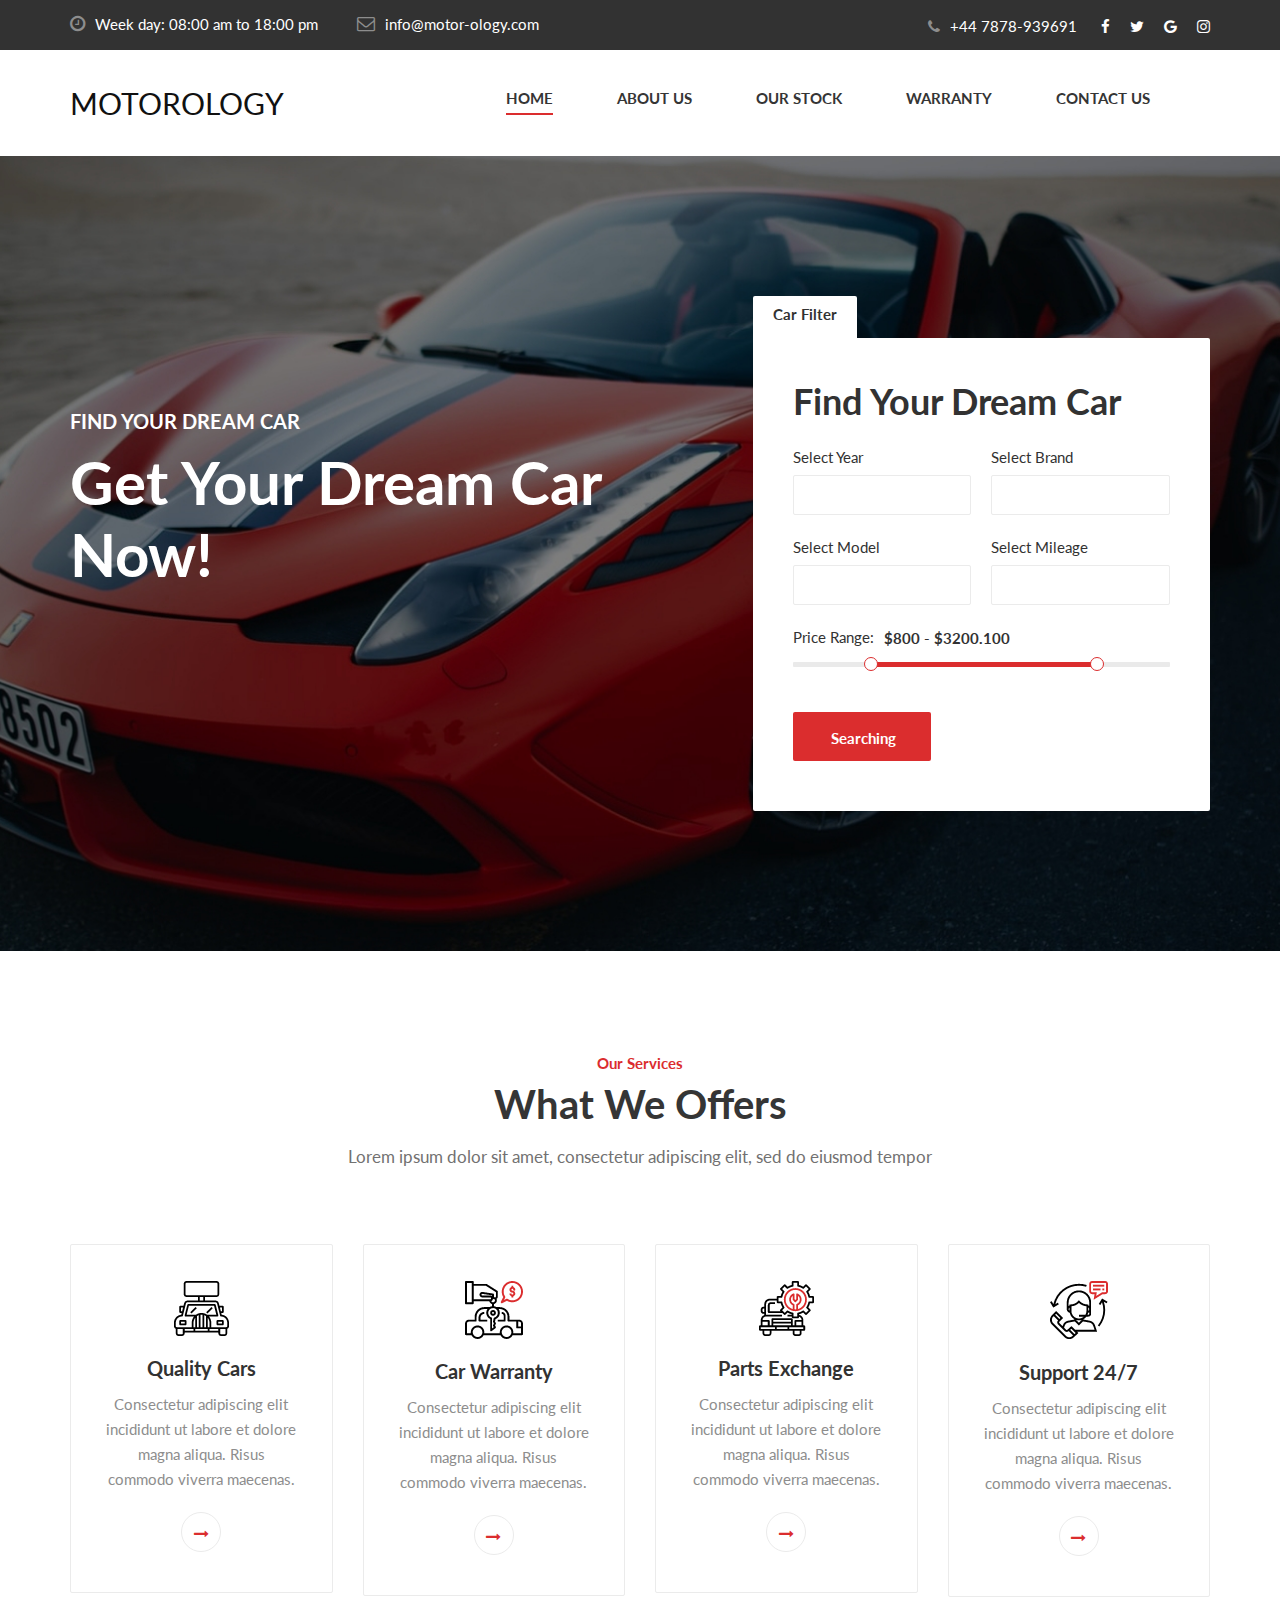
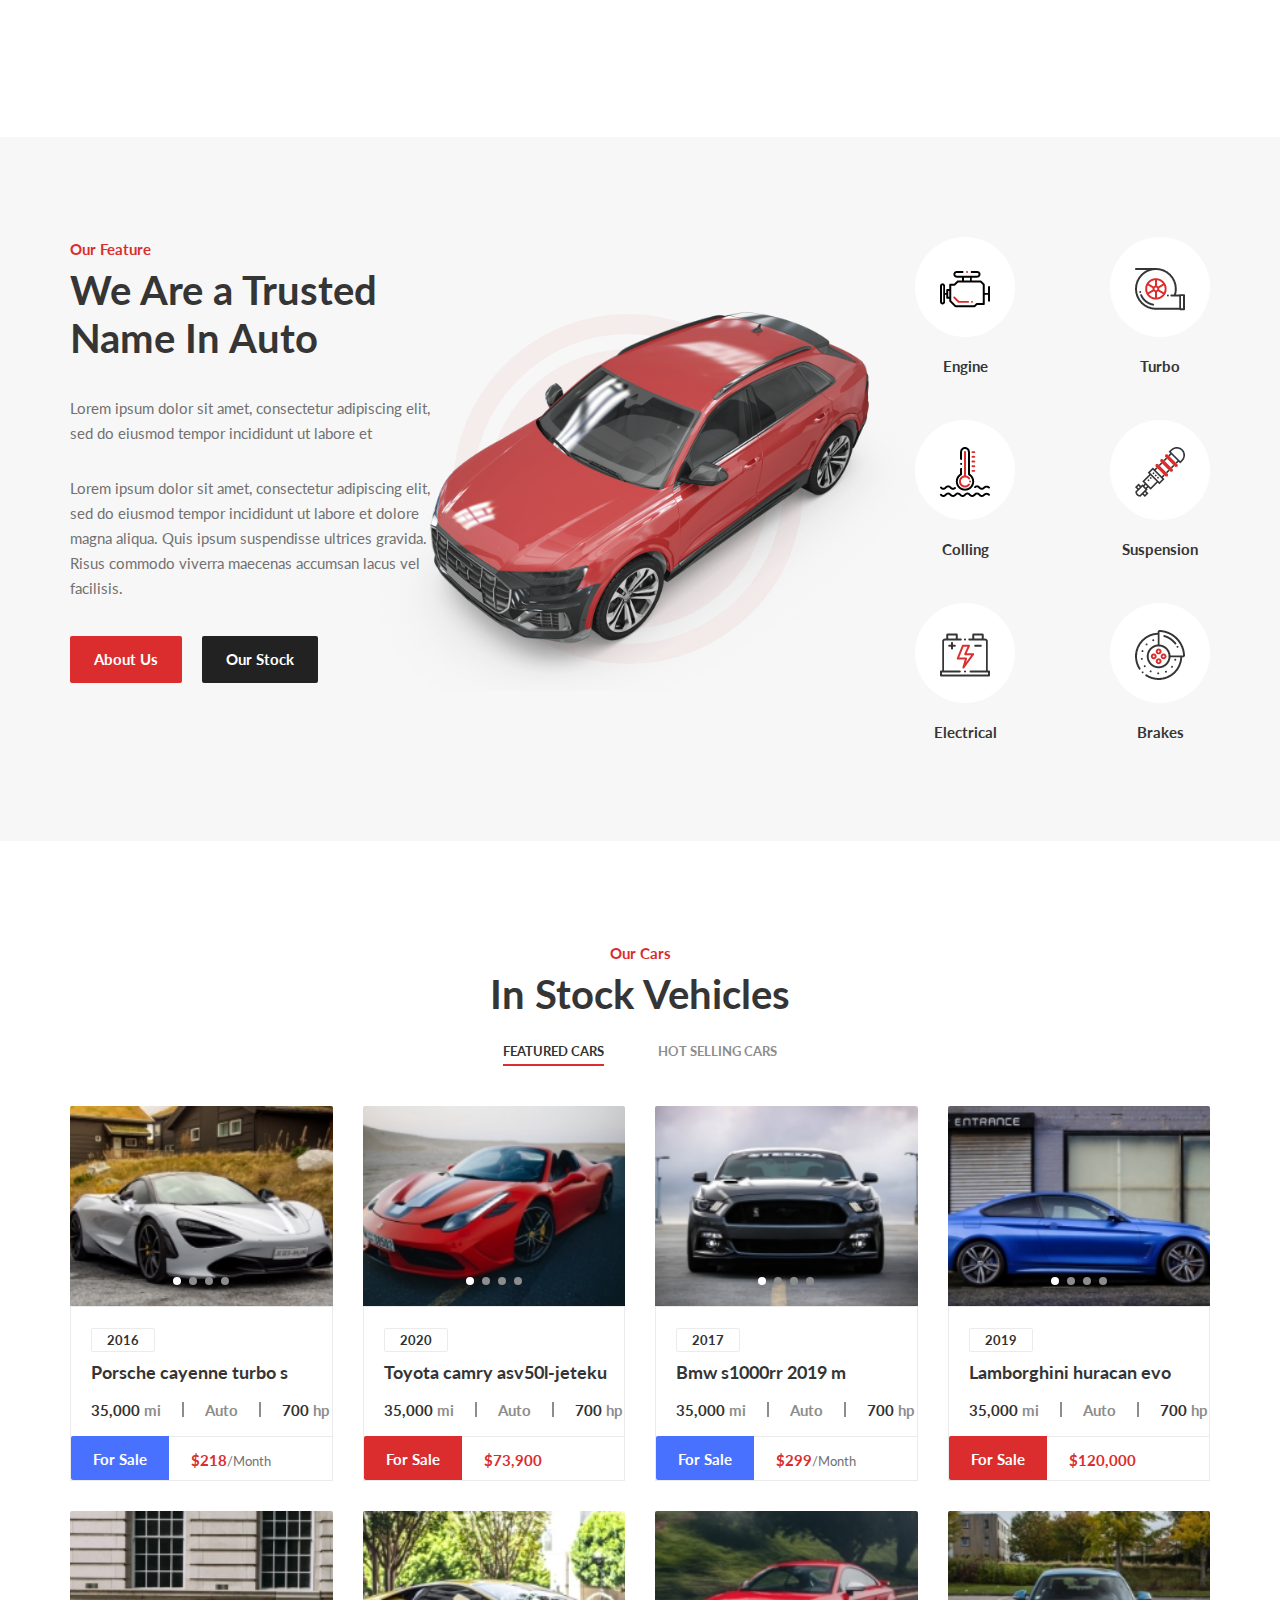
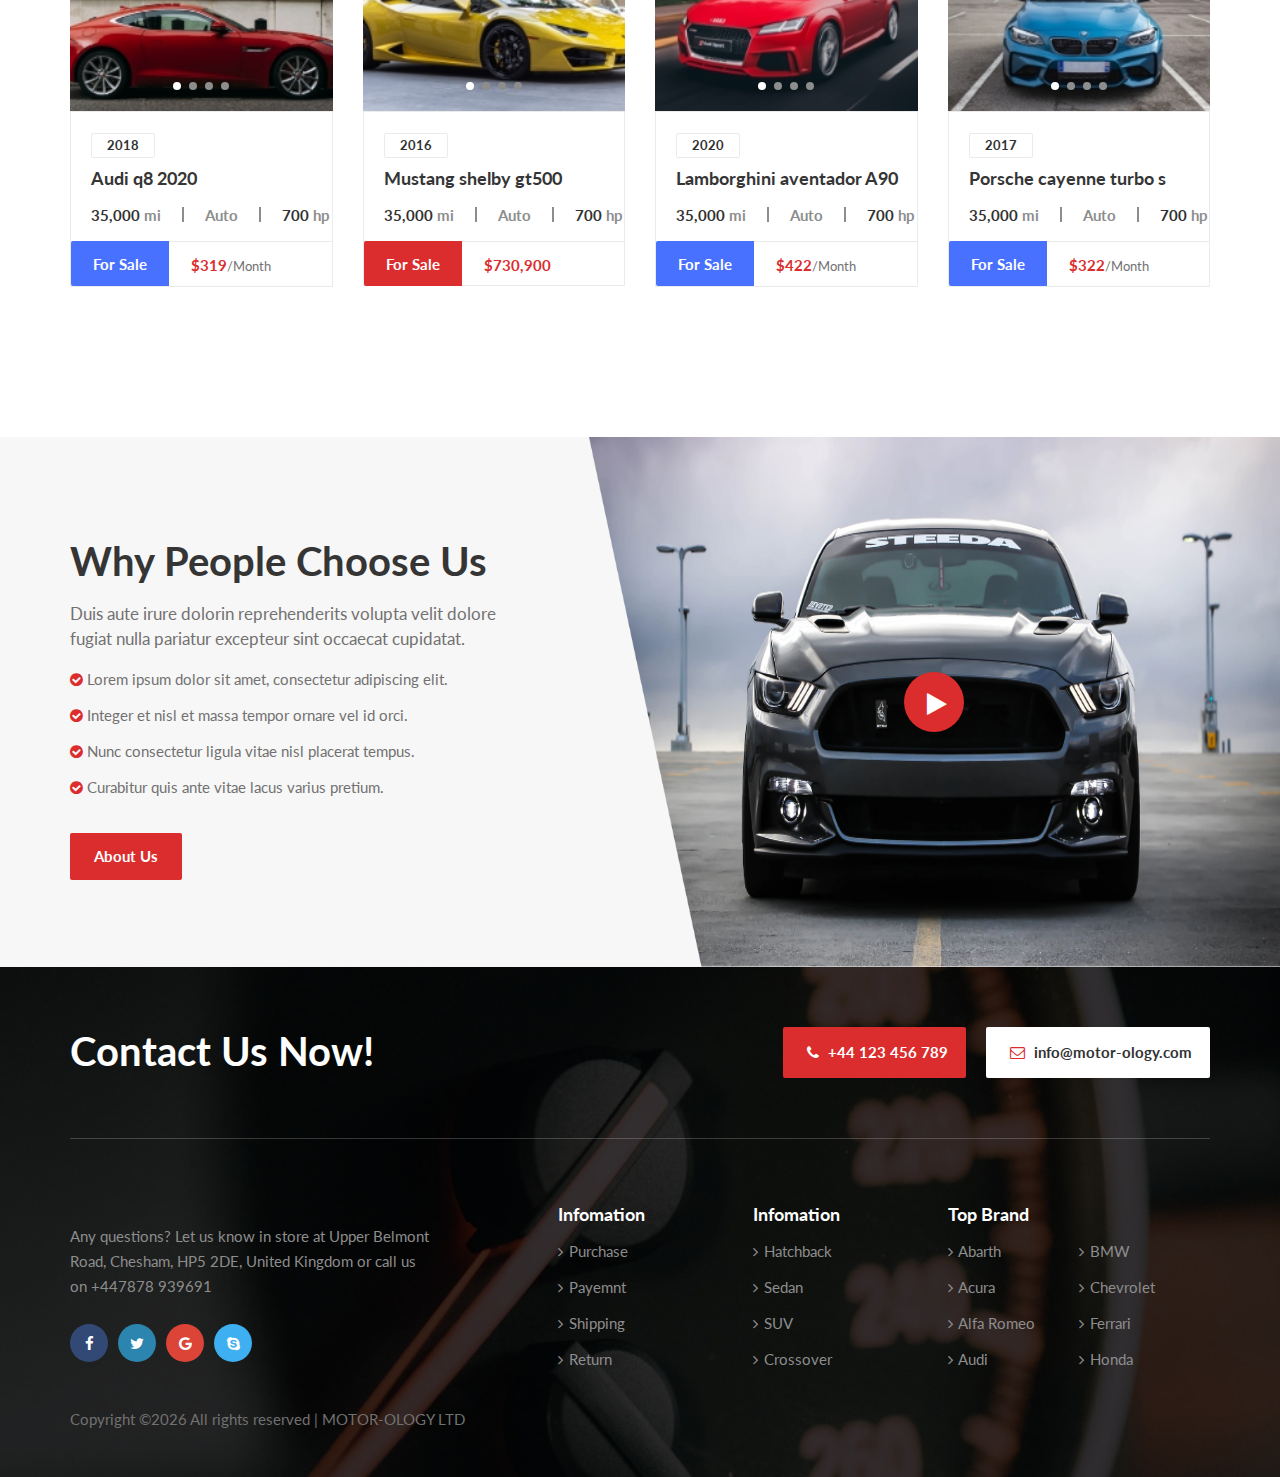
==== index.html @ ab7a5a12 "first commit" ====
<!DOCTYPE html>
<html lang="zxx">

<head>
    <meta charset="UTF-8">
    <meta name="description" content="HVAC Template">
    <meta name="keywords" content="HVAC, unica, creative, html">
    <meta name="viewport" content="width=device-width, initial-scale=1.0">
    <meta http-equiv="X-UA-Compatible" content="ie=edge">
    <title>MOTOROLOGY</title>

    <!-- Google Font -->
    <link href="https://fonts.googleapis.com/css2?family=Lato:wght@300;400;700;900&display=swap" rel="stylesheet">

    <!-- Css Styles -->
    <link rel="stylesheet" href="css/bootstrap.min.css" type="text/css">
    <link rel="stylesheet" href="css/font-awesome.min.css" type="text/css">
    <link rel="stylesheet" href="css/elegant-icons.css" type="text/css">
    <link rel="stylesheet" href="css/nice-select.css" type="text/css">
    <link rel="stylesheet" href="css/magnific-popup.css" type="text/css">
    <link rel="stylesheet" href="css/jquery-ui.min.css" type="text/css">
    <link rel="stylesheet" href="css/owl.carousel.min.css" type="text/css">
    <link rel="stylesheet" href="css/slicknav.min.css" type="text/css">
    <link rel="stylesheet" href="css/style.css" type="text/css">
</head>

<body>
    <!-- Page Preloder -->
    <div id="preloder">
        <div class="loader"></div>
    </div>

    <!-- Offcanvas Menu Begin -->
    <div class="offcanvas-menu-overlay"></div>
    <div class="offcanvas-menu-wrapper">
        <div class="offcanvas__widget">
            <a href="#"><i class="fa fa-cart-plus"></i></a>
            <a href="#" class="search-switch"><i class="fa fa-search"></i></a>
            <a href="#" class="primary-btn">Add Car</a>
        </div>
        <div class="offcanvas__logo">
            <a href="./index.html"><img src="img/logo.png" alt=""></a>
        </div>
        <div id="mobile-menu-wrap"></div>
        <ul class="offcanvas__widget__add">
            <li><i class="fa fa-clock-o"></i> Week day: 08:00 am to 18:00 pm</li>
            <li><i class="fa fa-envelope-o"></i> info@motor-ology.com</li>
        </ul>
        <div class="offcanvas__phone__num">
            <i class="fa fa-phone"></i>
            <span>+44 7878-939691</span>
        </div>
        <div class="offcanvas__social">
            <a href="#"><i class="fa fa-facebook"></i></a>
            <a href="#"><i class="fa fa-twitter"></i></a>
            <a href="#"><i class="fa fa-google"></i></a>
            <a href="#"><i class="fa fa-instagram"></i></a>
        </div>
    </div>
    <!-- Offcanvas Menu End -->

    <!-- Header Section Begin -->
    <header class="header">
        <div class="header__top">
            <div class="container">
                <div class="row">
                    <div class="col-lg-7">
                        <ul class="header__top__widget">
                            <li><i class="fa fa-clock-o"></i> Week day: 08:00 am to 18:00 pm</li>
                            <li><i class="fa fa-envelope-o"></i> info@motor-ology.com</li>
                        </ul>
                    </div>
                    <div class="col-lg-5">
                        <div class="header__top__right">
                            <div class="header__top__phone">
                                <i class="fa fa-phone"></i>
                                <span>+44 7878-939691</span>
                            </div>
                            <div class="header__top__social">
                                <a href="#"><i class="fa fa-facebook"></i></a>
                                <a href="#"><i class="fa fa-twitter"></i></a>
                                <a href="#"><i class="fa fa-google"></i></a>
                                <a href="#"><i class="fa fa-instagram"></i></a>
                            </div>
                        </div>
                    </div>
                </div>
            </div>
        </div>
        <div class="container">
            <div class="row">
                <div class="col-lg-2">
                    <div class="header__logo">
                        <a href="./index.html"><h3>MOTOROLOGY</h3></a>
                    </div>
                </div>
                <div class="col-lg-10">
                    <div class="header__nav">
                        <nav class="header__menu">
                            <ul>
                                <li class="active"><a href="./index.html">Home</a></li>
                                <li><a href="">About Us</a></li>
                                <li><a href="">Our Stock</a></li>
                                <li><a href="">Warranty</a></li>
                                <li><a href="">Contact Us</a></li>
                            </ul>
                        </nav>
                        
                    </div>
                </div>
            </div>
            <div class="canvas__open">
                <span class="fa fa-bars"></span>
            </div>
        </div>
    </header>
    <!-- Header Section End -->

    <!-- Hero Section Begin -->
    <section class="hero spad set-bg" data-setbg="img/hero-bg.jpg">
        <div class="container">
            <div class="row">
                <div class="col-lg-7">
                    <div class="hero__text">
                        <div class="hero__text__title">
                            <span>FIND YOUR DREAM CAR</span>
                            <h2>Get Your Dream Car Now!</h2>
                        </div>
                        
                    </div>
                </div>
                <div class="col-lg-5">
                    <div class="hero__tab">
                        <ul class="nav nav-tabs" role="tablist">
                            <li class="nav-item">
                                <a class="nav-link active" data-toggle="tab" href="#tabs-1" role="tab">Car Filter</a>
                            </li>
                            
                        </ul>
                        <div class="tab-content">
                            <div class="tab-pane active" id="tabs-1" role="tabpanel">
                                <div class="hero__tab__form">
                                    <h2>Find Your Dream Car</h2>
                                    <form>
                                        <div class="select-list">
                                            <div class="select-list-item">
                                                <p>Select Year</p>
                                                <select>
                                                    <option data-display=" ">Select Year</option>
                                                    <option value="">2020</option>
                                                    <option value="">2019</option>
                                                    <option value="">2018</option>
                                                    <option value="">2017</option>
                                                    <option value="">2016</option>
                                                    <option value="">2015</option>
                                                </select>
                                            </div>
                                            <div class="select-list-item">
                                                <p>Select Brand</p>
                                                <select>
                                                    <option data-display=" ">Select Brand</option>
                                                    <option value="">Toyota</option>
                                                    <option value="">Bentley</option>
                                                    <option value="">Fiat</option>
                                                    <option value="">Honda</option>
                                                    <option value="">Nissan</option>
                                                </select>
                                            </div>
                                            <div class="select-list-item">
                                                <p>Select Model</p>
                                                <select>
                                                    <option data-display=" ">Select Model</option>
                                                    <option value="">Q3</option>
                                                    <option value="">A4 </option>
                                                    <option value="">AVENTADOR</option>
                                                </select>
                                            </div>
                                            <div class="select-list-item">
                                                <p>Select Mileage</p>
                                                <select>
                                                    <option data-display=" ">Select Mileage</option>
                                                    <option value="">27</option>
                                                    <option value="">25</option>
                                                    <option value="">15</option>
                                                    <option value="">10</option>
                                                </select>
                                            </div>
                                        </div>
                                        <div class="car-price">
                                            <p>Price Range:</p>
                                            <div class="price-range-wrap">
                                                <div class="price-range"></div>
                                                <div class="range-slider">
                                                    <div class="price-input">
                                                        <input type="text" id="amount">
                                                    </div>
                                                </div>
                                            </div>
                                        </div>
                                        <button type="submit" class="site-btn">Searching</button>
                                    </form>
                                </div>
                            </div>
                            <div class="tab-pane" id="tabs-2" role="tabpanel">
                                <div class="hero__tab__form">
                                    <h2>Buy Your Dream Car</h2>
                                    <form>
                                        <div class="select-list">
                                            <div class="select-list-item">
                                                <p>Select Year</p>
                                                <select>
                                                    <option data-display=" ">Select Year</option>
                                                    <option value="">2020</option>
                                                    <option value="">2019</option>
                                                    <option value="">2018</option>
                                                    <option value="">2017</option>
                                                    <option value="">2016</option>
                                                    <option value="">2015</option>
                                                </select>
                                            </div>
                                            <div class="select-list-item">
                                                <p>Select Brand</p>
                                                <select>
                                                    <option data-display=" ">Select Brand</option>
                                                    <option value="">Acura</option>
                                                    <option value="">Audi</option>
                                                    <option value="">Bentley</option>
                                                    <<option value="">BMW</option>
                                                    <option value="">Bugatti</option>
                                                </select>
                                            </div>
                                            <div class="select-list-item">
                                                <p>Select Model</p>
                                                <select>
                                                    <option data-display=" ">Select Model</option>
                                                    <option value="">Q3</option>
                                                    <option value="">A4 </option>
                                                    <option value="">AVENTADOR</option>
                                                </select>
                                            </div>
                                            <div class="select-list-item">
                                                <p>Select Mileage</p>
                                                <select>
                                                    <option data-display=" ">Select Mileage</option>
                                                    <option value="">27</option>
                                                    <option value="">25</option>
                                                    <option value="">15</option>
                                                    <option value="">10</option>
                                                </select>
                                            </div>
                                        </div>
                                        <div class="car-price">
                                            <p>Price Range:</p>
                                            <div class="price-range-wrap">
                                                <div class="price-range"></div>
                                                <div class="range-slider">
                                                    <div class="price-input">
                                                        <input type="text" id="amount">
                                                    </div>
                                                </div>
                                            </div>
                                        </div>
                                        <button type="submit" class="site-btn">Searching</button>
                                    </form>
                                </div>
                            </div>
                        </div>
                    </div>
                </div>
            </div>
        </div>
    </section>
    <!-- Hero Section End -->

    <!-- Services Section Begin -->
    <section class="services spad">
        <div class="container">
            <div class="row">
                <div class="col-lg-12">
                    <div class="section-title">
                        <span>Our Services</span>
                        <h2>What We Offers</h2>
                        <p>Lorem ipsum dolor sit amet, consectetur adipiscing elit, sed do eiusmod tempor</p>
                    </div>
                </div>
            </div>
            <div class="row">
                <div class="col-lg-3 col-md-6 col-sm-6">
                    <div class="services__item">
                        <img src="img/services/services-1 copy.png" alt="">
                        <h5>Quality Cars</h5>
                        <p>Consectetur adipiscing elit incididunt ut labore et dolore magna aliqua. Risus commodo
                            viverra maecenas.</p>
                        <a href="#"><i class="fa fa-long-arrow-right"></i></a>
                    </div>
                </div>
                <div class="col-lg-3 col-md-6 col-sm-6">
                    <div class="services__item">
                        <img src="img/services/services-2.png" alt="">
                        <h5>Car Warranty</h5>
                        <p>Consectetur adipiscing elit incididunt ut labore et dolore magna aliqua. Risus commodo
                            viverra maecenas.</p>
                        <a href="#"><i class="fa fa-long-arrow-right"></i></a>
                    </div>
                </div>
                <div class="col-lg-3 col-md-6 col-sm-6">
                    <div class="services__item">
                        <img src="img/services/services-3.png" alt="">
                        <h5>Parts Exchange</h5>
                        <p>Consectetur adipiscing elit incididunt ut labore et dolore magna aliqua. Risus commodo
                            viverra maecenas.</p>
                        <a href="#"><i class="fa fa-long-arrow-right"></i></a>
                    </div>
                </div>
                <div class="col-lg-3 col-md-6 col-sm-6">
                    <div class="services__item">
                        <img src="img/services/services-4.png" alt="">
                        <h5>Support 24/7</h5>
                        <p>Consectetur adipiscing elit incididunt ut labore et dolore magna aliqua. Risus commodo
                            viverra maecenas.</p>
                        <a href="#"><i class="fa fa-long-arrow-right"></i></a>
                    </div>
                </div>
            </div>
        </div>
    </section>
    <!-- Services Section End -->

    <!-- Feature Section Begin -->
    <section class="feature spad">
        <div class="container">
            <div class="row">
                <div class="col-lg-4">
                    <div class="feature__text">
                        <div class="section-title">
                            <span>Our Feature</span>
                            <h2>We Are a Trusted Name In Auto</h2>
                        </div>
                        <div class="feature__text__desc">
                            <p>Lorem ipsum dolor sit amet, consectetur adipiscing elit, sed do eiusmod tempor incididunt
                                ut labore et</p>
                            <p>Lorem ipsum dolor sit amet, consectetur adipiscing elit, sed do eiusmod tempor incididunt
                                ut labore et dolore magna aliqua. Quis ipsum suspendisse ultrices gravida. Risus commodo
                                viverra maecenas accumsan lacus vel facilisis.</p>
                        </div>
                        <div class="feature__text__btn">
                            <a href="#" class="primary-btn">About Us</a>
                            <a href="#" class="primary-btn partner-btn">Our Stock</a>
                        </div>
                    </div>
                </div>
                <div class="col-lg-4 offset-lg-4">
                    <div class="row">
                        <div class="col-lg-6 col-md-4 col-6">
                            <div class="feature__item">
                                <div class="feature__item__icon">
                                    <img src="img/feature/feature-1.png" alt="">
                                </div>
                                <h6>Engine</h6>
                            </div>
                        </div>
                        <div class="col-lg-6 col-md-4 col-6">
                            <div class="feature__item">
                                <div class="feature__item__icon">
                                    <img src="img/feature/feature-2.png" alt="">
                                </div>
                                <h6>Turbo</h6>
                            </div>
                        </div>
                        <div class="col-lg-6 col-md-4 col-6">
                            <div class="feature__item">
                                <div class="feature__item__icon">
                                    <img src="img/feature/feature-3.png" alt="">
                                </div>
                                <h6>Colling</h6>
                            </div>
                        </div>
                        <div class="col-lg-6 col-md-4 col-6">
                            <div class="feature__item">
                                <div class="feature__item__icon">
                                    <img src="img/feature/feature-4.png" alt="">
                                </div>
                                <h6>Suspension</h6>
                            </div>
                        </div>
                        <div class="col-lg-6 col-md-4 col-6">
                            <div class="feature__item">
                                <div class="feature__item__icon">
                                    <img src="img/feature/feature-5.png" alt="">
                                </div>
                                <h6>Electrical</h6>
                            </div>
                        </div>
                        <div class="col-lg-6 col-md-4 col-6">
                            <div class="feature__item">
                                <div class="feature__item__icon">
                                    <img src="img/feature/feature-6.png" alt="">
                                </div>
                                <h6>Brakes</h6>
                            </div>
                        </div>
                    </div>
                </div>
            </div>
        </div>
    </section>
    <!-- Feature Section End -->

    <!-- Car Section Begin -->
    <section class="car spad">
        <div class="container">
            <div class="row">
                <div class="col-lg-12">
                    <div class="section-title">
                        <span>Our Cars</span>
                        <h2>In Stock Vehicles</h2>
                    </div>
                    <ul class="filter__controls">
                        <li class="active" data-filter="*">Featured Cars</li>
                        <li data-filter=".sale">Hot Selling Cars</li>
                    </ul>
                </div>
            </div>
            <div class="row car-filter">
                <div class="col-lg-3 col-md-4 col-sm-6 mix">
                    <div class="car__item">
                        <div class="car__item__pic__slider owl-carousel">
                            <img src="img/cars/car-1.jpg" alt="">
                            <img src="img/cars/car-8.jpg" alt="">
                            <img src="img/cars/car-6.jpg" alt="">
                            <img src="img/cars/car-3.jpg" alt="">
                        </div>
                        <div class="car__item__text">
                            <div class="car__item__text__inner">
                                <div class="label-date">2016</div>
                                <h5><a href="#">Porsche cayenne turbo s</a></h5>
                                <ul>
                                    <li><span>35,000</span> mi</li>
                                    <li>Auto</li>
                                    <li><span>700</span> hp</li>
                                </ul>
                            </div>
                            <div class="car__item__price">
                                <span class="car-option">For Sale</span>
                                <h6>$218<span>/Month</span></h6>
                            </div>
                        </div>
                    </div>
                </div>
                <div class="col-lg-3 col-md-4 col-sm-6 mix sale">
                    <div class="car__item">
                        <div class="car__item__pic__slider owl-carousel">
                            <img src="img/cars/car-2.jpg" alt="">
                            <img src="img/cars/car-8.jpg" alt="">
                            <img src="img/cars/car-6.jpg" alt="">
                            <img src="img/cars/car-4.jpg" alt="">
                        </div>
                        <div class="car__item__text">
                            <div class="car__item__text__inner">
                                <div class="label-date">2020</div>
                                <h5><a href="#">Toyota camry asv50l-jeteku</a></h5>
                                <ul>
                                    <li><span>35,000</span> mi</li>
                                    <li>Auto</li>
                                    <li><span>700</span> hp</li>
                                </ul>
                            </div>
                            <div class="car__item__price">
                                <span class="car-option sale">For Sale</span>
                                <h6>$73,900</h6>
                            </div>
                        </div>
                    </div>
                </div>
                <div class="col-lg-3 col-md-4 col-sm-6 mix">
                    <div class="car__item">
                        <div class="car__item__pic__slider owl-carousel">
                            <img src="img/cars/car-3.jpg" alt="">
                            <img src="img/cars/car-8.jpg" alt="">
                            <img src="img/cars/car-6.jpg" alt="">
                            <img src="img/cars/car-5.jpg" alt="">
                        </div>
                        <div class="car__item__text">
                            <div class="car__item__text__inner">
                                <div class="label-date">2017</div>
                                <h5><a href="#">Bmw s1000rr 2019 m</a></h5>
                                <ul>
                                    <li><span>35,000</span> mi</li>
                                    <li>Auto</li>
                                    <li><span>700</span> hp</li>
                                </ul>
                            </div>
                            <div class="car__item__price">
                                <span class="car-option">For Sale</span>
                                <h6>$299<span>/Month</span></h6>
                            </div>
                        </div>
                    </div>
                </div>
                <div class="col-lg-3 col-md-4 col-sm-6 mix sale">
                    <div class="car__item">
                        <div class="car__item__pic__slider owl-carousel">
                            <img src="img/cars/car-4.jpg" alt="">
                            <img src="img/cars/car-8.jpg" alt="">
                            <img src="img/cars/car-2.jpg" alt="">
                            <img src="img/cars/car-1.jpg" alt="">
                        </div>
                        <div class="car__item__text">
                            <div class="car__item__text__inner">
                                <div class="label-date">2019</div>
                                <h5><a href="#">Lamborghini huracan evo</a></h5>
                                <ul>
                                    <li><span>35,000</span> mi</li>
                                    <li>Auto</li>
                                    <li><span>700</span> hp</li>
                                </ul>
                            </div>
                            <div class="car__item__price">
                                <span class="car-option sale">For Sale</span>
                                <h6>$120,000</h6>
                            </div>
                        </div>
                    </div>
                </div>
                <div class="col-lg-3 col-md-4 col-sm-6 mix">
                    <div class="car__item">
                        <div class="car__item__pic__slider owl-carousel">
                            <img src="img/cars/car-5.jpg" alt="">
                            <img src="img/cars/car-8.jpg" alt="">
                            <img src="img/cars/car-7.jpg" alt="">
                            <img src="img/cars/car-2.jpg" alt="">
                        </div>
                        <div class="car__item__text">
                            <div class="car__item__text__inner">
                                <div class="label-date">2018</div>
                                <h5><a href="#">Audi q8 2020</a></h5>
                                <ul>
                                    <li><span>35,000</span> mi</li>
                                    <li>Auto</li>
                                    <li><span>700</span> hp</li>
                                </ul>
                            </div>
                            <div class="car__item__price">
                                <span class="car-option">For Sale</span>
                                <h6>$319<span>/Month</span></h6>
                            </div>
                        </div>
                    </div>
                </div>
                <div class="col-lg-3 col-md-4 col-sm-6 mix sale">
                    <div class="car__item">
                        <div class="car__item__pic__slider owl-carousel">
                            <img src="img/cars/car-6.jpg" alt="">
                            <img src="img/cars/car-8.jpg" alt="">
                            <img src="img/cars/car-3.jpg" alt="">
                            <img src="img/cars/car-1.jpg" alt="">
                        </div>
                        <div class="car__item__text">
                            <div class="car__item__text__inner">
                                <div class="label-date">2016</div>
                                <h5><a href="#">Mustang shelby gt500</a></h5>
                                <ul>
                                    <li><span>35,000</span> mi</li>
                                    <li>Auto</li>
                                    <li><span>700</span> hp</li>
                                </ul>
                            </div>
                            <div class="car__item__price">
                                <span class="car-option sale">For Sale</span>
                                <h6>$730,900</h6>
                            </div>
                        </div>
                    </div>
                </div>
                <div class="col-lg-3 col-md-4 col-sm-6 mix">
                    <div class="car__item">
                        <div class="car__item__pic__slider owl-carousel">
                            <img src="img/cars/car-7.jpg" alt="">
                            <img src="img/cars/car-2.jpg" alt="">
                            <img src="img/cars/car-4.jpg" alt="">
                            <img src="img/cars/car-1.jpg" alt="">
                        </div>
                        <div class="car__item__text">
                            <div class="car__item__text__inner">
                                <div class="label-date">2020</div>
                                <h5><a href="#">Lamborghini aventador A90</a></h5>
                                <ul>
                                    <li><span>35,000</span> mi</li>
                                    <li>Auto</li>
                                    <li><span>700</span> hp</li>
                                </ul>
                            </div>
                            <div class="car__item__price">
                                <span class="car-option">For Sale</span>
                                <h6>$422<span>/Month</span></h6>
                            </div>
                        </div>
                    </div>
                </div>
                <div class="col-lg-3 col-md-4 col-sm-6 mix">
                    <div class="car__item">
                        <div class="car__item__pic__slider owl-carousel">
                            <img src="img/cars/car-8.jpg" alt="">
                            <img src="img/cars/car-3.jpg" alt="">
                            <img src="img/cars/car-5.jpg" alt="">
                            <img src="img/cars/car-2.jpg" alt="">
                        </div>
                        <div class="car__item__text">
                            <div class="car__item__text__inner">
                                <div class="label-date">2017</div>
                                <h5><a href="#">Porsche cayenne turbo s</a></h5>
                                <ul>
                                    <li><span>35,000</span> mi</li>
                                    <li>Auto</li>
                                    <li><span>700</span> hp</li>
                                </ul>
                            </div>
                            <div class="car__item__price">
                                <span class="car-option">For Sale</span>
                                <h6>$322<span>/Month</span></h6>
                            </div>
                        </div>
                    </div>
                </div>
            </div>
        </div>
    </section>
    <!-- Car Section End -->

    <!-- Chooseus Section Begin -->
    <section class="chooseus spad">
        <div class="container">
            <div class="row">
                <div class="col-lg-5">
                    <div class="chooseus__text">
                        <div class="section-title">
                            <h2>Why People Choose Us</h2>
                            <p>Duis aute irure dolorin reprehenderits volupta velit dolore fugiat nulla pariatur
                                excepteur sint occaecat cupidatat.</p>
                        </div>
                        <ul>
                            <li><i class="fa fa-check-circle"></i> Lorem ipsum dolor sit amet, consectetur adipiscing
                                elit.</li>
                            <li><i class="fa fa-check-circle"></i> Integer et nisl et massa tempor ornare vel id orci.
                            </li>
                            <li><i class="fa fa-check-circle"></i> Nunc consectetur ligula vitae nisl placerat tempus.
                            </li>
                            <li><i class="fa fa-check-circle"></i> Curabitur quis ante vitae lacus varius pretium.</li>
                        </ul>
                        <a href="#" class="primary-btn">About Us</a>
                    </div>
                </div>
            </div>
        </div>
        <div class="chooseus__video set-bg">
            <img src="img/chooseus-video.png" alt="">
            <a href="https://www.youtube.com/watch?v=Xd0Ok-MkqoE"
                class="play-btn video-popup"><i class="fa fa-play"></i></a>
        </div>
    </section>
    <!-- Chooseus Section End -->

    <!-- Latest Blog Section Begin -->
    <!--<section class="latest spad">
        <div class="container">
            <div class="row">
                <div class="col-lg-12">
                    <div class="section-title">
                        <span>Our Blog</span>
                        <h2>Latest News Updates</h2>
                        <p>Sign up for the latest Automobile Industry information and more. Duis aute<br /> irure
                            dolorin reprehenderits volupta velit dolore fugiat.</p>
                    </div>
                </div>
            </div>
            <div class="row">
                <div class="col-lg-4 col-md-6">
                    <div class="latest__blog__item">
                        <div class="latest__blog__item__pic set-bg" data-setbg="img/latest-blog/lb-1.jpg">
                            <ul>
                                <li>By Polly Williams</li>
                                <li>Dec 19, 2018</li>
                                <li>Comment</li>
                            </ul>
                        </div>
                        <div class="latest__blog__item__text">
                            <h5>Benjamin Franklin S Method Of Habit Formation</h5>
                            <p>Lorem ipsum dolor sit amet, consectetur adipiscing elit, sed do eiusmod tempor incididunt
                                ut labore et dolore magna aliqua. Risus commodo viverra maecenas accumsan lacus vel
                                facilisis.</p>
                            <a href="#">View More <i class="fa fa-long-arrow-right"></i></a>
                        </div>
                    </div>
                </div>
                <div class="col-lg-4 col-md-6">
                    <div class="latest__blog__item">
                        <div class="latest__blog__item__pic set-bg" data-setbg="img/latest-blog/lb-2.jpg">
                            <ul>
                                <li>By Mattie Ramirez</li>
                                <li>Dec 19, 2018</li>
                                <li>Comment</li>
                            </ul>
                        </div>
                        <div class="latest__blog__item__text">
                            <h5>How To Set Intentions That Energize You</h5>
                            <p>Lorem ipsum dolor sit amet, consectetur adipiscing elit, sed do eiusmod tempor incididunt
                                ut labore et dolore magna aliqua. Risus commodo viverra maecenas accumsan lacus vel
                                facilisis.</p>
                            <a href="#">View More <i class="fa fa-long-arrow-right"></i></a>
                        </div>
                    </div>
                </div>
                <div class="col-lg-4 col-md-6">
                    <div class="latest__blog__item">
                        <div class="latest__blog__item__pic set-bg" data-setbg="img/latest-blog/lb-3.jpg">
                            <ul>
                                <li>By Nicholas Brewer</li>
                                <li>Dec 19, 2018</li>
                                <li>Comment</li>
                            </ul>
                        </div>
                        <div class="latest__blog__item__text">
                            <h5>Burning Desire Golden Key Or Red Herring</h5>
                            <p>Lorem ipsum dolor sit amet, consectetur adipiscing elit, sed do eiusmod tempor incididunt
                                ut labore et dolore magna aliqua. Risus commodo viverra maecenas accumsan lacus vel
                                facilisis.</p>
                            <a href="#">View More <i class="fa fa-long-arrow-right"></i></a>
                        </div>
                    </div>
                </div>
            </div>
        </div>
    </section>-->
    <!-- Latest Blog Section End -->

    <!-- Cta Begin -->
    <!--<div class="cta">
        <div class="container">
            <div class="row">
                <div class="col-lg-6 col-md-6">
                    <div class="cta__item set-bg" data-setbg="img/cta/cta-1.jpg">
                        <h4>Do You Want To Buy A Car</h4>
                        <p>Lorem ipsum dolor sit amet, consectetur adipiscing elit, sed do eiusmod</p>
                    </div>
                </div>
                <div class="col-lg-6 col-md-6">
                    <div class="cta__item set-bg" data-setbg="img/cta/cta-2.jpg">
                        <h4>Do You Want To Rent A Car</h4>
                        <p>Lorem ipsum dolor sit amet, consectetur adipiscing elit, sed do eiusmod</p>
                    </div>
                </div>
            </div>
        </div>
    </div>-->
    <!-- Cta End -->

    <!-- Footer Section Begin -->
    <footer class="footer set-bg" data-setbg="img/footer-bg.jpg">
        <div class="container">
            <div class="footer__contact">
                <div class="row">
                    <div class="col-lg-6 col-md-6">
                        <div class="footer__contact__title">
                            <h2>Contact Us Now!</h2>
                        </div>
                    </div>
                    <div class="col-lg-6 col-md-6">
                        <div class="footer__contact__option">
                            <div class="option__item"><i class="fa fa-phone"></i> +44 123 456 789</div>
                            <div class="option__item email"><i class="fa fa-envelope-o"></i> info@motor-ology.com</div>
                        </div>
                    </div>
                </div>
            </div>
            <div class="row">
                <div class="col-lg-4 col-md-4">
                    <div class="footer__about">
                        <div class="footer__logo">
                            
                        </div>
                        <p>Any questions? Let us know in store at Upper Belmont Road, Chesham, HP5 2DE, United Kingdom or call us
                            on +447878 939691</p>
                        <div class="footer__social">
                            <a href="#" class="facebook"><i class="fa fa-facebook"></i></a>
                            <a href="#" class="twitter"><i class="fa fa-twitter"></i></a>
                            <a href="#" class="google"><i class="fa fa-google"></i></a>
                            <a href="#" class="skype"><i class="fa fa-skype"></i></a>
                        </div>
                    </div>
                </div>
                <div class="col-lg-2 offset-lg-1 col-md-3">
                    <div class="footer__widget">
                        <h5>Infomation</h5>
                        <ul>
                            <li><a href="#"><i class="fa fa-angle-right"></i> Purchase</a></li>
                            <li><a href="#"><i class="fa fa-angle-right"></i> Payemnt</a></li>
                            <li><a href="#"><i class="fa fa-angle-right"></i> Shipping</a></li>
                            <li><a href="#"><i class="fa fa-angle-right"></i> Return</a></li>
                        </ul>
                    </div>
                </div>
                <div class="col-lg-2 col-md-3">
                    <div class="footer__widget">
                        <h5>Infomation</h5>
                        <ul>
                            <li><a href="#"><i class="fa fa-angle-right"></i> Hatchback</a></li>
                            <li><a href="#"><i class="fa fa-angle-right"></i> Sedan</a></li>
                            <li><a href="#"><i class="fa fa-angle-right"></i> SUV</a></li>
                            <li><a href="#"><i class="fa fa-angle-right"></i> Crossover</a></li>
                        </ul>
                    </div>
                </div>
                <div class="col-lg-3 col-md-6">
                    <div class="footer__brand">
                        <h5>Top Brand</h5>
                        <ul>
                            <li><a href="#"><i class="fa fa-angle-right"></i> Abarth</a></li>
                            <li><a href="#"><i class="fa fa-angle-right"></i> Acura</a></li>
                            <li><a href="#"><i class="fa fa-angle-right"></i> Alfa Romeo</a></li>
                            <li><a href="#"><i class="fa fa-angle-right"></i> Audi</a></li>
                        </ul>
                        <ul>
                            <li><a href="#"><i class="fa fa-angle-right"></i> BMW</a></li>
                            <li><a href="#"><i class="fa fa-angle-right"></i> Chevrolet</a></li>
                            <li><a href="#"><i class="fa fa-angle-right"></i> Ferrari</a></li>
                            <li><a href="#"><i class="fa fa-angle-right"></i> Honda</a></li>
                        </ul>
                    </div>
                </div>
            </div>
            <!-- Link back to Colorlib can't be removed. Template is licensed under CC BY 3.0. -->
            <div class="footer__copyright__text">
                <p>Copyright &copy;<script>document.write(new Date().getFullYear());</script> All rights reserved | MOTOR-OLOGY LTD</a></p>
            </div>
            <!-- Link back to Colorlib can't be removed. Template is licensed under CC BY 3.0. -->
        </div>
    </footer>
    <!-- Footer Section End -->

    <!-- Search Begin -->
    <div class="search-model">
        <div class="h-100 d-flex align-items-center justify-content-center">
            <div class="search-close-switch">+</div>
            <form class="search-model-form">
                <input type="text" id="search-input" placeholder="Search here.....">
            </form>
        </div>
    </div>
    <!-- Search End -->

    <!-- Js Plugins -->
    <script src="js/jquery-3.3.1.min.js"></script>
    <script src="js/bootstrap.min.js"></script>
    <script src="js/jquery.nice-select.min.js"></script>
    <script src="js/jquery-ui.min.js"></script>
    <script src="js/jquery.magnific-popup.min.js"></script>
    <script src="js/mixitup.min.js"></script>
    <script src="js/jquery.slicknav.js"></script>
    <script src="js/owl.carousel.min.js"></script>
    <script src="js/main.js"></script>
</body>

</html>
---- css/elegant-icons.css ----
@font-face {
	font-family: 'ElegantIcons';
	src:url('../fonts/ElegantIcons.eot');
	src:url('../fonts/ElegantIcons.eot?#iefix') format('embedded-opentype'),
		url('../fonts/ElegantIcons.woff') format('woff'),
		url('../fonts/ElegantIcons.ttf') format('truetype'),
		url('../fonts/ElegantIcons.svg#ElegantIcons') format('svg');
	font-weight: normal;
	font-style: normal;
}

/* Use the following CSS code if you want to use data attributes for inserting your icons */
[data-icon]:before {
	font-family: 'ElegantIcons';
	content: attr(data-icon);
	speak: none;
	font-weight: normal;
	font-variant: normal;
	text-transform: none;
	line-height: 1;
	-webkit-font-smoothing: antialiased;
	-moz-osx-font-smoothing: grayscale;
}

/* Use the following CSS code if you want to have a class per icon */
/*
Instead of a list of all class selectors,
you can use the generic selector below, but it's slower:
[class*="your-class-prefix"] {
*/
.arrow_up, .arrow_down, .arrow_left, .arrow_right, .arrow_left-up, .arrow_right-up, .arrow_right-down, .arrow_left-down, .arrow-up-down, .arrow_up-down_alt, .arrow_left-right_alt, .arrow_left-right, .arrow_expand_alt2, .arrow_expand_alt, .arrow_condense, .arrow_expand, .arrow_move, .arrow_carrot-up, .arrow_carrot-down, .arrow_carrot-left, .arrow_carrot-right, .arrow_carrot-2up, .arrow_carrot-2down, .arrow_carrot-2left, .arrow_carrot-2right, .arrow_carrot-up_alt2, .arrow_carrot-down_alt2, .arrow_carrot-left_alt2, .arrow_carrot-right_alt2, .arrow_carrot-2up_alt2, .arrow_carrot-2down_alt2, .arrow_carrot-2left_alt2, .arrow_carrot-2right_alt2, .arrow_triangle-up, .arrow_triangle-down, .arrow_triangle-left, .arrow_triangle-right, .arrow_triangle-up_alt2, .arrow_triangle-down_alt2, .arrow_triangle-left_alt2, .arrow_triangle-right_alt2, .arrow_back, .icon_minus-06, .icon_plus, .icon_close, .icon_check, .icon_minus_alt2, .icon_plus_alt2, .icon_close_alt2, .icon_check_alt2, .icon_zoom-out_alt, .icon_zoom-in_alt, .icon_search, .icon_box-empty, .icon_box-selected, .icon_minus-box, .icon_plus-box, .icon_box-checked, .icon_circle-empty, .icon_circle-slelected, .icon_stop_alt2, .icon_stop, .icon_pause_alt2, .icon_pause, .icon_menu, .icon_menu-square_alt2, .icon_menu-circle_alt2, .icon_ul, .icon_ol, .icon_adjust-horiz, .icon_adjust-vert, .icon_document_alt, .icon_documents_alt, .icon_pencil, .icon_pencil-edit_alt, .icon_pencil-edit, .icon_folder-alt, .icon_folder-open_alt, .icon_folder-add_alt, .icon_info_alt, .icon_error-oct_alt, .icon_error-circle_alt, .icon_error-triangle_alt, .icon_question_alt2, .icon_question, .icon_comment_alt, .icon_chat_alt, .icon_vol-mute_alt, .icon_volume-low_alt, .icon_volume-high_alt, .icon_quotations, .icon_quotations_alt2, .icon_clock_alt, .icon_lock_alt, .icon_lock-open_alt, .icon_key_alt, .icon_cloud_alt, .icon_cloud-upload_alt, .icon_cloud-download_alt, .icon_image, .icon_images, .icon_lightbulb_alt, .icon_gift_alt, .icon_house_alt, .icon_genius, .icon_mobile, .icon_tablet, .icon_laptop, .icon_desktop, .icon_camera_alt, .icon_mail_alt, .icon_cone_alt, .icon_ribbon_alt, .icon_bag_alt, .icon_creditcard, .icon_cart_alt, .icon_paperclip, .icon_tag_alt, .icon_tags_alt, .icon_trash_alt, .icon_cursor_alt, .icon_mic_alt, .icon_compass_alt, .icon_pin_alt, .icon_pushpin_alt, .icon_map_alt, .icon_drawer_alt, .icon_toolbox_alt, .icon_book_alt, .icon_calendar, .icon_film, .icon_table, .icon_contacts_alt, .icon_headphones, .icon_lifesaver, .icon_piechart, .icon_refresh, .icon_link_alt, .icon_link, .icon_loading, .icon_blocked, .icon_archive_alt, .icon_heart_alt, .icon_star_alt, .icon_star-half_alt, .icon_star, .icon_star-half, .icon_tools, .icon_tool, .icon_cog, .icon_cogs, .arrow_up_alt, .arrow_down_alt, .arrow_left_alt, .arrow_right_alt, .arrow_left-up_alt, .arrow_right-up_alt, .arrow_right-down_alt, .arrow_left-down_alt, .arrow_condense_alt, .arrow_expand_alt3, .arrow_carrot_up_alt, .arrow_carrot-down_alt, .arrow_carrot-left_alt, .arrow_carrot-right_alt, .arrow_carrot-2up_alt, .arrow_carrot-2dwnn_alt, .arrow_carrot-2left_alt, .arrow_carrot-2right_alt, .arrow_triangle-up_alt, .arrow_triangle-down_alt, .arrow_triangle-left_alt, .arrow_triangle-right_alt, .icon_minus_alt, .icon_plus_alt, .icon_close_alt, .icon_check_alt, .icon_zoom-out, .icon_zoom-in, .icon_stop_alt, .icon_menu-square_alt, .icon_menu-circle_alt, .icon_document, .icon_documents, .icon_pencil_alt, .icon_folder, .icon_folder-open, .icon_folder-add, .icon_folder_upload, .icon_folder_download, .icon_info, .icon_error-circle, .icon_error-oct, .icon_error-triangle, .icon_question_alt, .icon_comment, .icon_chat, .icon_vol-mute, .icon_volume-low, .icon_volume-high, .icon_quotations_alt, .icon_clock, .icon_lock, .icon_lock-open, .icon_key, .icon_cloud, .icon_cloud-upload, .icon_cloud-download, .icon_lightbulb, .icon_gift, .icon_house, .icon_camera, .icon_mail, .icon_cone, .icon_ribbon, .icon_bag, .icon_cart, .icon_tag, .icon_tags, .icon_trash, .icon_cursor, .icon_mic, .icon_compass, .icon_pin, .icon_pushpin, .icon_map, .icon_drawer, .icon_toolbox, .icon_book, .icon_contacts, .icon_archive, .icon_heart, .icon_profile, .icon_group, .icon_grid-2x2, .icon_grid-3x3, .icon_music, .icon_pause_alt, .icon_phone, .icon_upload, .icon_download, .social_facebook, .social_twitter, .social_pinterest, .social_googleplus, .social_tumblr, .social_tumbleupon, .social_wordpress, .social_instagram, .social_dribbble, .social_vimeo, .social_linkedin, .social_rss, .social_deviantart, .social_share, .social_myspace, .social_skype, .social_youtube, .social_picassa, .social_googledrive, .social_flickr, .social_blogger, .social_spotify, .social_delicious, .social_facebook_circle, .social_twitter_circle, .social_pinterest_circle, .social_googleplus_circle, .social_tumblr_circle, .social_stumbleupon_circle, .social_wordpress_circle, .social_instagram_circle, .social_dribbble_circle, .social_vimeo_circle, .social_linkedin_circle, .social_rss_circle, .social_deviantart_circle, .social_share_circle, .social_myspace_circle, .social_skype_circle, .social_youtube_circle, .social_picassa_circle, .social_googledrive_alt2, .social_flickr_circle, .social_blogger_circle, .social_spotify_circle, .social_delicious_circle, .social_facebook_square, .social_twitter_square, .social_pinterest_square, .social_googleplus_square, .social_tumblr_square, .social_stumbleupon_square, .social_wordpress_square, .social_instagram_square, .social_dribbble_square, .social_vimeo_square, .social_linkedin_square, .social_rss_square, .social_deviantart_square, .social_share_square, .social_myspace_square, .social_skype_square, .social_youtube_square, .social_picassa_square, .social_googledrive_square, .social_flickr_square, .social_blogger_square, .social_spotify_square, .social_delicious_square, .icon_printer, .icon_calulator, .icon_building, .icon_floppy, .icon_drive, .icon_search-2, .icon_id, .icon_id-2, .icon_puzzle, .icon_like, .icon_dislike, .icon_mug, .icon_currency, .icon_wallet, .icon_pens, .icon_easel, .icon_flowchart, .icon_datareport, .icon_briefcase, .icon_shield, .icon_percent, .icon_globe, .icon_globe-2, .icon_target, .icon_hourglass, .icon_balance, .icon_rook, .icon_printer-alt, .icon_calculator_alt, .icon_building_alt, .icon_floppy_alt, .icon_drive_alt, .icon_search_alt, .icon_id_alt, .icon_id-2_alt, .icon_puzzle_alt, .icon_like_alt, .icon_dislike_alt, .icon_mug_alt, .icon_currency_alt, .icon_wallet_alt, .icon_pens_alt, .icon_easel_alt, .icon_flowchart_alt, .icon_datareport_alt, .icon_briefcase_alt, .icon_shield_alt, .icon_percent_alt, .icon_globe_alt, .icon_clipboard {
	font-family: 'ElegantIcons';
	speak: none;
	font-style: normal;
	font-weight: normal;
	font-variant: normal;
	text-transform: none;
	line-height: 1;
	-webkit-font-smoothing: antialiased;
}
.arrow_up:before {
	content: "\21";
}
.arrow_down:before {
	content: "\22";
}
.arrow_left:before {
	content: "\23";
}
.arrow_right:before {
	content: "\24";
}
.arrow_left-up:before {
	content: "\25";
}
.arrow_right-up:before {
	content: "\26";
}
.arrow_right-down:before {
	content: "\27";
}
.arrow_left-down:before {
	content: "\28";
}
.arrow-up-down:before {
	content: "\29";
}
.arrow_up-down_alt:before {
	content: "\2a";
}
.arrow_left-right_alt:before {
	content: "\2b";
}
.arrow_left-right:before {
	content: "\2c";
}
.arrow_expand_alt2:before {
	content: "\2d";
}
.arrow_expand_alt:before {
	content: "\2e";
}
.arrow_condense:before {
	content: "\2f";
}
.arrow_expand:before {
	content: "\30";
}
.arrow_move:before {
	content: "\31";
}
.arrow_carrot-up:before {
	content: "\32";
}
.arrow_carrot-down:before {
	content: "\33";
}
.arrow_carrot-left:before {
	content: "\34";
}
.arrow_carrot-right:before {
	content: "\35";
}
.arrow_carrot-2up:before {
	content: "\36";
}
.arrow_carrot-2down:before {
	content: "\37";
}
.arrow_carrot-2left:before {
	content: "\38";
}
.arrow_carrot-2right:before {
	content: "\39";
}
.arrow_carrot-up_alt2:before {
	content: "\3a";
}
.arrow_carrot-down_alt2:before {
	content: "\3b";
}
.arrow_carrot-left_alt2:before {
	content: "\3c";
}
.arrow_carrot-right_alt2:before {
	content: "\3d";
}
.arrow_carrot-2up_alt2:before {
	content: "\3e";
}
.arrow_carrot-2down_alt2:before {
	content: "\3f";
}
.arrow_carrot-2left_alt2:before {
	content: "\40";
}
.arrow_carrot-2right_alt2:before {
	content: "\41";
}
.arrow_triangle-up:before {
	content: "\42";
}
.arrow_triangle-down:before {
	content: "\43";
}
.arrow_triangle-left:before {
	content: "\44";
}
.arrow_triangle-right:before {
	content: "\45";
}
.arrow_triangle-up_alt2:before {
	content: "\46";
}
.arrow_triangle-down_alt2:before {
	content: "\47";
}
.arrow_triangle-left_alt2:before {
	content: "\48";
}
.arrow_triangle-right_alt2:before {
	content: "\49";
}
.arrow_back:before {
	content: "\4a";
}
.icon_minus-06:before {
	content: "\4b";
}
.icon_plus:before {
	content: "\4c";
}
.icon_close:before {
	content: "\4d";
}
.icon_check:before {
	content: "\4e";
}
.icon_minus_alt2:before {
	content: "\4f";
}
.icon_plus_alt2:before {
	content: "\50";
}
.icon_close_alt2:before {
	content: "\51";
}
.icon_check_alt2:before {
	content: "\52";
}
.icon_zoom-out_alt:before {
	content: "\53";
}
.icon_zoom-in_alt:before {
	content: "\54";
}
.icon_search:before {
	content: "\55";
}
.icon_box-empty:before {
	content: "\56";
}
.icon_box-selected:before {
	content: "\57";
}
.icon_minus-box:before {
	content: "\58";
}
.icon_plus-box:before {
	content: "\59";
}
.icon_box-checked:before {
	content: "\5a";
}
.icon_circle-empty:before {
	content: "\5b";
}
.icon_circle-slelected:before {
	content: "\5c";
}
.icon_stop_alt2:before {
	content: "\5d";
}
.icon_stop:before {
	content: "\5e";
}
.icon_pause_alt2:before {
	content: "\5f";
}
.icon_pause:before {
	content: "\60";
}
.icon_menu:before {
	content: "\61";
}
.icon_menu-square_alt2:before {
	content: "\62";
}
.icon_menu-circle_alt2:before {
	content: "\63";
}
.icon_ul:before {
	content: "\64";
}
.icon_ol:before {
	content: "\65";
}
.icon_adjust-horiz:before {
	content: "\66";
}
.icon_adjust-vert:before {
	content: "\67";
}
.icon_document_alt:before {
	content: "\68";
}
.icon_documents_alt:before {
	content: "\69";
}
.icon_pencil:before {
	content: "\6a";
}
.icon_pencil-edit_alt:before {
	content: "\6b";
}
.icon_pencil-edit:before {
	content: "\6c";
}
.icon_folder-alt:before {
	content: "\6d";
}
.icon_folder-open_alt:before {
	content: "\6e";
}
.icon_folder-add_alt:before {
	content: "\6f";
}
.icon_info_alt:before {
	content: "\70";
}
.icon_error-oct_alt:before {
	content: "\71";
}
.icon_error-circle_alt:before {
	content: "\72";
}
.icon_error-triangle_alt:before {
	content: "\73";
}
.icon_question_alt2:before {
	content: "\74";
}
.icon_question:before {
	content: "\75";
}
.icon_comment_alt:before {
	content: "\76";
}
.icon_chat_alt:before {
	content: "\77";
}
.icon_vol-mute_alt:before {
	content: "\78";
}
.icon_volume-low_alt:before {
	content: "\79";
}
.icon_volume-high_alt:before {
	content: "\7a";
}
.icon_quotations:before {
	content: "\7b";
}
.icon_quotations_alt2:before {
	content: "\7c";
}
.icon_clock_alt:before {
	content: "\7d";
}
.icon_lock_alt:before {
	content: "\7e";
}
.icon_lock-open_alt:before {
	content: "\e000";
}
.icon_key_alt:before {
	content: "\e001";
}
.icon_cloud_alt:before {
	content: "\e002";
}
.icon_cloud-upload_alt:before {
	content: "\e003";
}
.icon_cloud-download_alt:before {
	content: "\e004";
}
.icon_image:before {
	content: "\e005";
}
.icon_images:before {
	content: "\e006";
}
.icon_lightbulb_alt:before {
	content: "\e007";
}
.icon_gift_alt:before {
	content: "\e008";
}
.icon_house_alt:before {
	content: "\e009";
}
.icon_genius:before {
	content: "\e00a";
}
.icon_mobile:before {
	content: "\e00b";
}
.icon_tablet:before {
	content: "\e00c";
}
.icon_laptop:before {
	content: "\e00d";
}
.icon_desktop:before {
	content: "\e00e";
}
.icon_camera_alt:before {
	content: "\e00f";
}
.icon_mail_alt:before {
	content: "\e010";
}
.icon_cone_alt:before {
	content: "\e011";
}
.icon_ribbon_alt:before {
	content: "\e012";
}
.icon_bag_alt:before {
	content: "\e013";
}
.icon_creditcard:before {
	content: "\e014";
}
.icon_cart_alt:before {
	content: "\e015";
}
.icon_paperclip:before {
	content: "\e016";
}
.icon_tag_alt:before {
	content: "\e017";
}
.icon_tags_alt:before {
	content: "\e018";
}
.icon_trash_alt:before {
	content: "\e019";
}
.icon_cursor_alt:before {
	content: "\e01a";
}
.icon_mic_alt:before {
	content: "\e01b";
}
.icon_compass_alt:before {
	content: "\e01c";
}
.icon_pin_alt:before {
	content: "\e01d";
}
.icon_pushpin_alt:before {
	content: "\e01e";
}
.icon_map_alt:before {
	content: "\e01f";
}
.icon_drawer_alt:before {
	content: "\e020";
}
.icon_toolbox_alt:before {
	content: "\e021";
}
.icon_book_alt:before {
	content: "\e022";
}
.icon_calendar:before {
	content: "\e023";
}
.icon_film:before {
	content: "\e024";
}
.icon_table:before {
	content: "\e025";
}
.icon_contacts_alt:before {
	content: "\e026";
}
.icon_headphones:before {
	content: "\e027";
}
.icon_lifesaver:before {
	content: "\e028";
}
.icon_piechart:before {
	content: "\e029";
}
.icon_refresh:before {
	content: "\e02a";
}
.icon_link_alt:before {
	content: "\e02b";
}
.icon_link:before {
	content: "\e02c";
}
.icon_loading:before {
	content: "\e02d";
}
.icon_blocked:before {
	content: "\e02e";
}
.icon_archive_alt:before {
	content: "\e02f";
}
.icon_heart_alt:before {
	content: "\e030";
}
.icon_star_alt:before {
	content: "\e031";
}
.icon_star-half_alt:before {
	content: "\e032";
}
.icon_star:before {
	content: "\e033";
}
.icon_star-half:before {
	content: "\e034";
}
.icon_tools:before {
	content: "\e035";
}
.icon_tool:before {
	content: "\e036";
}
.icon_cog:before {
	content: "\e037";
}
.icon_cogs:before {
	content: "\e038";
}
.arrow_up_alt:before {
	content: "\e039";
}
.arrow_down_alt:before {
	content: "\e03a";
}
.arrow_left_alt:before {
	content: "\e03b";
}
.arrow_right_alt:before {
	content: "\e03c";
}
.arrow_left-up_alt:before {
	content: "\e03d";
}
.arrow_right-up_alt:before {
	content: "\e03e";
}
.arrow_right-down_alt:before {
	content: "\e03f";
}
.arrow_left-down_alt:before {
	content: "\e040";
}
.arrow_condense_alt:before {
	content: "\e041";
}
.arrow_expand_alt3:before {
	content: "\e042";
}
.arrow_carrot_up_alt:before {
	content: "\e043";
}
.arrow_carrot-down_alt:before {
	content: "\e044";
}
.arrow_carrot-left_alt:before {
	content: "\e045";
}
.arrow_carrot-right_alt:before {
	content: "\e046";
}
.arrow_carrot-2up_alt:before {
	content: "\e047";
}
.arrow_carrot-2dwnn_alt:before {
	content: "\e048";
}
.arrow_carrot-2left_alt:before {
	content: "\e049";
}
.arrow_carrot-2right_alt:before {
	content: "\e04a";
}
.arrow_triangle-up_alt:before {
	content: "\e04b";
}
.arrow_triangle-down_alt:before {
	content: "\e04c";
}
.arrow_triangle-left_alt:before {
	content: "\e04d";
}
.arrow_triangle-right_alt:before {
	content: "\e04e";
}
.icon_minus_alt:before {
	content: "\e04f";
}
.icon_plus_alt:before {
	content: "\e050";
}
.icon_close_alt:before {
	content: "\e051";
}
.icon_check_alt:before {
	content: "\e052";
}
.icon_zoom-out:before {
	content: "\e053";
}
.icon_zoom-in:before {
	content: "\e054";
}
.icon_stop_alt:before {
	content: "\e055";
}
.icon_menu-square_alt:before {
	content: "\e056";
}
.icon_menu-circle_alt:before {
	content: "\e057";
}
.icon_document:before {
	content: "\e058";
}
.icon_documents:before {
	content: "\e059";
}
.icon_pencil_alt:before {
	content: "\e05a";
}
.icon_folder:before {
	content: "\e05b";
}
.icon_folder-open:before {
	content: "\e05c";
}
.icon_folder-add:before {
	content: "\e05d";
}
.icon_folder_upload:before {
	content: "\e05e";
}
.icon_folder_download:before {
	content: "\e05f";
}
.icon_info:before {
	content: "\e060";
}
.icon_error-circle:before {
	content: "\e061";
}
.icon_error-oct:before {
	content: "\e062";
}
.icon_error-triangle:before {
	content: "\e063";
}
.icon_question_alt:before {
	content: "\e064";
}
.icon_comment:before {
	content: "\e065";
}
.icon_chat:before {
	content: "\e066";
}
.icon_vol-mute:before {
	content: "\e067";
}
.icon_volume-low:before {
	content: "\e068";
}
.icon_volume-high:before {
	content: "\e069";
}
.icon_quotations_alt:before {
	content: "\e06a";
}
.icon_clock:before {
	content: "\e06b";
}
.icon_lock:before {
	content: "\e06c";
}
.icon_lock-open:before {
	content: "\e06d";
}
.icon_key:before {
	content: "\e06e";
}
.icon_cloud:before {
	content: "\e06f";
}
.icon_cloud-upload:before {
	content: "\e070";
}
.icon_cloud-download:before {
	content: "\e071";
}
.icon_lightbulb:before {
	content: "\e072";
}
.icon_gift:before {
	content: "\e073";
}
.icon_house:before {
	content: "\e074";
}
.icon_camera:before {
	content: "\e075";
}
.icon_mail:before {
	content: "\e076";
}
.icon_cone:before {
	content: "\e077";
}
.icon_ribbon:before {
	content: "\e078";
}
.icon_bag:before {
	content: "\e079";
}
.icon_cart:before {
	content: "\e07a";
}
.icon_tag:before {
	content: "\e07b";
}
.icon_tags:before {
	content: "\e07c";
}
.icon_trash:before {
	content: "\e07d";
}
.icon_cursor:before {
	content: "\e07e";
}
.icon_mic:before {
	content: "\e07f";
}
.icon_compass:before {
	content: "\e080";
}
.icon_pin:before {
	content: "\e081";
}
.icon_pushpin:before {
	content: "\e082";
}
.icon_map:before {
	content: "\e083";
}
.icon_drawer:before {
	content: "\e084";
}
.icon_toolbox:before {
	content: "\e085";
}
.icon_book:before {
	content: "\e086";
}
.icon_contacts:before {
	content: "\e087";
}
.icon_archive:before {
	content: "\e088";
}
.icon_heart:before {
	content: "\e089";
}
.icon_profile:before {
	content: "\e08a";
}
.icon_group:before {
	content: "\e08b";
}
.icon_grid-2x2:before {
	content: "\e08c";
}
.icon_grid-3x3:before {
	content: "\e08d";
}
.icon_music:before {
	content: "\e08e";
}
.icon_pause_alt:before {
	content: "\e08f";
}
.icon_phone:before {
	content: "\e090";
}
.icon_upload:before {
	content: "\e091";
}
.icon_download:before {
	content: "\e092";
}
.social_facebook:before {
	content: "\e093";
}
.social_twitter:before {
	content: "\e094";
}
.social_pinterest:before {
	content: "\e095";
}
.social_googleplus:before {
	content: "\e096";
}
.social_tumblr:before {
	content: "\e097";
}
.social_tumbleupon:before {
	content: "\e098";
}
.social_wordpress:before {
	content: "\e099";
}
.social_instagram:before {
	content: "\e09a";
}
.social_dribbble:before {
	content: "\e09b";
}
.social_vimeo:before {
	content: "\e09c";
}
.social_linkedin:before {
	content: "\e09d";
}
.social_rss:before {
	content: "\e09e";
}
.social_deviantart:before {
	content: "\e09f";
}
.social_share:before {
	content: "\e0a0";
}
.social_myspace:before {
	content: "\e0a1";
}
.social_skype:before {
	content: "\e0a2";
}
.social_youtube:before {
	content: "\e0a3";
}
.social_picassa:before {
	content: "\e0a4";
}
.social_googledrive:before {
	content: "\e0a5";
}
.social_flickr:before {
	content: "\e0a6";
}
.social_blogger:before {
	content: "\e0a7";
}
.social_spotify:before {
	content: "\e0a8";
}
.social_delicious:before {
	content: "\e0a9";
}
.social_facebook_circle:before {
	content: "\e0aa";
}
.social_twitter_circle:before {
	content: "\e0ab";
}
.social_pinterest_circle:before {
	content: "\e0ac";
}
.social_googleplus_circle:before {
	content: "\e0ad";
}
.social_tumblr_circle:before {
	content: "\e0ae";
}
.social_stumbleupon_circle:before {
	content: "\e0af";
}
.social_wordpress_circle:before {
	content: "\e0b0";
}
.social_instagram_circle:before {
	content: "\e0b1";
}
.social_dribbble_circle:before {
	content: "\e0b2";
}
.social_vimeo_circle:before {
	content: "\e0b3";
}
.social_linkedin_circle:before {
	content: "\e0b4";
}
.social_rss_circle:before {
	content: "\e0b5";
}
.social_deviantart_circle:before {
	content: "\e0b6";
}
.social_share_circle:before {
	content: "\e0b7";
}
.social_myspace_circle:before {
	content: "\e0b8";
}
.social_skype_circle:before {
	content: "\e0b9";
}
.social_youtube_circle:before {
	content: "\e0ba";
}
.social_picassa_circle:before {
	content: "\e0bb";
}
.social_googledrive_alt2:before {
	content: "\e0bc";
}
.social_flickr_circle:before {
	content: "\e0bd";
}
.social_blogger_circle:before {
	content: "\e0be";
}
.social_spotify_circle:before {
	content: "\e0bf";
}
.social_delicious_circle:before {
	content: "\e0c0";
}
.social_facebook_square:before {
	content: "\e0c1";
}
.social_twitter_square:before {
	content: "\e0c2";
}
.social_pinterest_square:before {
	content: "\e0c3";
}
.social_googleplus_square:before {
	content: "\e0c4";
}
.social_tumblr_square:before {
	content: "\e0c5";
}
.social_stumbleupon_square:before {
	content: "\e0c6";
}
.social_wordpress_square:before {
	content: "\e0c7";
}
.social_instagram_square:before {
	content: "\e0c8";
}
.social_dribbble_square:before {
	content: "\e0c9";
}
.social_vimeo_square:before {
	content: "\e0ca";
}
.social_linkedin_square:before {
	content: "\e0cb";
}
.social_rss_square:before {
	content: "\e0cc";
}
.social_deviantart_square:before {
	content: "\e0cd";
}
.social_share_square:before {
	content: "\e0ce";
}
.social_myspace_square:before {
	content: "\e0cf";
}
.social_skype_square:before {
	content: "\e0d0";
}
.social_youtube_square:before {
	content: "\e0d1";
}
.social_picassa_square:before {
	content: "\e0d2";
}
.social_googledrive_square:before {
	content: "\e0d3";
}
.social_flickr_square:before {
	content: "\e0d4";
}
.social_blogger_square:before {
	content: "\e0d5";
}
.social_spotify_square:before {
	content: "\e0d6";
}
.social_delicious_square:before {
	content: "\e0d7";
}
.icon_printer:before {
	content: "\e103";
}
.icon_calulator:before {
	content: "\e0ee";
}
.icon_building:before {
	content: "\e0ef";
}
.icon_floppy:before {
	content: "\e0e8";
}
.icon_drive:before {
	content: "\e0ea";
}
.icon_search-2:before {
	content: "\e101";
}
.icon_id:before {
	content: "\e107";
}
.icon_id-2:before {
	content: "\e108";
}
.icon_puzzle:before {
	content: "\e102";
}
.icon_like:before {
	content: "\e106";
}
.icon_dislike:before {
	content: "\e0eb";
}
.icon_mug:before {
	content: "\e105";
}
.icon_currency:before {
	content: "\e0ed";
}
.icon_wallet:before {
	content: "\e100";
}
.icon_pens:before {
	content: "\e104";
}
.icon_easel:before {
	content: "\e0e9";
}
.icon_flowchart:before {
	content: "\e109";
}
.icon_datareport:before {
	content: "\e0ec";
}
.icon_briefcase:before {
	content: "\e0fe";
}
.icon_shield:before {
	content: "\e0f6";
}
.icon_percent:before {
	content: "\e0fb";
}
.icon_globe:before {
	content: "\e0e2";
}
.icon_globe-2:before {
	content: "\e0e3";
}
.icon_target:before {
	content: "\e0f5";
}
.icon_hourglass:before {
	content: "\e0e1";
}
.icon_balance:before {
	content: "\e0ff";
}
.icon_rook:before {
	content: "\e0f8";
}
.icon_printer-alt:before {
	content: "\e0fa";
}
.icon_calculator_alt:before {
	content: "\e0e7";
}
.icon_building_alt:before {
	content: "\e0fd";
}
.icon_floppy_alt:before {
	content: "\e0e4";
}
.icon_drive_alt:before {
	content: "\e0e5";
}
.icon_search_alt:before {
	content: "\e0f7";
}
.icon_id_alt:before {
	content: "\e0e0";
}
.icon_id-2_alt:before {
	content: "\e0fc";
}
.icon_puzzle_alt:before {
	content: "\e0f9";
}
.icon_like_alt:before {
	content: "\e0dd";
}
.icon_dislike_alt:before {
	content: "\e0f1";
}
.icon_mug_alt:before {
	content: "\e0dc";
}
.icon_currency_alt:before {
	content: "\e0f3";
}
.icon_wallet_alt:before {
	content: "\e0d8";
}
.icon_pens_alt:before {
	content: "\e0db";
}
.icon_easel_alt:before {
	content: "\e0f0";
}
.icon_flowchart_alt:before {
	content: "\e0df";
}
.icon_datareport_alt:before {
	content: "\e0f2";
}
.icon_briefcase_alt:before {
	content: "\e0f4";
}
.icon_shield_alt:before {
	content: "\e0d9";
}
.icon_percent_alt:before {
	content: "\e0da";
}
.icon_globe_alt:before {
	content: "\e0de";
}
.icon_clipboard:before {
	content: "\e0e6";
}


	.glyph {
		float: left;
		text-align: center;
		padding: .75em;
		margin: .4em 1.5em .75em 0;
		width: 6em;
text-shadow: none;
	}
        .glyph_big {
        font-size: 128px;
        color: #59c5dc;
        float: left;
        margin-right: 20px;
        }

        .glyph div { padding-bottom: 10px;}

	.glyph input {
		font-family: consolas, monospace;
		font-size: 12px;
		width: 100%;
		text-align: center;
		border: 0;
		box-shadow: 0 0 0 1px #ccc;
		padding: .2em;
                -moz-border-radius: 5px;
                -webkit-border-radius: 5px;
	}
	.centered {
		margin-left: auto;
		margin-right: auto;
	}
	.glyph .fs1 {
		font-size: 2em;
	}
---- css/nice-select.css ----
.nice-select {
  -webkit-tap-highlight-color: transparent;
  background-color: #fff;
  border-radius: 5px;
  border: solid 1px #e8e8e8;
  box-sizing: border-box;
  clear: both;
  cursor: pointer;
  display: block;
  float: left;
  font-family: inherit;
  font-size: 14px;
  font-weight: normal;
  height: 42px;
  line-height: 40px;
  outline: none;
  padding-left: 18px;
  padding-right: 30px;
  position: relative;
  text-align: left !important;
  -webkit-transition: all 0.2s ease-in-out;
  transition: all 0.2s ease-in-out;
  -webkit-user-select: none;
     -moz-user-select: none;
      -ms-user-select: none;
          user-select: none;
  white-space: nowrap;
  width: auto; }
  .nice-select:hover {
    border-color: #dbdbdb; }
  .nice-select:active, .nice-select.open, .nice-select:focus {
    border-color: #999; }
  .nice-select:after {
    border-bottom: 2px solid #999;
    border-right: 2px solid #999;
    content: '';
    display: block;
    height: 5px;
    margin-top: -4px;
    pointer-events: none;
    position: absolute;
    right: 12px;
    top: 50%;
    -webkit-transform-origin: 66% 66%;
        -ms-transform-origin: 66% 66%;
            transform-origin: 66% 66%;
    -webkit-transform: rotate(45deg);
        -ms-transform: rotate(45deg);
            transform: rotate(45deg);
    -webkit-transition: all 0.15s ease-in-out;
    transition: all 0.15s ease-in-out;
    width: 5px; }
  .nice-select.open:after {
    -webkit-transform: rotate(-135deg);
        -ms-transform: rotate(-135deg);
            transform: rotate(-135deg); }
  .nice-select.open .list {
    opacity: 1;
    pointer-events: auto;
    -webkit-transform: scale(1) translateY(0);
        -ms-transform: scale(1) translateY(0);
            transform: scale(1) translateY(0); }
  .nice-select.disabled {
    border-color: #ededed;
    color: #999;
    pointer-events: none; }
    .nice-select.disabled:after {
      border-color: #cccccc; }
  .nice-select.wide {
    width: 100%; }
    .nice-select.wide .list {
      left: 0 !important;
      right: 0 !important; }
  .nice-select.right {
    float: right; }
    .nice-select.right .list {
      left: auto;
      right: 0; }
  .nice-select.small {
    font-size: 12px;
    height: 36px;
    line-height: 34px; }
    .nice-select.small:after {
      height: 4px;
      width: 4px; }
    .nice-select.small .option {
      line-height: 34px;
      min-height: 34px; }
  .nice-select .list {
    background-color: #fff;
    border-radius: 5px;
    box-shadow: 0 0 0 1px rgba(68, 68, 68, 0.11);
    box-sizing: border-box;
    margin-top: 4px;
    opacity: 0;
    overflow: hidden;
    padding: 0;
    pointer-events: none;
    position: absolute;
    top: 100%;
    left: 0;
    -webkit-transform-origin: 50% 0;
        -ms-transform-origin: 50% 0;
            transform-origin: 50% 0;
    -webkit-transform: scale(0.75) translateY(-21px);
        -ms-transform: scale(0.75) translateY(-21px);
            transform: scale(0.75) translateY(-21px);
    -webkit-transition: all 0.2s cubic-bezier(0.5, 0, 0, 1.25), opacity 0.15s ease-out;
    transition: all 0.2s cubic-bezier(0.5, 0, 0, 1.25), opacity 0.15s ease-out;
    z-index: 9; }
    .nice-select .list:hover .option:not(:hover) {
      background-color: transparent !important; }
  .nice-select .option {
    cursor: pointer;
    font-weight: 400;
    line-height: 40px;
    list-style: none;
    min-height: 40px;
    outline: none;
    padding-left: 18px;
    padding-right: 29px;
    text-align: left;
    -webkit-transition: all 0.2s;
    transition: all 0.2s; }
    .nice-select .option:hover, .nice-select .option.focus, .nice-select .option.selected.focus {
      background-color: #f6f6f6; }
    .nice-select .option.selected {
      font-weight: bold; }
    .nice-select .option.disabled {
      background-color: transparent;
      color: #999;
      cursor: default; }

.no-csspointerevents .nice-select .list {
  display: none; }

.no-csspointerevents .nice-select.open .list {
  display: block; }
---- css/style.css ----
/******************************************************************
  Template Name: HVAC
  Description: HVAC Car Dealer HTML Template
  Author: Colorlib
  Author URI: https://www.colorlib.com
  Version: 1.0
  Created: Colorlib
******************************************************************/

/*------------------------------------------------------------------
[Table of contents]

1.  Template default CSS
	1.1	Variables
	1.2	Mixins
	1.3	Flexbox
	1.4	Reset
2.  Helper Css
3.  Header Section
4.  Hero Section
5.  Service Section
6.  Car Section
7.  Feature Section
8.  Latest Blog Section
9.  Contact
10.  Footer Style
-------------------------------------------------------------------*/

/*----------------------------------------*/

/* Template default CSS
/*----------------------------------------*/

html,
body {
	height: 100%;
	font-family: "Lato", sans-serif;
	-webkit-font-smoothing: antialiased;
}

h1,
h2,
h3,
h4,
h5,
h6 {
	margin: 0;
	color: #111111;
	font-weight: 400;
	font-family: "Lato", sans-serif;
}

h1 {
	font-size: 70px;
}

h2 {
	font-size: 36px;
}

h3 {
	font-size: 30px;
}

h4 {
	font-size: 24px;
}

h5 {
	font-size: 18px;
}

h6 {
	font-size: 16px;
}

p {
	font-size: 15px;
	font-family: "Lato", sans-serif;
	color:  #727171;
	font-weight: 400;
	line-height: 25px;
	margin: 0 0 15px 0;
}

img {
	max-width: 100%;
}

input:focus,
select:focus,
button:focus,
textarea:focus {
	outline: none;
}

a:hover,
a:focus {
	text-decoration: none;
	outline: none;
	color: #ffffff;
}

ul,
ol {
	padding: 0;
	margin: 0;
}

/*---------------------
  Helper CSS
-----------------------*/

.section-title {
	margin-bottom: 75px;
	text-align: center;
}

.section-title span {
	font-size: 15px;
	color: #db2d2e;
	font-weight: 700;
}

.section-title h2 {
	color: #353535;
	font-size: 40px;
	font-weight: 700;
	margin-top: 5px;
	margin-bottom: 16px;
}

.section-title P {
	margin-bottom: 0;
	font-size: 17px;
	color: #727171;
}

.set-bg {
	background-repeat: no-repeat;
	background-size: cover;
	background-position: top center;
}

.spad {
	padding-top: 100px;
	padding-bottom: 100px;
}

.text-white h1,
.text-white h2,
.text-white h3,
.text-white h4,
.text-white h5,
.text-white h6,
.text-white p,
.text-white span,
.text-white li,
.text-white a {
	color: #fff;
}

/* buttons */

.primary-btn {
	display: inline-block;
	font-size: 15px;
	padding: 12px 24px;
	color: #ffffff;
	font-weight: 700;
	background: #db2d2e;
	border-radius: 2px;
}

.site-btn {
	font-size: 15px;
	color: #ffffff;
	font-weight: 700;
	display: inline-block;
	padding: 15px 35px 12px 38px;
	background: #db2d2e;
	border: none;
	border-radius: 2px;
}

/* Preloder */

#preloder {
	position: fixed;
	width: 100%;
	height: 100%;
	top: 0;
	left: 0;
	z-index: 999999;
	background: #ffffff;
}

.loader {
	width: 40px;
	height: 40px;
	position: absolute;
	top: 50%;
	left: 50%;
	margin-top: -13px;
	margin-left: -13px;
	border-radius: 60px;
	animation: loader 0.8s linear infinite;
	-webkit-animation: loader 0.8s linear infinite;
}

@keyframes loader {
	0% {
		-webkit-transform: rotate(0deg);
		transform: rotate(0deg);
		border: 4px solid #f44336;
		border-left-color: transparent;
	}
	50% {
		-webkit-transform: rotate(180deg);
		transform: rotate(180deg);
		border: 4px solid #673ab7;
		border-left-color: transparent;
	}
	100% {
		-webkit-transform: rotate(360deg);
		transform: rotate(360deg);
		border: 4px solid #f44336;
		border-left-color: transparent;
	}
}

@-webkit-keyframes loader {
	0% {
		-webkit-transform: rotate(0deg);
		border: 4px solid #f44336;
		border-left-color: transparent;
	}
	50% {
		-webkit-transform: rotate(180deg);
		border: 4px solid #673ab7;
		border-left-color: transparent;
	}
	100% {
		-webkit-transform: rotate(360deg);
		border: 4px solid #f44336;
		border-left-color: transparent;
	}
}

.spacial-controls {
	position: fixed;
	width: 111px;
	height: 91px;
	top: 0;
	right: 0;
	z-index: 999;
}

.spacial-controls .search-switch {
	display: block;
	height: 100%;
	padding-top: 30px;
	background: #323232;
	text-align: center;
	cursor: pointer;
}

.search-model {
	display: none;
	position: fixed;
	width: 100%;
	height: 100%;
	left: 0;
	top: 0;
	background: #ffffff;
	z-index: 99999;
}

.search-model-form {
	padding: 0 15px;
}

.search-model-form input {
	width: 470px;
	font-size: 40px;
	border: none;
	border-bottom: 2px solid #ededed;
	background: 0 0;
	color: #999;
}

.search-close-switch {
	position: absolute;
	width: 50px;
	height: 50px;
	background: #333;
	color: #fff;
	text-align: center;
	border-radius: 50%;
	font-size: 28px;
	line-height: 28px;
	top: 30px;
	cursor: pointer;
	-webkit-transform: rotate(45deg);
	-ms-transform: rotate(45deg);
	transform: rotate(45deg);
	display: -webkit-box;
	display: -ms-flexbox;
	display: flex;
	-webkit-box-align: center;
	-ms-flex-align: center;
	align-items: center;
	-webkit-box-pack: center;
	-ms-flex-pack: center;
	justify-content: center;
}

/*---------------------
  Header
-----------------------*/

.header__top {
	background: #323232;
}

.header__top__widget {
	padding: 12px 0 14px;
}

.header__top__widget li {
	font-size: 15px;
	color: #ffffff;
	display: inline-block;
	margin-right: 35px;
	list-style: none;
}

.header__top__widget li:last-child {
	margin-right: 0;
}

.header__top__widget li i {
	font-size: 18px;
	color: #8d8d8d;
	margin-right: 6px;
}

.header__top__right {
	text-align: right;
}

.header__top__phone {
	display: inline-block;
	margin-right: 20px;
	padding: 14px 0 12px;
}

.header__top__phone i {
	color: #8d8d8d;
	margin-right: 6px;
	font-size: 15px;
}

.header__top__phone span {
	font-size: 15px;
	color: #ffffff;
}

.header__top__social {
	display: inline-block;
	padding: 14px 0 12px;
}

.header__top__social a {
	display: inline-block;
	font-size: 15px;
	color: #ffffff;
	margin-right: 16px;
}

.header__top__social a:last-child {
	margin-right: 0;
}

.header__nav {
	text-align: right;
	padding: 32px 0 33px;
}

.header__logo {
	padding: 35px 0;
}

.header__logo a {
	display: inline-block;
}

.header__menu {
	display: inline-block;
}

.header__menu ul li {
	list-style: none;
	display: inline-block;
	margin-right: 60px;
	position: relative;
}

.header__menu ul li.active a:after {
	width: 100%;
	opacity: 1;
}

.header__menu ul li:hover a:after {
	width: 100%;
	opacity: 1;
}

.header__menu ul li:hover .dropdown {
	top: 32px;
	opacity: 1;
	visibility: visible;
}

.header__menu ul li .dropdown {
	position: absolute;
	left: 0;
	top: 56px;
	width: 180px;
	background: #db2d2e;
	text-align: left;
	padding: 2px 0;
	z-index: 9;
	opacity: 0;
	visibility: hidden;
	-webkit-transition: all, 0.5s;
	-o-transition: all, 0.5s;
	transition: all, 0.5s;
}

.header__menu ul li .dropdown li {
	display: block;
	margin-right: 0;
}

.header__menu ul li .dropdown li a {
	font-size: 14px;
	color: #ffffff;
	font-weight: 400;
	padding: 8px 20px;
	text-transform: capitalize;
}

.header__menu ul li .dropdown li a:after {
	display: none;
}

.header__menu ul li a {
	font-size: 15px;
	color: #353535;
	font-weight: 700;
	display: block;
	padding: 5px 0;
	text-transform: uppercase;
	position: relative;
}

.header__menu ul li a:after {
	position: absolute;
	left: 0;
	bottom: 0;
	height: 2px;
	width: 0%;
	background: #db2d2e;
	content: "";
	opacity: 0;
	-webkit-transition: all, 0.5s;
	-o-transition: all, 0.5s;
	transition: all, 0.5s;
}

.header__nav__widget {
	display: inline-block;
}

.header__nav__widget .header__nav__widget__btn {
	display: inline-block;
}

.header__nav__widget .header__nav__widget__btn a {
	font-size: 15px;
	color: #353535;
	margin-right: 20px;
	display: inline-block;
}

.offcanvas-menu-wrapper {
	display: none;
}

.canvas__open {
	display: none;
}

/*---------------------
  Hero
-----------------------*/

.hero {
	padding: 140px 0;
}

.hero__text {
	padding-top: 110px;
}

.hero__text .primary-btn {
	margin-right: 16px;
}

.hero__text .primary-btn img {
	position: relative;
	top: -2px;
}

.hero__text .primary-btn.more-btn {
	background: transparent;
	border: 1px solid #ffffff;
}

.hero__text__title {
	margin-bottom: 28px;
}

.hero__text__title span {
	font-size: 20px;
	color: #ffffff;
	font-weight: 700;
	text-transform: uppercase;
}

.hero__text__title h2 {
	font-size: 60px;
	color: #ffffff;
	font-weight: 700;
	margin-top: 10px;
}

.hero__text__price {
	position: relative;
	padding-left: 140px;
	margin-bottom: 55px;
}

.hero__text__price .car-model {
	font-size: 13px;
	color: #323232;
	font-weight: 700;
	display: inline-block;
	padding: 6px 14px;
	background: #ffffff;
	border-radius: 2px;
	position: absolute;
	left: 0;
	top: 0;
}

.hero__text__price h2 {
	font-size: 50px;
	color: #ffffff;
	font-weight: 700;
	line-height: 45px;
}

.hero__text__price h2 span {
	font-size: 40px;
}

.hero__tab .nav-tabs {
	border-bottom: none;
}

.hero__tab .nav-tabs .nav-item {
	margin-bottom: 5px;
	margin-right: 5px;
}

.hero__tab .nav-tabs .nav-item .nav-link {
	position: relative;
	font-size: 15px;
	font-weight: 700;
	color: #323232;
	display: inline-block;
	padding: 7px 20px;
	border: none;
	border-radius: 2px;
	background: #ffffff;
}

.hero__tab .nav-tabs .nav-item .nav-link:after {
	position: absolute;
	content: "";
	width: 100%;
	height: 10px;
	left: 0;
	bottom: -7px;
	opacity: 0;
	background: #ffffff;
	-webkit-transition: 0.3s;
	-o-transition: 0.3s;
	transition: 0.3s;
}

.hero__tab .nav-tabs .nav-item .nav-link.active:after {
	opacity: 1;
	bottom: -7px;
}

.hero__tab__form {
	background: #ffffff;
	padding: 42px 40px 50px;
	border-radius: 2px;
}

.hero__tab__form h2 {
	color: #323232;
	font-weight: 700;
	margin-bottom: 22px;
}

.hero__tab__form form .select-list {
	display: -webkit-box;
	display: -ms-flexbox;
	display: flex;
	-ms-flex-wrap: wrap;
	flex-wrap: wrap;
	margin-right: -20px;
}

.hero__tab__form form .select-list .select-list-item {
	max-width: calc(50% - 20px);
	float: left;
	-webkit-box-flex: 0;
	-ms-flex: 0 0 50%;
	flex: 0 0 50%;
	margin-right: 20px;
	margin-bottom: 20px;
}

.hero__tab__form form .select-list .select-list-item p {
	color: #323232;
	margin-bottom: 5px;
}

.hero__tab__form form .select-list .select-list-item .nice-select {
	width: 100%;
	height: 40px;
	border: 1px solid #ebebeb;
	border-radius: 2px;
}

.hero__tab__form form .select-list .select-list-item .nice-select .list {
	width: 100%;
	border-radius: 0;
	margin-top: 0;
}

.hero__tab__form form .select-list .select-list-item .nice-select.open span {
	display: block !important;
}

.hero__tab__form form .select-list .select-list-item .nice-select:after {
	display: none;
}

.hero__tab__form form .car-price {
	margin-bottom: 45px;
}

.hero__tab__form form .car-price p {
	color: #323232;
	margin-bottom: 5px;
	margin-bottom: 12px;
}

.hero__tab__form form .car-price .price-range-wrap {
	position: relative;
}

.hero__tab__form form .car-price .price-range-wrap .ui-widget-content {
	height: 5px;
	background: rgba(45, 45, 45, 0.1);
	border: none;
	border-radius: 1px;
}

.hero__tab__form form .car-price .price-range-wrap .ui-slider-horizontal .ui-slider-handle {
	top: -5px;
	margin-left: -4px;
}

.hero__tab__form form .car-price .price-range-wrap .ui-slider .ui-slider-handle {
	width: 14px;
	height: 14px;
	background: #ffffff;
	border-radius: 50%;
	cursor: pointer;
}

.hero__tab__form form .car-price .price-range-wrap .ui-state-default,
.hero__tab__form form .car-price .price-range-wrap .ui-widget-content .ui-state-default,
.hero__tab__form form .car-price .price-range-wrap .ui-widget-header .ui-state-default,
.hero__tab__form form .car-price .price-range-wrap .ui-button,
.hero__tab__form form .car-price .price-range-wrap html .ui-button.ui-state-disabled:hover,
.hero__tab__form form .car-price .price-range-wrap html .ui-button.ui-state-disabled:active {
	border: 1.5px solid #db2d2e;
}

.hero__tab__form form .car-price .price-range-wrap .ui-slider .ui-slider-range {
	background: #db2d2e;
}

.hero__tab__form form .car-price .price-input {
	position: absolute;
	left: 89px;
	top: -36px;
}

.hero__tab__form form .car-price .price-input input {
	font-size: 15px;
	color: #323232;
	font-weight: 700;
	border: none;
	width: 180px;
}

/*---------------------
  Feature
-----------------------*/

.feature {
	background: #f7f7f7;
	position: relative;
	z-index: 1;
	padding-bottom: 55px;
}

.feature:after {
	position: absolute;
	left: 50%;
	top: 50%;
	width: 605px;
	height: 404px;
	background-image: url(../img/feature/car.png);
	content: "";
	-webkit-transform: translate(-300px, -202px);
	-ms-transform: translate(-300px, -202px);
	transform: translate(-300px, -202px);
	z-index: -1;
}

.feature__text .section-title {
	text-align: left;
	margin-bottom: 34px;
}

.feature__text .section-title h2 {
	margin-bottom: 0;
}

.feature__text__desc {
	margin-bottom: 35px;
}

.feature__text__desc p {
	margin-bottom: 30px;
}

.feature__text__btn .primary-btn {
	margin-right: 16px;
}

.feature__text__btn .partner-btn {
	background: #222;
}

.feature__item {
	text-align: center;
	float: right;
	margin-bottom: 45px;
}

.feature__item .feature__item__icon {
	height: 100px;
	width: 100px;
	background: #ffffff;
	border-radius: 50%;
	line-height: 100px;
	text-align: center;
	margin-bottom: 20px !important;
	margin: 0 auto;
}

.feature__item h6 {
	font-size: 15px;
	color: #353535;
	font-weight: 700;
}

/*---------------------
  Choose Us
-----------------------*/

.chooseus {
	background: #f7f7f7;
	position: relative;
	height: 530px;
	padding-bottom: 85px;
}

.chooseus .row {
	position: relative;
	z-index: 1;
}

.chooseus__text {
	position: relative;
	z-index: 1;
}

.chooseus__text .section-title {
	margin-bottom: 10px;
	text-align: left;
}

.chooseus__text .section-title h2 {
	margin-top: 0;
}

.chooseus__text ul {
	margin-bottom: 28px;
}

.chooseus__text ul li {
	list-style: none;
	font-size: 15px;
	color: #727171;
	line-height: 36px;
}

.chooseus__text ul li i {
	color: #db2d2e;
}

.chooseus__video {
	height: 530px;
	width: calc(100% - 46%);
	position: absolute;
	right: 0;
	top: 0;
}

.chooseus__video img {
	height: 100%;
	width: 100%;
}

.chooseus__video .play-btn {
	height: 60px;
	width: 60px;
	background: #db2d2e;
	border-radius: 50%;
	font-size: 25px;
	color: #ffffff;
	line-height: 64px;
	text-align: center;
	display: inline-block;
	position: absolute;
	left: 50%;
	top: 50%;
	-webkit-transform: translate(-30px, -30px);
	-ms-transform: translate(-30px, -30px);
	transform: translate(-30px, -30px);
	z-index: 9;
}

.chooseus__video .play-btn i {
	position: relative;
	left: 3px;
	top: -1px;
}

/*---------------------
  Cta
-----------------------*/

.cta {
	padding-bottom: 70px;
}

.cta__item {
	position: relative;
	z-index: 1;
	padding: 50px 34px 65px;
	border-radius: 2px;
	margin-bottom: 30px;
}

.cta__item:before {
	position: absolute;
	left: 0;
	top: 0;
	height: 100%;
	width: 100%;
	background: rgba(0, 0, 0, 0.3);
	content: "";
	z-index: -1;
	border-radius: 2px;
}

.cta__item h4 {
	color: #ffffff;
	font-weight: 700;
	margin-bottom: 6px;
}

.cta__item p {
	color: #ffffff;
	margin-bottom: 0;
}

/*---------------------
  Car
-----------------------*/

.car {
	padding-bottom: 120px;
}

.car .section-title {
	margin-bottom: 20px;
}

.car .section-title h2 {
	margin-bottom: 0;
}

.filter__controls {
	text-align: center;
	margin-bottom: 40px;
}

.filter__controls li {
	list-style: none;
	display: inline-block;
	font-size: 13px;
	text-transform: uppercase;
	color: #8d8d8d;
	font-weight: 700;
	margin-right: 50px;
	position: relative;
	padding: 4px 0;
	cursor: pointer;
}

.filter__controls li.active {
	color: #323232;
}

.filter__controls li.active:after {
	opacity: 1;
}

.filter__controls li:after {
	position: absolute;
	left: 0;
	bottom: 0;
	height: 2px;
	width: 100%;
	background: #db2d2e;
	content: "";
	opacity: 0;
}

.filter__controls li:last-child {
	margin-right: 0;
}

.car__filter__option {
	background: #f7f7f7;
	padding: 12px 30px;
	margin-bottom: 30px;
}

.car__filter__option .car__filter__option__item.car__filter__option__item--right {
	text-align: right;
}

.car__filter__option .car__filter__option__item h6 {
	font-size: 15px;
	color: #353535;
	font-weight: 700;
	display: inline-block;
	margin-right: 15px;
}

.car__filter__option .car__filter__option__item .nice-select {
	width: auto;
	font-size: 15px;
	color: #353535;
	padding-left: 20px;
	padding-right: 50px;
	border: 1px solid #ebebeb;
	height: 36px;
	background: #ffffff;
	line-height: 36px;
	border-radius: 0;
	float: none;
	display: inline-block;
}

.car__filter__option .car__filter__option__item .nice-select .list {
	width: 100%;
	margin-top: 0;
	border-radius: 0;
}

.car__filter__option .car__filter__option__item .nice-select:after {
	border-bottom: 1.5px solid #AAAAB3;
	border-right: 1.5px solid #AAAAB3;
	height: 7px;
	right: 22px;
	width: 7px;
}

.car__item {
	margin-bottom: 30px;
}

.car__item__pic__slider img {
	border-radius: 2px 2px 0 0;
}

.car__item__pic__slider.owl-carousel .owl-dots {
	text-align: center;
	position: absolute;
	width: 100%;
	left: 0;
	bottom: 15px;
}

.car__item__pic__slider.owl-carousel .owl-dots button {
	height: 8px;
	width: 8px;
	background: #8d8d8d;
	border-radius: 50%;
	margin-right: 8px;
	display: inline-block;
}

.car__item__pic__slider.owl-carousel .owl-dots button.active {
	background: #ffffff;
}

.car__item__pic__slider.owl-carousel .owl-dots button:last-child {
	margin-right: 0;
}

.car__item__text {
	border: 1px solid #ebebeb;
}

.car__item__text__inner {
	padding: 20px 0 14px 20px;
}

.car__item__text__inner .label-date {
	display: inline-block;
	font-size: 13px;
	color: #323232;
	font-weight: 700;
	padding: 2px 15px 1px;
	border: 1px solid #ebebeb;
	border-radius: 2px;
}

.car__item__text__inner h5 {
	margin-top: 10px;
	margin-bottom: 14px;
}

.car__item__text__inner h5 a {
	color: #353535;
	font-weight: 700;
}

.car__item__text__inner ul li {
	list-style: none;
	font-size: 15px;
	color: #8d8d8d;
	font-weight: 700;
	position: relative;
	display: inline-block;
	margin-right: 40px;
}

.car__item__text__inner ul li:after {
	position: absolute;
	right: -23px;
	top: 3px;
	height: 15px;
	width: 2px;
	background: #8d8d8d;
	content: "";
}

.car__item__text__inner ul li span {
	color: #323232;
}

.car__item__text__inner ul li:last-child {
	margin-right: 0;
}

.car__item__text__inner ul li:last-child:after {
	display: none;
}

.car__item__price {
	position: relative;
}

.car__item__price .car-option {
	font-size: 15px;
	color: #ffffff;
	font-weight: 700;
	background: #4971FF;
	display: inline-block;
	padding: 12px 22px 10px;
	border-radius: 2px 0 0 2px;
	position: absolute;
	left: 0;
	top: 0;
}

.car__item__price .car-option.sale {
	background: #db2d2e;
}

.car__item__price h6 {
	font-size: 15px;
	color: #db2d2e;
	font-weight: 700;
	border-top: 1px solid #ebebeb;
	padding-left: 120px;
	padding-top: 14px;
	padding-bottom: 11px;
}

.car__item__price h6 span {
	color: #727171;
	font-size: 13px;
	font-weight: 400;
}

.pagination__option {
	padding-top: 20px;
}

.pagination__option a {
	display: inline-block;
	height: 50px;
	width: 50px;
	font-size: 18px;
	color: #727171;
	font-weight: 700;
	border: 1px solid #ebebeb;
	border-radius: 2px;
	line-height: 50px;
	text-align: center;
	margin-right: 6px;
	-webkit-transition: all, 0.3s;
	-o-transition: all, 0.3s;
	transition: all, 0.3s;
}

.pagination__option a:hover,
.pagination__option a.active {
	border-color: #db2d2e;
	color: #353535;
}

.pagination__option a:last-child {
	margin-right: 0;
}

.pagination__option a span {
	font-size: 18px;
	position: relative;
	top: 2px;
	font-weight: 700;
}

.car__sidebar {
	background: #f7f7f7;
	padding: 30px;
}

.car__search {
	margin-bottom: 40px;
}

.car__search h5 {
	font-size: 20px;
	color: #353535;
	font-weight: 700;
	margin-bottom: 15px;
}

.car__search form {
	position: relative;
}

.car__search form input {
	height: 46px;
	width: 100%;
	font-size: 15px;
	color: #727171;
	padding-left: 20px;
	border: 1px solid #ebebeb;
	background: #ffffff;
}

.car__search form input::-webkit-input-placeholder {
	color: #727171;
}

.car__search form input::-moz-placeholder {
	color: #727171;
}

.car__search form input:-ms-input-placeholder {
	color: #727171;
}

.car__search form input::-ms-input-placeholder {
	color: #727171;
}

.car__search form input::placeholder {
	color: #727171;
}

.car__search form button {
	font-size: 14px;
	color: #AAAAB3;
	position: absolute;
	right: 0;
	top: 0;
	background: transparent;
	border: none;
	height: 100%;
	padding: 0 15px;
}

.car__filter h5 {
	font-size: 20px;
	color: #353535;
	font-weight: 700;
	margin-bottom: 15px;
}

.car__filter form .nice-select {
	width: 100%;
	font-size: 15px;
	color: #727171;
	padding-left: 20px;
	border: 1px solid #ebebeb;
	height: 46px;
	background: #ffffff;
	line-height: 46px;
	border-radius: 0;
	margin-bottom: 10px;
	float: none;
}

.car__filter form .nice-select .list {
	width: 100%;
	margin-top: 0;
	border-radius: 0;
}

.car__filter form .nice-select:after {
	border-bottom: 1.5px solid #AAAAB3;
	border-right: 1.5px solid #AAAAB3;
	height: 7px;
	right: 22px;
	width: 7px;
}

.car__filter form .filter-price {
	margin-bottom: 30px;
	padding-top: 8px;
}

.car__filter form .filter-price p {
	color: #323232;
	margin-bottom: 5px;
	margin-bottom: 18px;
}

.car__filter form .filter-price .price-range-wrap {
	position: relative;
}

.car__filter form .filter-price .price-range-wrap .ui-widget-content {
	height: 4px;
	background: rgba(0, 0, 0, 0.1);
	border: none;
	border-radius: 1px;
}

.car__filter form .filter-price .price-range-wrap .ui-slider-horizontal .ui-slider-handle {
	top: -5px;
	margin-left: -4px;
}

.car__filter form .filter-price .price-range-wrap .ui-slider .ui-slider-handle {
	width: 14px;
	height: 14px;
	background: #db2d2e;
	border-radius: 50%;
	cursor: pointer;
}

.car__filter form .filter-price .price-range-wrap .ui-state-default,
.car__filter form .filter-price .price-range-wrap .ui-widget-content .ui-state-default,
.car__filter form .filter-price .price-range-wrap .ui-widget-header .ui-state-default,
.car__filter form .filter-price .price-range-wrap .ui-button,
.car__filter form .filter-price .price-range-wrap html .ui-button.ui-state-disabled:hover,
.car__filter form .filter-price .price-range-wrap html .ui-button.ui-state-disabled:active {
	border: none;
}

.car__filter form .filter-price .price-range-wrap .ui-slider .ui-slider-range {
	background: #db2d2e;
}

.car__filter form .filter-price .price-input {
	position: absolute;
	left: 42px;
	top: -44px;
}

.car__filter form .filter-price .price-input input {
	font-size: 15px;
	color: #353535;
	font-weight: 700;
	border: none;
	width: 200px;
	background: transparent;
}

.car__filter form .car__filter__btn {
	text-align: center;
}

/*---------------------
  Footer
-----------------------*/

.footer {
	padding-top: 60px;
	padding-bottom: 30px;
}

.footer__contact {
	padding-bottom: 60px;
	border-bottom: 1px solid rgba(255, 255, 255, 0.2);
	margin-bottom: 65px;
}

.footer__contact__title h2 {
	font-size: 40px;
	color: #ffffff;
	font-weight: 700;
}

.footer__contact__option {
	text-align: right;
}

.footer__contact__option .option__item {
	font-size: 15px;
	color: #ffffff;
	background: #db2d2e;
	display: inline-block;
	font-weight: 700;
	padding: 14px 18px 14px 24px;
	margin-right: 16px;
	border-radius: 2px;
}

.footer__contact__option .option__item:last-child {
	margin-right: 0;
}

.footer__contact__option .option__item.email {
	color: #323232;
	background: #ffffff;
}

.footer__contact__option .option__item.email i {
	color: #db2d2e;
}

.footer__contact__option .option__item i {
	margin-right: 5px;
}

.footer__about {
	margin-bottom: 30px;
}

.footer__about p {
	color: #8d8d8d;
	margin-bottom: 25px;
}

.footer__logo {
	margin-bottom: 20px;
}

.footer__logo a {
	display: inline-block;
}

.footer__social {
	margin-bottom: 20px;
}

.footer__social a {
	display: inline-block;
	height: 38px;
	width: 38px;
	font-size: 15px;
	color: #ffffff;
	line-height: 38px;
	text-align: center;
	border-radius: 50%;
	margin-right: 6px;
}

.footer__social a:last-child {
	margin-right: 0;
}

.footer__social a.facebook {
	background: #324975;
}

.footer__social a.twitter {
	background: #2C85AE;
}

.footer__social a.google {
	background: #DC4438;
}

.footer__social a.skype {
	background: #3EAFF0;
}

.footer__copyright__text {
	margin-bottom: 0 !important;
}

.footer__copyright__text a {
	font-weight: 700;
	color: #db2d2e;
}

.footer__copyright__text i {
	color: #cc1111;
}

.footer__widget {
	margin-bottom: 30px;
}

.footer__widget h5 {
	color: #ffffff;
	font-weight: 700;
	margin-bottom: 8px;
}

.footer__widget ul li {
	list-style: none;
}

.footer__widget ul li a {
	font-size: 15px;
	color: #8d8d8d;
	line-height: 36px;
}

.footer__widget ul li i {
	margin-right: 2px;
}

.footer__brand {
	overflow: hidden;
	margin-bottom: 30px;
}

.footer__brand h5 {
	color: #ffffff;
	font-weight: 700;
	margin-bottom: 8px;
}

.footer__brand ul {
	width: 50%;
	float: left;
}

.footer__brand ul li {
	list-style: none;
}

.footer__brand ul li a {
	font-size: 15px;
	color: #8d8d8d;
	line-height: 36px;
}

.footer__brand ul li i {
	margin-right: 2px;
}

/*---------------------
  Breadcrumb
-----------------------*/

.breadcrumb-option {
	padding: 70px 0 60px;
}

.breadcrumb-option.contact-breadcrumb {
	padding: 70px 0 260px;
}

.breadcrumb-option.contact-breadcrumb h2 {
	margin-bottom: 0;
}

.breadcrumb__text h2 {
	color: #ffffff;
	font-weight: 700;
	font-size: 46px;
	margin-bottom: 6px;
}

.breadcrumb__links a {
	font-size: 15px;
	color: #ffffff;
	margin-right: 18px;
	display: inline-block;
	position: relative;
}

.breadcrumb__links a:after {
	position: absolute;
	right: -15px;
	top: 0;
	content: "";
	font-family: "FontAwesome";
}

.breadcrumb__links a i {
	color: #db2d2e;
	margin-right: 5px;
}

.breadcrumb__links span {
	font-size: 15px;
	color: #727171;
	display: inline-block;
}

/*---------------------
  About
-----------------------*/

.about {
	padding-bottom: 70px;
}

.section-title.about-title h2 {
	line-height: 55px;
}

.section-title.about-title p {
	font-size: 17px;
	line-height: 30px;
	color: #6A6B7C;
}

.about__feature {
	padding-bottom: 60px;
}

.about__feature__item {
	text-align: center;
	margin-bottom: 30px;
	padding: 0 20px;
}

.about__feature__item h5 {
	font-size: 20px;
	color: #353535;
	font-weight: 700;
	margin-top: 30px;
	margin-bottom: 15px;
}

.about__feature__item p {
	margin-bottom: 0;
}

.about__pic {
	margin-bottom: 50px;
}

.about__pic img {
	min-width: 100%;
	border-radius: 10px;
}

.about__item {
	margin-bottom: 30px;
}

.about__item h5 {
	font-size: 20px;
	color: #353535;
	font-weight: 700;
	margin-bottom: 15px;
}

.about__item p {
	margin-bottom: 0;
}

/*---------------------
  Call
-----------------------*/

.call__text .section-title {
	text-align: left;
	margin-bottom: 35px;
}

.call__text .section-title h2 {
	color: #ffffff;
	margin-bottom: 12px;
}

.call__text .section-title p {
	color: #ffffff;
}

.call__text a {
	font-size: 15px;
	color: #ffffff;
	font-weight: 700;
	text-transform: uppercase;
	padding: 6px 0;
	position: relative;
}

.call__text a:after {
	position: absolute;
	left: 0;
	bottom: 0;
	height: 2px;
	width: 100%;
	background: #db2d2e;
	content: "";
}

.call__form input {
	width: 100%;
	height: 48px;
	color: #727171;
	font-size: 15px;
	padding-left: 20px;
	border: none;
	border-radius: 2px;
	margin-bottom: 25px;
}

.call__form .nice-select {
	float: none;
	width: 100%;
	height: 48px;
	border-radius: 2px;
	line-height: 48px;
	margin-bottom: 25px;
}

.call__form .nice-select span {
	font-size: 15px;
	color: #353535;
}

.call__form .nice-select .list {
	width: 100%;
	margin-top: 0;
	border-radius: 0;
}

.call__form .nice-select:after {
	height: 10px;
	width: 10px;
	border-bottom: 2px solid #323232;
	border-right: 2px solid #323232;
	margin-top: 0;
	right: 22px;
	top: 35%;
}

.call__form button {
	letter-spacing: 1px;
}

/*---------------------
  Team
-----------------------*/

.team {
	padding-bottom: 70px;
}

.section-title.team-title {
	margin-bottom: 50px;
}

.team__item {
	margin-bottom: 30px;
}

.team__item__pic img {
	min-width: 100%;
	border-radius: 2px;
}

.team__item__text {
	padding-top: 20px;
	text-align: center;
}

.team__item__text h5 {
	font-size: 20px;
	color: #353535;
	font-weight: 700;
	margin-bottom: 5px;
}

.team__item__text span {
	font-size: 15px;
	color: #727171;
}

/*---------------------
  Testimonial
-----------------------*/

.testimonial {
	padding-top: 0;
}

.section-title.testimonial-title {
	margin-bottom: 40px;
	padding-top: 90px;
	border-top: 1px solid rgba(0, 0, 0, 0.1);
}

.testimonial__slider.owl-carousel .col-lg-6 {
	max-width: 100%;
}

.testimonial__slider.owl-carousel .owl-stage-outer {
	padding-top: 30px;
	padding-bottom: 40px;
}

.testimonial__slider.owl-carousel .owl-nav button {
	height: 50px;
	width: 50px;
	border-radius: 50%;
	background: #f4f6f8;
	line-height: 50px;
	font-size: 30px;
	color: #353535;
	text-align: center;
	position: absolute;
	left: -85px;
	top: 50%;
	-webkit-transform: translateY(-40px);
	-ms-transform: translateY(-40px);
	transform: translateY(-40px);
}

.testimonial__slider.owl-carousel .owl-nav button.owl-next {
	left: auto;
	right: -85px;
}

.testimonial__slider.owl-carousel .owl-dots {
	text-align: center;
}

.testimonial__slider.owl-carousel .owl-dots button {
	height: 10px;
	width: 10px;
	background: #ebebeb;
	border-radius: 50%;
	display: inline-block;
	margin-right: 10px;
}

.testimonial__slider.owl-carousel .owl-dots button.active {
	background: #db2d2e;
}

.testimonial__slider.owl-carousel .owl-dots button:last-child {
	margin-right: 0;
}

.testimonial__item {
	-webkit-box-shadow: 0px 6px 15px rgba(50, 15, 15, 0.05);
	box-shadow: 0px 6px 15px rgba(50, 15, 15, 0.05);
	padding: 40px 30px 65px 40px;
	border-radius: 5px;
}

.testimonial__item p {
	font-size: 20px;
	color: #353535;
	line-height: 32px;
	margin-bottom: 0;
}

.testimonial__item__author {
	overflow: hidden;
	margin-bottom: 22px;
}

.testimonial__item__author__pic {
	float: left;
	margin-right: 30px;
}

.testimonial__item__author__text {
	overflow: hidden;
	padding-top: 10px;
}

.testimonial__item__author__text .rating {
	margin-bottom: 5px;
}

.testimonial__item__author__text .rating i {
	font-size: 20px;
	color: #F9B944;
}

.testimonial__item__author__text h5 {
	font-size: 20px;
	color: #353535;
	font-weight: 700;
}

.testimonial__item__author__text h5 span {
	font-size: 15px;
	color: #727171;
	font-weight: 400;
}

/*---------------------
  Counter
-----------------------*/

.counter {
	position: relative;
	z-index: 1;
	padding-bottom: 60px;
	padding-top: 80px;
}

.counter:after {
	position: absolute;
	left: 0;
	top: 0;
	height: 100%;
	width: 100%;
	background: rgba(0, 0, 0, 0.3);
	content: "";
	z-index: -1;
}

.counter__item {
	text-align: center;
	margin-bottom: 30px;
}

.counter__item h2 {
	font-size: 60px;
	font-weight: 700;
	color: #ffffff;
	display: inline-block;
}

.counter__item strong {
	font-size: 60px;
	font-weight: 700;
	color: #ffffff;
	display: inline-block;
	line-height: 72px;
}

.counter__item p {
	font-size: 20px;
	margin-bottom: 0;
	text-transform: uppercase;
	margin-top: 5px;
	font-weight: 700;
	color: #ffffff;
}

/*---------------------
  Clients
-----------------------*/

.clients {
	padding-bottom: 70px;
}

.section-title.client-title {
	margin-bottom: 45px;
}

.client__item {
	border: 1px solid #ebebeb;
	margin-bottom: 30px;
	height: 110px;
	display: -webkit-box;
	display: -ms-flexbox;
	display: flex;
	-webkit-box-align: center;
	-ms-flex-align: center;
	align-items: center;
	-webkit-box-pack: center;
	-ms-flex-pack: center;
	justify-content: center;
}

/*---------------------
  About
-----------------------*/

/*---------------------
  Services
-----------------------*/

.services__item {
	padding-bottom: 60px;
}

.services__item {
	text-align: center;
	padding: 36px 35px 40px;
	border: 1px solid #ebebeb;
	border-radius: 2px;
	-webkit-transition: all, 0.4s;
	-o-transition: all, 0.4s;
	transition: all, 0.4s;
	margin-bottom: 40px;
}

.services__item:hover {
	-webkit-box-shadow: 0px 6px 50px rgba(50, 15, 15, 0.05);
	box-shadow: 0px 6px 50px rgba(50, 15, 15, 0.05);
	border: 1px solid transparent;
}

.services__item:hover a {
	background: #db2d2e;
	border-color: #db2d2e;
	color: #ffffff;
}

.services__item h5 {
	font-size: 20px;
	color: #323232;
	font-weight: 700;
	margin-bottom: 12px;
	margin-top: 20px;
}

.services__item p {
	margin-bottom: 20px;
	color: #8d8d8d;
}

.services__item a {
	font-size: 15px;
	color: #db2d2e;
	height: 40px;
	width: 40px;
	line-height: 40px;
	text-align: center;
	border-radius: 50%;
	border: 1px solid #ebebeb;
	display: inline-block;
	-webkit-transition: all, 0.3s;
	-o-transition: all, 0.3s;
	transition: all, 0.3s;
}

/*---------------------
  Car Details
-----------------------*/

.car-details {
	padding-bottom: 70px;
}

.car__details__pic {
	margin-bottom: 50px;
}

.car__details__pic__large {
	margin-bottom: 20px;
}

.car__details__pic__large img {
	min-width: 100%;
}

.car-thumbs .ct img {
	cursor: pointer;
}

.car__details__tab .nav-tabs {
	border-bottom: none;
	background: #f7f7f7;
	padding: 0 30px;
}

.car__details__tab .nav-tabs .nav-item {
	display: inline-block;
	margin-right: 62px;
}

.car__details__tab .nav-tabs .nav-item:last-child {
	margin-right: 0;
}

.car__details__tab .nav-tabs .nav-item .nav-link {
	font-size: 20px;
	color: #707070;
	font-weight: 700;
	border: none;
	border-top-left-radius: 0;
	border-top-right-radius: 0;
	padding: 22px 0 16px;
	position: relative;
}

.car__details__tab .nav-tabs .nav-item .nav-link:after {
	position: absolute;
	left: 0;
	bottom: 0;
	height: 4px;
	width: 100%;
	background: #db2d2e;
	content: "";
	opacity: 0;
}

.car__details__tab .nav-tabs .nav-item .nav-link.active {
	background-color: transparent;
}

.car__details__tab .nav-tabs .nav-item .nav-link.active:after {
	opacity: 1;
}

.car__details__tab .tab-content {
	padding-top: 45px;
}

.car__details__tab__info {
	border-bottom: 1px solid rgba(0, 0, 0, 0.1);
	margin-bottom: 40px;
}

.car__details__tab__info__item {
	margin-bottom: 30px;
}

.car__details__tab__info__item h5 {
	color: #353535;
	font-weight: 700;
	margin-bottom: 6px;
}

.car__details__tab__info__item ul li {
	list-style: none;
	font-size: 15px;
	color: #707070;
	line-height: 36px;
}

.car__details__tab__info__item ul li i {
	color: #db2d2e;
	margin-right: 8px;
	font-size: 10px;
}

.car__details__tab__feature__item {
	margin-bottom: 30px;
}

.car__details__tab__feature__item h5 {
	color: #353535;
	font-weight: 700;
	margin-bottom: 6px;
}

.car__details__tab__feature__item ul li {
	list-style: none;
	font-size: 15px;
	color: #707070;
	line-height: 36px;
}

.car__details__tab__feature__item ul li i {
	color: #db2d2e;
	margin-right: 8px;
	font-size: 10px;
}

.car__details__sidebar {
	padding: 25px 30px 20px;
	background: #f7f7f7;
}

.car__details__sidebar__model {
	margin-bottom: 5px;
}

.car__details__sidebar__model ul {
	border-bottom: 1px solid rgba(0, 0, 0, 0.1);
	padding-bottom: 6px;
	margin-bottom: 20px;
}

.car__details__sidebar__model ul li {
	list-style: none;
	font-size: 15px;
	color: #727171;
	line-height: 36px;
	overflow: hidden;
}

.car__details__sidebar__model ul li span {
	color: #353535;
	font-weight: 700;
	float: right;
}

.car__details__sidebar__model .primary-btn {
	display: block;
	text-align: center;
	border-radius: 0;
	padding: 12px 0 10px;
}

.car__details__sidebar__model .primary-btn i {
	margin-right: 5px;
}

.car__details__sidebar__model p {
	color: #353535;
	padding: 10px 0;
	border-bottom: 1px solid rgba(0, 0, 0, 0.1);
	text-align: center;
	margin-bottom: 0;
}

.car__details__sidebar__payment ul {
	margin-bottom: 30px;
}

.car__details__sidebar__payment ul li {
	list-style: none;
	font-size: 15px;
	color: #727171;
	line-height: 36px;
	overflow: hidden;
}

.car__details__sidebar__payment ul li:last-child span {
	font-size: 20px;
}

.car__details__sidebar__payment ul li span {
	color: #353535;
	font-weight: 700;
	float: right;
}

.car__details__sidebar__payment .primary-btn {
	display: block;
	border-radius: 0;
	text-align: center;
	margin-bottom: 10px;
	padding: 12px 0 10px;
}

.car__details__sidebar__payment .primary-btn i {
	margin-right: 5px;
}

.car__details__sidebar__payment .primary-btn.sidebar-btn {
	background: #ffffff;
	color: #727171;
	border: 1px solid #ebebeb;
}

/*---------------------
  Latest Blog
-----------------------*/

.latest {
	padding-bottom: 70px;
	padding-top: 160px;
}

.latest .section-title {
	margin-bottom: 45px;
}

.latest__blog__item {
	margin-bottom: 30px;
}

.latest__blog__item__pic {
	height: 220px;
	position: relative;
	border-radius: 2px;
}

.latest__blog__item__pic ul {
	background: rgba(0, 0, 0, 0.5);
	padding: 8px 20px 10px;
	position: absolute;
	left: 0;
	bottom: 0;
	width: 100%;
	border-radius: 0 0 2px 2px;
}

.latest__blog__item__pic ul li {
	list-style: none;
	display: inline-block;
	font-size: 13px;
	color: #ffffff;
	margin-right: 22px;
	position: relative;
}

.latest__blog__item__pic ul li:after {
	position: absolute;
	right: -14px;
	top: 1px;
	height: 17px;
	width: 1px;
	background: #ffffff;
	content: "";
}

.latest__blog__item__pic ul li:last-child {
	margin-right: 0;
}

.latest__blog__item__pic ul li:last-child:after {
	display: none;
}

.latest__blog__item__text {
	padding-top: 25px;
}

.latest__blog__item__text h5 {
	font-size: 20px;
	color: #323232;
	font-weight: 700;
	line-height: 28px;
	margin-bottom: 14px;
}

.latest__blog__item__text p {
	color: #8d8d8d;
	margin-bottom: 20px;
}

.latest__blog__item__text a {
	font-size: 15px;
	color: #8d8d8d;
	font-weight: 700;
	display: inline-block;
}

.latest__blog__item__text a i {
	color: #db2d2e;
	margin-left: 6px;
}

/*---------------------
  Blog
-----------------------*/

.blog .pagination__option {
	padding-top: 10px;
}

.blog__item {
	margin-bottom: 35px;
}

.blog__item__pic {
	height: 220px;
	position: relative;
	border-radius: 2px;
}

.blog__item__pic ul {
	background: rgba(0, 0, 0, 0.5);
	padding: 8px 22px 10px;
	position: absolute;
	left: 0;
	bottom: 0;
	width: 100%;
	border-radius: 0 0 2px 2px;
}

.blog__item__pic ul li {
	list-style: none;
	display: inline-block;
	font-size: 13px;
	color: #ffffff;
	margin-right: 28px;
	position: relative;
}

.blog__item__pic ul li:after {
	position: absolute;
	right: -19px;
	top: 1px;
	height: 17px;
	width: 1px;
	background: #ffffff;
	content: "";
}

.blog__item__pic ul li:last-child {
	margin-right: 0;
}

.blog__item__pic ul li:last-child:after {
	display: none;
}

.blog__item__text {
	padding-top: 28px;
}

.blog__item__text h5 {
	margin-bottom: 40px;
}

.blog__item__text h5 a {
	font-size: 20px;
	color: #323232;
	font-weight: 700;
}

.blog__item__text p {
	color: #8d8d8d;
	margin-bottom: 0;
}

/*---------------------
  Blog Sidebar
-----------------------*/

.blog__sidebar__search {
	position: relative;
	margin-bottom: 50px;
}

.blog__sidebar__search input {
	height: 50px;
	width: 100%;
	font-size: 15px;
	color: #8d8d8d;
	padding-left: 20px;
	border: 1px solid rgba(0, 0, 0, 0.1);
	background: #ffffff;
	border-radius: 0.5px;
}

.blog__sidebar__search input::-webkit-input-placeholder {
	color: #8d8d8d;
}

.blog__sidebar__search input::-moz-placeholder {
	color: #8d8d8d;
}

.blog__sidebar__search input:-ms-input-placeholder {
	color: #8d8d8d;
}

.blog__sidebar__search input::-ms-input-placeholder {
	color: #8d8d8d;
}

.blog__sidebar__search input::placeholder {
	color: #8d8d8d;
}

.blog__sidebar__search button {
	font-size: 16px;
	color: #353535;
	position: absolute;
	right: 0;
	top: 0;
	background: transparent;
	border: none;
	height: 100%;
	padding: 0 15px;
}

.blog__sidebar__feature {
	margin-bottom: 45px;
}

.blog__sidebar__feature h4 {
	color: #353535;
	font-weight: 700;
	margin-bottom: 36px;
}

.blog__sidebar__feature__item {
	padding-bottom: 20px;
	border-bottom: 1px solid rgba(0, 0, 0, 0.1);
	margin-bottom: 25px;
}

.blog__sidebar__feature__item:last-child {
	padding-bottom: 0;
	border-bottom: none;
	margin-bottom: 0;
}

.blog__sidebar__feature__item h6 {
	margin-bottom: 28px;
}

.blog__sidebar__feature__item h6 a {
	font-size: 15px;
	color: #353535;
	font-weight: 700;
}

.blog__sidebar__feature__item ul li {
	font-size: 13px;
	color: #8d8d8d;
	display: inline-block;
	list-style: none;
	margin-right: 22px;
	position: relative;
}

.blog__sidebar__feature__item ul li:after {
	position: absolute;
	right: -14px;
	top: 4px;
	height: 13px;
	width: 1px;
	background: #8d8d8d;
	content: "";
}

.blog__sidebar__feature__item ul li:last-child {
	margin-right: 0;
}

.blog__sidebar__feature__item ul li:last-child:after {
	display: none;
}

.blog__sidebar__categories {
	margin-bottom: 30px;
}

.blog__sidebar__categories h4 {
	color: #353535;
	font-weight: 700;
	margin-bottom: 10px;
}

.blog__sidebar__categories ul li {
	list-style: none;
	position: relative;
	padding-left: 10px;
}

.blog__sidebar__categories ul li:before {
	position: absolute;
	left: 0;
	top: 16px;
	height: 4px;
	width: 4px;
	background: #db2d2e;
	content: "";
	border-radius: 50%;
}

.blog__sidebar__categories ul li a {
	font-size: 15px;
	color: #727171;
	line-height: 36px;
}

.blog__sidebar__tag {
	margin-bottom: 70px;
}

.blog__sidebar__tag h4 {
	color: #353535;
	font-weight: 700;
	margin-bottom: 20px;
}

.blog__sidebar__tag a {
	display: inline-block;
	font-size: 13px;
	color: #8d8d8d;
	font-weight: 700;
	text-transform: uppercase;
	letter-spacing: 1px;
	margin-right: 12px;
	position: relative;
	-webkit-transition: all, 0.3s;
	-o-transition: all, 0.3s;
	transition: all, 0.3s;
}

.blog__sidebar__tag a:hover {
	color: #db2d2e;
}

.blog__sidebar__tag a:after {
	position: absolute;
	right: -10px;
	top: 9px;
	height: 2px;
	width: 4px;
	background: #707070;
	content: "";
}

.blog__sidebar__newslatter h4 {
	color: #353535;
	font-weight: 700;
	margin-bottom: 20px;
}

.blog__sidebar__newslatter p {
	color: #8d8d8d;
	margin-bottom: 35px;
}

.blog__sidebar__newslatter form {
	position: relative;
}

.blog__sidebar__newslatter form input {
	width: 100%;
	height: 46px;
	font-size: 15px;
	color: #727171;
	padding-left: 20px;
	border-radius: 2px;
	padding-right: 10px;
	border: 1px solid #ebebeb;
}

.blog__sidebar__newslatter form button {
	font-size: 13px;
	color: #ffffff;
	background: #db2d2e;
	font-weight: 700;
	display: inline-block;
	padding: 8px 20px 11px;
	position: absolute;
	right: 0;
	top: 4px;
	border: none;
	border-radius: 2px;
	margin-right: 4px;
}

/*---------------------
  Blog Hero
-----------------------*/

.blog-details-hero {
	padding-top: 80px;
	padding-bottom: 400px;
}

.blog__details__hero__text {
	text-align: center;
}

.blog__details__hero__text .label {
	font-size: 15px;
	color: #db2d2e;
	font-weight: 700;
	text-transform: uppercase;
}

.blog__details__hero__text h2 {
	font-size: 40px;
	color: #ffffff;
	font-weight: 700;
	line-height: 55px;
	margin-top: 12px;
	margin-bottom: 20px;
}

.blog__details__hero__text ul li {
	list-style: none;
	font-size: 15px;
	color: #ffffff;
	display: inline-block;
	margin-right: 90px;
}

.blog__details__hero__text ul li span {
	display: inline-block;
	position: relative;
}

.blog__details__hero__text ul li span::after {
	position: absolute;
	right: -48px;
	top: 3px;
	height: 15px;
	width: 1px;
	background: #ffffff;
	content: "";
}

.blog__details__hero__text ul li:last-child {
	margin-right: 0;
}

.blog__details__hero__text ul li:last-child span::after {
	display: none;
}

.blog__details__hero__text ul li img {
	height: 34px;
	width: 34px;
	border-radius: 50%;
	margin-right: 6px;
}

.blog__details__hero__text ul li i {
	color: #db2d2e;
	margin-right: 2px;
}

/*---------------------
  Blog Details
-----------------------*/

.blog-details {
	margin-top: -360px;
	padding-top: 0;
	overflow: hidden;
}

.blog__details__pic {
	margin-bottom: 95px;
}

.blog__details__pic img {
	min-width: 100%;
}

.blog__details__text {
	margin-bottom: 30px;
}

.blog__details__text p {
	font-size: 17px;
	line-height: 30px;
}

.blog__details__text p:first-child {
	margin-bottom: 25px;
}

.blog__details__text p:last-child {
	margin-bottom: 0;
}

.blog__details__quote {
	padding: 0 60px;
	margin-bottom: 60px;
}

.blog__details__quote p {
	font-size: 20px;
	color: #353535;
	font-weight: 700;
	line-height: 35px;
	position: relative;
	padding-left: 34px;
	margin-bottom: 0;
}

.blog__details__quote p:before {
	position: absolute;
	left: 0;
	top: 0;
	height: 94px;
	width: 3px;
	background: #db2d2e;
	content: "";
}

.blog__details__desc {
	margin-bottom: 42px;
}

.blog__details__desc p {
	font-size: 17px;
	line-height: 30px;
	margin-bottom: 0;
}

.blog__details__share {
	margin-right: -34px;
	overflow: hidden;
	margin-bottom: 40px;
}

.blog__details__share__item {
	display: inline-block;
	background: #37589C;
	border-radius: 2px;
	padding: 10px 10px 8px 16px;
	width: calc(25% - 34px);
	float: left;
	margin-right: 34px;
	margin-bottom: 20px;
}

.blog__details__share__item.twitter {
	background: #54ADF0;
}

.blog__details__share__item.google {
	background: #DC4C39;
}

.blog__details__share__item.linkedin {
	background: #0179B6;
}

.blog__details__share__item i {
	font-size: 18px;
	color: #ffffff;
	border-right: 1px solid rgba(255, 255, 255, 0.1);
	padding-right: 15px;
	display: inline-block;
}

.blog__details__share__item span {
	font-size: 15px;
	color: #ffffff;
	font-weight: 600;
	display: inline-block;
	margin-left: 10px;
}

.blog__details__author {
	overflow: hidden;
	margin-bottom: 60px;
}

.blog__details__author__pic {
	float: left;
	margin-right: 40px;
}

.blog__details__author__pic img {
	height: 100px;
	width: 100px;
	border-radius: 50%;
}

.blog__details__author__text {
	overflow: hidden;
}

.blog__details__author__text h5 {
	font-size: 20px;
	color: #353535;
	font-weight: 700;
	margin-bottom: 12px;
}

.blog__details__author__text p {
	font-size: 17px;
	line-height: 30px;
	margin-bottom: 0;
}

.blog__details__btns {
	margin-bottom: 35px;
}

.blog__details__btns__item {
	display: block;
	border-radius: 2px;
	padding: 25px 20px 20px;
	margin-bottom: 20px;
}

.blog__details__btns__item h6 {
	font-size: 15px;
	color: #ffffff;
	font-weight: 700;
	margin-bottom: 26px;
}

.blog__details__btns__item ul li {
	font-size: 13px;
	color: #ffffff;
	display: inline-block;
	list-style: none;
	margin-right: 28px;
	position: relative;
}

.blog__details__btns__item ul li:after {
	position: absolute;
	right: -19px;
	top: 4px;
	height: 13px;
	width: 1px;
	background: #ffffff;
	content: "";
}

.blog__details__btns__item ul li:last-child {
	margin-right: 0;
}

.blog__details__btns__item ul li:last-child:after {
	display: none;
}

.blog__details__comment {
	margin-bottom: 60px;
}

.blog__details__comment h4 {
	color: #353535;
	font-weight: 700;
	margin-bottom: 35px;
}

.blog__details__comment__item {
	overflow: hidden;
	margin-bottom: 30px;
}

.blog__details__comment__item.reply__comment {
	padding-top: 30px;
	border-top: 1px solid rgba(0, 0, 0, 0.1);
	margin-left: 100px;
}

.blog__details__comment__item:last-child {
	margin-bottom: 0;
}

.blog__details__comment__item__pic {
	float: left;
	margin-right: 30px;
}

.blog__details__comment__item__pic img {
	height: 70px;
	width: 70px;
	border-radius: 50%;
}

.blog__details__comment__item__text {
	overflow: hidden;
}

.blog__details__comment__item__text h6 {
	font-size: 15px;
	color: #353535;
	font-weight: 700;
	margin-bottom: 10px;
}

.blog__details__comment__item__text p {
	margin-bottom: 35px;
}

.blog__details__comment__item__text a {
	font-size: 15px;
	color: #353535;
	font-weight: 700;
	display: inline-block;
	border: 1px solid rgba(0, 0, 0, 0.1);
	border-radius: 2px;
	padding: 6px 20px 4px;
	margin-right: 6px;
	-webkit-transition: all, 0.3s;
	-o-transition: all, 0.3s;
	transition: all, 0.3s;
}

.blog__details__comment__item__text a:hover {
	background: #db2d2e;
	color: #ffffff;
}

.blog__details__comment__form h4 {
	color: #353535;
	font-weight: 700;
	margin-bottom: 25px;
}

.blog__details__comment__form form .input-list {
	margin-right: -20px;
	overflow: hidden;
}

.blog__details__comment__form form .input-list-item {
	width: calc(33.33% - 20px);
	float: left;
	margin-right: 20px;
	margin-bottom: 20px;
}

.blog__details__comment__form form .input-list-item p {
	color: #353535;
	margin-bottom: 5px;
}

.blog__details__comment__form form .input-list-item input {
	width: 100%;
	height: 46px;
	font-size: 15px;
	color: #353535;
	border-radius: 2px;
	padding-left: 20px;
	border: 1px solid rgba(0, 0, 0, 0.1);
}

.blog__details__comment__form form .input-desc {
	width: 100%;
	margin-bottom: 24px;
}

.blog__details__comment__form form .input-desc p {
	color: #353535;
	margin-bottom: 5px;
}

.blog__details__comment__form form .input-desc textarea {
	width: 100%;
	height: 140px;
	font-size: 15px;
	color: #353535;
	border-radius: 2px;
	padding-left: 20px;
	padding-top: 12px;
	border: 1px solid rgba(0, 0, 0, 0.1);
	resize: none;
}

/*---------------------
  Contact
-----------------------*/

.contact__text {
	margin-bottom: 30px;
}

.contact__text .section-title {
	text-align: left;
	margin-bottom: 36px;
}

.contact__text ul li {
	font-size: 15px;
	color: #353535;
	line-height: 36px;
	list-style: none;
}

.contact__text ul li span {
	color: #727171;
	width: 85px;
	display: inline-block;
}

.contact__form form input {
	width: 100%;
	height: 46px;
	font-size: 15px;
	color: #727171;
	border-radius: 2px;
	padding-left: 20px;
	border: 1px solid rgba(0, 0, 0, 0.1);
	margin-bottom: 30px;
}

.contact__form form input::-webkit-input-placeholder {
	color: #727171;
}

.contact__form form input::-moz-placeholder {
	color: #727171;
}

.contact__form form input:-ms-input-placeholder {
	color: #727171;
}

.contact__form form input::-ms-input-placeholder {
	color: #727171;
}

.contact__form form input::placeholder {
	color: #727171;
}

.contact__form form textarea {
	width: 100%;
	height: 100px;
	font-size: 15px;
	color: #727171;
	border-radius: 2px;
	padding-left: 20px;
	padding-top: 12px;
	border: 1px solid rgba(0, 0, 0, 0.1);
	margin-bottom: 34px;
	resize: none;
}

.contact__form form textarea::-webkit-input-placeholder {
	color: #727171;
}

.contact__form form textarea::-moz-placeholder {
	color: #727171;
}

.contact__form form textarea:-ms-input-placeholder {
	color: #727171;
}

.contact__form form textarea::-ms-input-placeholder {
	color: #727171;
}

.contact__form form textarea::placeholder {
	color: #727171;
}

/*---------------------
  Contact Address
-----------------------*/

.contact-address {
	padding-bottom: 70px;
}

.contact__address__text {
	border-top: 1px solid rgba(0, 0, 0, 0.1);
	padding-top: 100px;
}

.contact__address__item {
	margin-bottom: 30px;
}

.contact__address__item h4 {
	color: #353535;
	font-weight: 700;
	margin-bottom: 18px;
}

.contact__address__item p {
	line-height: 32px;
	margin-bottom: 5px;
}

.contact__address__item span {
	display: block;
	font-size: 18px;
	color: #353535;
	font-weight: 700;
}

/*--------------------------------- Responsive Media Quaries -----------------------------*/

@media only screen and (min-width: 1200px) {
	.container {
		max-width: 1170px;
	}
}

/* Medium Device = 1200px */

@media only screen and (min-width: 992px) and (max-width: 1199px) {
	.header__menu ul li {
		margin-right: 32px;
	}
	.chooseus {
		height: auto;
	}
	.chooseus__video {
		height: 100%;
	}
	.car__filter form .filter-price .price-input {
		position: relative;
		left: 0;
		top: 0;
		margin-top: 20px;
	}
	.car__details__tab .nav-tabs .nav-item {
		margin-right: 8px;
	}
	.testimonial__slider.owl-carousel .owl-nav button {
		left: -10px;
	}
	.testimonial__slider.owl-carousel .owl-nav button.owl-next {
		right: -10px;
	}
}

/* Tablet Device = 768px */

@media only screen and (min-width: 768px) and (max-width: 991px) {
	.hero__text {
		padding-top: 0;
		margin-bottom: 40px;
	}
	.feature__text {
		margin-bottom: 500px;
	}
	.feature__item {
		float: none;
	}
	.chooseus {
		height: auto;
		padding-bottom: 0;
	}
	.chooseus__video {
		height: 100%;
		width: 100%;
		position: relative;
	}
	.chooseus__text {
		margin-bottom: 40px;
	}
	.car__sidebar {
		margin-bottom: 40px;
	}
	.car__details__tab .nav-tabs .nav-item {
		margin-right: 8px;
	}
	.blog__sidebar {
		padding-top: 45px;
	}
	.testimonial__slider.owl-carousel .owl-nav button {
		left: -10px;
	}
	.testimonial__slider.owl-carousel .owl-nav button.owl-next {
		right: -10px;
	}
	.header__top {
		display: none;
	}
	.header__nav {
		display: none;
	}
	.header .container {
		position: relative;
	}
	.canvas__open {
		display: block;
		font-size: 22px;
		color: #323232;
		height: 35px;
		width: 35px;
		line-height: 35px;
		text-align: center;
		border: 1px solid #323232;
		border-radius: 2px;
		cursor: pointer;
		position: absolute;
		right: 15px;
		top: 35px;
	}
	.offcanvas-menu-overlay {
		position: fixed;
		left: 0;
		top: 0;
		height: 100%;
		width: 100%;
		background: rgba(0, 0, 0, 0.7);
		content: "";
		z-index: 98;
		-webkit-transition: all, 0.5s;
		-o-transition: all, 0.5s;
		transition: all, 0.5s;
		visibility: hidden;
	}
	.offcanvas-menu-overlay.active {
		visibility: visible;
	}
	.offcanvas-menu-wrapper {
		position: fixed;
		left: -300px;
		width: 300px;
		height: 100%;
		background: #ffffff;
		padding: 50px 30px 30px;
		display: block;
		z-index: 99;
		overflow-y: auto;
		-webkit-transition: all, 0.5s;
		-o-transition: all, 0.5s;
		transition: all, 0.5s;
		opacity: 0;
	}
	.offcanvas-menu-wrapper.active {
		opacity: 1;
		left: 0;
	}
	.offcanvas__menu {
		display: none;
	}
	.slicknav_btn {
		display: none;
	}
	.slicknav_menu {
		background: transparent;
		padding: 0;
		margin-bottom: 30px;
	}
	.slicknav_nav ul {
		margin: 0;
	}
	.slicknav_nav .slicknav_row,
	.slicknav_nav a {
		padding: 7px 0;
		margin: 0;
		color: #353535;
		font-weight: 600;
	}
	.slicknav_nav .slicknav_row:hover {
		border-radius: 0;
		background: transparent;
		color: #353535;
	}
	.slicknav_nav a:hover {
		border-radius: 0;
		background: transparent;
		color: #353535;
	}
	.slicknav_nav {
		display: block !important;
	}
	.offcanvas__logo {
		margin-bottom: 30px;
	}
	.offcanvas__widget {
		margin-bottom: 30px;
	}
	.offcanvas__widget a {
		font-size: 15px;
		color: #353535;
		margin-right: 20px;
		display: inline-block;
	}
	.offcanvas__widget .primary-btn {
		color: #ffffff;
	}
	.offcanvas__widget__add {
		margin-bottom: 20px;
	}
	.offcanvas__widget__add li {
		font-size: 15px;
		color: #353535;
		margin-right: 35px;
		list-style: none;
		line-height: 30px;
	}
	.offcanvas__widget__add li:last-child {
		margin-right: 0;
	}
	.offcanvas__widget__add li i {
		font-size: 18px;
		color: #353535;
		margin-right: 6px;
	}
	.offcanvas__social a {
		display: inline-block;
		font-size: 15px;
		color: #353535;
		margin-right: 16px;
	}
	.offcanvas__social a:last-child {
		margin-right: 0;
	}
	.offcanvas__phone__num {
		margin-bottom: 20px;
	}
	.offcanvas__phone__num i {
		color: #353535;
		margin-right: 6px;
		font-size: 15px;
	}
	.offcanvas__phone__num span {
		font-size: 15px;
		color: #353535;
	}
	.blog-details-hero {
		padding-bottom: 150px;
	}
	.blog-details {
		margin-top: -100px;
	}
}

/* Wide Mobile = 480px */

@media only screen and (max-width: 767px) {
	.hero__text {
		padding-top: 0;
		margin-bottom: 40px;
	}
	.chooseus {
		height: auto;
		padding-bottom: 0;
	}
	.chooseus__video {
		height: 100%;
		width: 100%;
		position: relative;
	}
	.chooseus__text {
		margin-bottom: 40px;
	}
	.footer__contact__option .option__item {
		margin-bottom: 12px;
	}
	.car__sidebar {
		margin-bottom: 40px;
	}
	.blog__sidebar {
		padding-top: 45px;
	}
	.feature:after {
		left: 0%;
		top: 27%;
		width: 100%;
		-webkit-transform: translate(0px, 0px);
		-ms-transform: translate(0px, 0px);
		transform: translate(0px, 0px);
	}
	.feature__text {
		margin-bottom: 500px;
	}
	.feature__item {
		float: none;
	}
	.footer__contact__option {
		text-align: left;
	}
	.footer__contact__title {
		margin-bottom: 20px;
	}
	.car__filter__option .car__filter__option__item.car__filter__option__item--right {
		text-align: left;
		padding-top: 20px;
	}
	.blog__details__share__item {
		width: calc(50% - 34px);
	}
	.blog__details__comment__form form .input-list {
		margin-right: 0;
		overflow: hidden;
	}
	.blog__details__comment__form form .input-list-item {
		width: 100%;
		float: none;
		margin-right: 0;
	}
	.call__text {
		margin-bottom: 40px;
	}
	.testimonial__slider.owl-carousel .owl-nav {
		display: none;
	}
	.blog-details-hero {
		padding-bottom: 150px;
	}
	.blog-details {
		margin-top: -100px;
	}
	.header__top {
		display: none;
	}
	.header__nav {
		display: none;
	}
	.offcanvas-menu-wrapper {
		display: block;
	}
	.header .container {
		position: relative;
	}
	.canvas__open {
		display: block;
		font-size: 22px;
		color: #323232;
		height: 35px;
		width: 35px;
		line-height: 35px;
		text-align: center;
		border: 1px solid #323232;
		border-radius: 2px;
		cursor: pointer;
		position: absolute;
		right: 15px;
		top: 35px;
	}
	.offcanvas-menu-overlay {
		position: fixed;
		left: 0;
		top: 0;
		height: 100%;
		width: 100%;
		background: rgba(0, 0, 0, 0.7);
		content: "";
		z-index: 98;
		-webkit-transition: all, 0.5s;
		-o-transition: all, 0.5s;
		transition: all, 0.5s;
		visibility: hidden;
	}
	.offcanvas-menu-overlay.active {
		visibility: visible;
	}
	.offcanvas-menu-wrapper {
		position: fixed;
		left: -300px;
		width: 300px;
		height: 100%;
		background: #ffffff;
		padding: 50px 30px 30px;
		display: block;
		z-index: 99;
		overflow-y: auto;
		-webkit-transition: all, 0.5s;
		-o-transition: all, 0.5s;
		transition: all, 0.5s;
		opacity: 0;
	}
	.offcanvas-menu-wrapper.active {
		opacity: 1;
		left: 0;
	}
	.offcanvas__menu {
		display: none;
	}
	.slicknav_btn {
		display: none;
	}
	.slicknav_menu {
		background: transparent;
		padding: 0;
		margin-bottom: 30px;
	}
	.slicknav_nav ul {
		margin: 0;
	}
	.slicknav_nav .slicknav_row,
	.slicknav_nav a {
		padding: 7px 0;
		margin: 0;
		color: #353535;
		font-weight: 600;
	}
	.slicknav_nav .slicknav_row:hover {
		border-radius: 0;
		background: transparent;
		color: #353535;
	}
	.slicknav_nav a:hover {
		border-radius: 0;
		background: transparent;
		color: #353535;
	}
	.slicknav_nav {
		display: block !important;
	}
	.offcanvas__logo {
		margin-bottom: 30px;
	}
	.offcanvas__widget {
		margin-bottom: 30px;
	}
	.offcanvas__widget a {
		font-size: 15px;
		color: #353535;
		margin-right: 20px;
		display: inline-block;
	}
	.offcanvas__widget .primary-btn {
		color: #ffffff;
	}
	.offcanvas__widget__add {
		margin-bottom: 20px;
	}
	.offcanvas__widget__add li {
		font-size: 15px;
		color: #353535;
		margin-right: 35px;
		list-style: none;
		line-height: 30px;
	}
	.offcanvas__widget__add li:last-child {
		margin-right: 0;
	}
	.offcanvas__widget__add li i {
		font-size: 18px;
		color: #353535;
		margin-right: 6px;
	}
	.offcanvas__social a {
		display: inline-block;
		font-size: 15px;
		color: #353535;
		margin-right: 16px;
	}
	.offcanvas__social a:last-child {
		margin-right: 0;
	}
	.offcanvas__phone__num {
		margin-bottom: 20px;
	}
	.offcanvas__phone__num i {
		color: #353535;
		margin-right: 6px;
		font-size: 15px;
	}
	.offcanvas__phone__num span {
		font-size: 15px;
		color: #353535;
	}
	.blog__details__hero__text ul li {
		margin-right: 25px;
	}
	.blog__details__hero__text ul li span::after {
		right: -16px;
	}
}

/* Small Device = 320px */

@media only screen and (max-width: 479px) {
	.section-title h2,
	.breadcrumb__text h2 {
		font-size: 34px;
	}
	.hero__text__title h2 {
		font-size: 38px;
	}
	.hero__tab__form form .car-price .price-input {
		position: relative;
		left: 0;
		top: 0;
		padding-top: 15px;
	}
	.hero__tab__form {
		padding: 42px 20px 50px;
	}
	.hero__tab__form form .select-list .select-list-item {
		max-width: 100%;
		float: none;
		-webkit-box-flex: 100%;
		-ms-flex: 100%;
		flex: 100%;
		margin-right: 0;
	}
	.hero__tab__form form .select-list {
		margin-right: 0;
	}
	.hero__text__price {
		padding-left: 0;
	}
	.hero__text__price .car-model {
		position: relative;
	}
	.hero__text__price h2 {
		margin-top: 20px;
		font-size: 34px;
	}
	.feature__text {
		margin-bottom: 40px;
	}
	.feature:after {
		display: none;
	}
	.feature__text__btn .primary-btn {
		margin-bottom: 10px;
	}
	.blog__details__comment__item.reply__comment {
		margin-left: 0;
	}
	.hero__text .primary-btn {
		margin-bottom: 10px;
	}
	.filter__controls li {
		margin-right: 15px;
	}
	.blog__details__hero__text h2 {
		font-size: 35px;
		line-height: normal;
	}
	.blog__details__quote {
		padding: 0;
	}
	.blog__details__comment__item__pic {
		float: none;
		margin-bottom: 15px;
	}
	.blog__details__author__pic {
		float: none;
		margin-right: 0;
	}
	.blog__details__author__text {
		overflow: visible;
		padding-top: 30px;
	}
	.section-title.about-title h2 {
		line-height: normal;
	}
	.search-model-form input {
		font-size: 24px;
		width: 100%;
	}
}
.car__item__pic__slider img {
    height: 200px; /* Set the desired height */
    object-fit: cover; /* Ensures the image covers the area without distortion */
    width: 100%; /* Makes the image responsive */
}
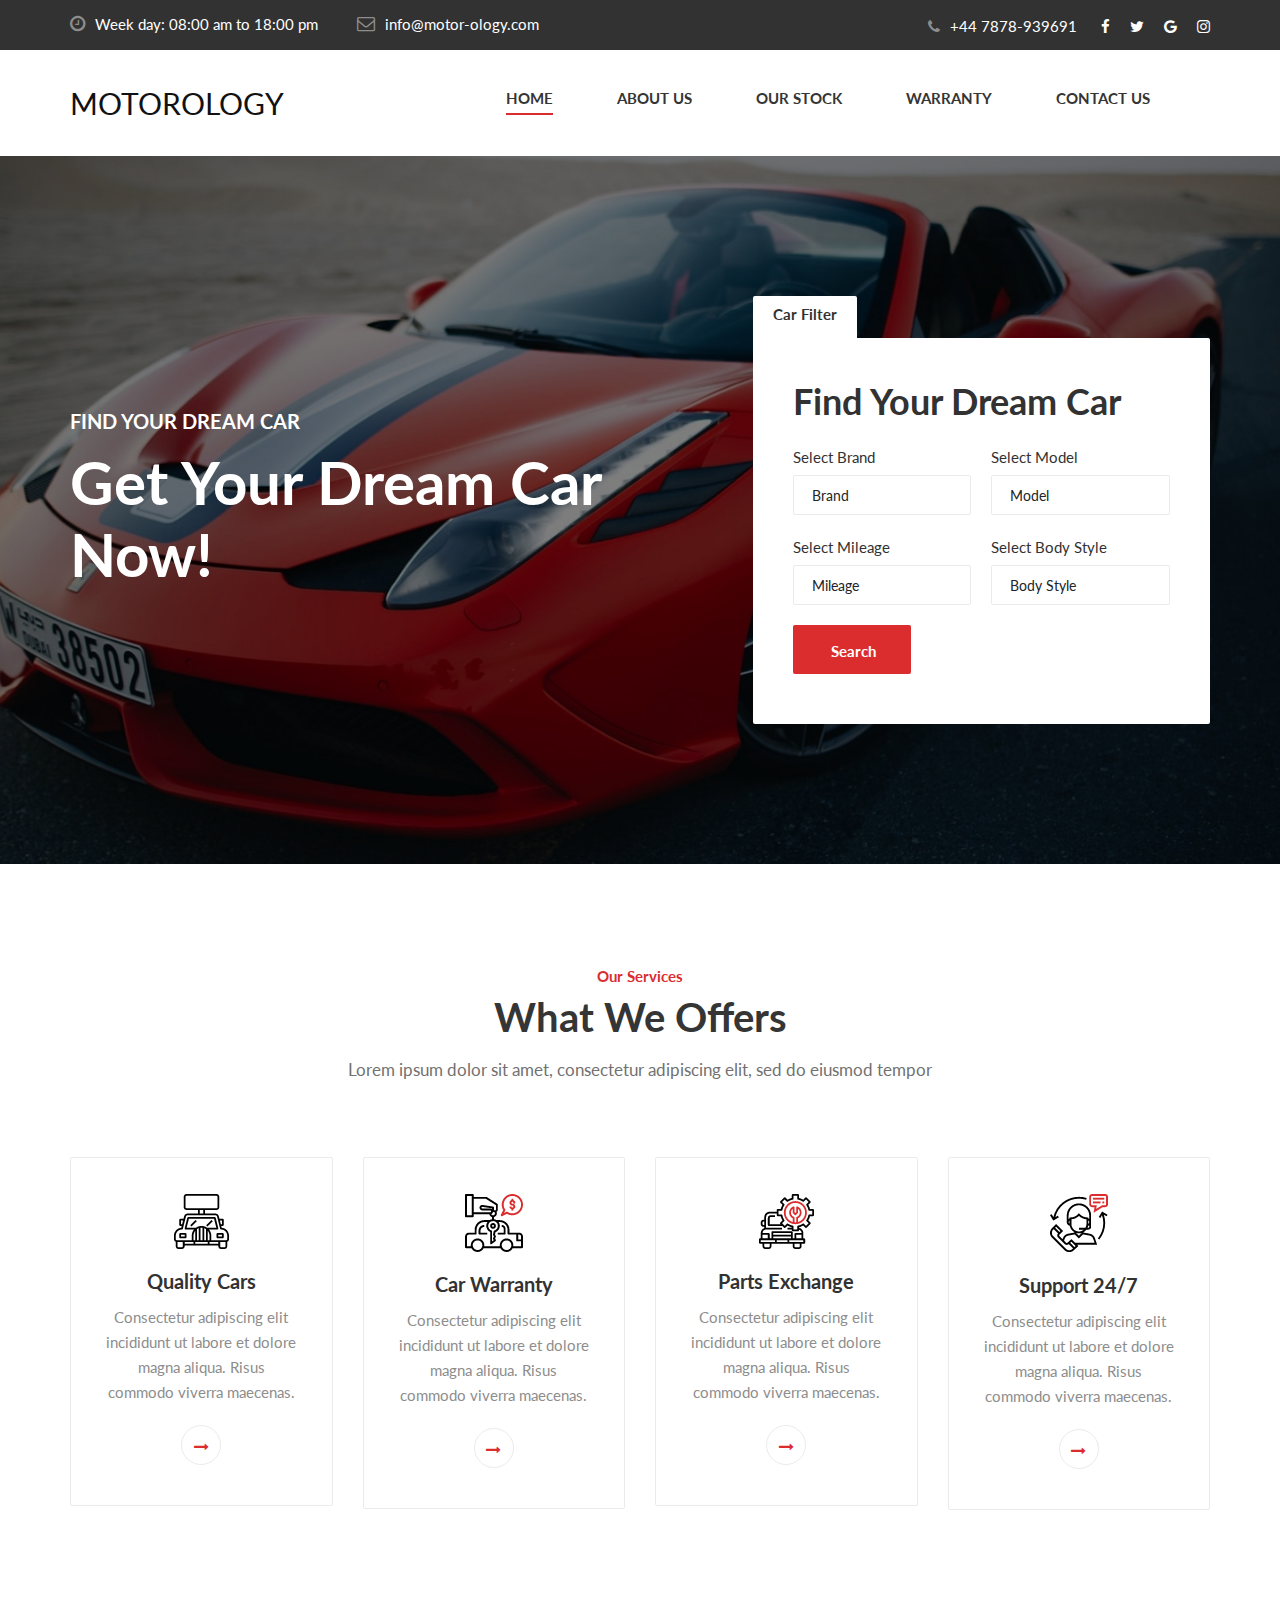
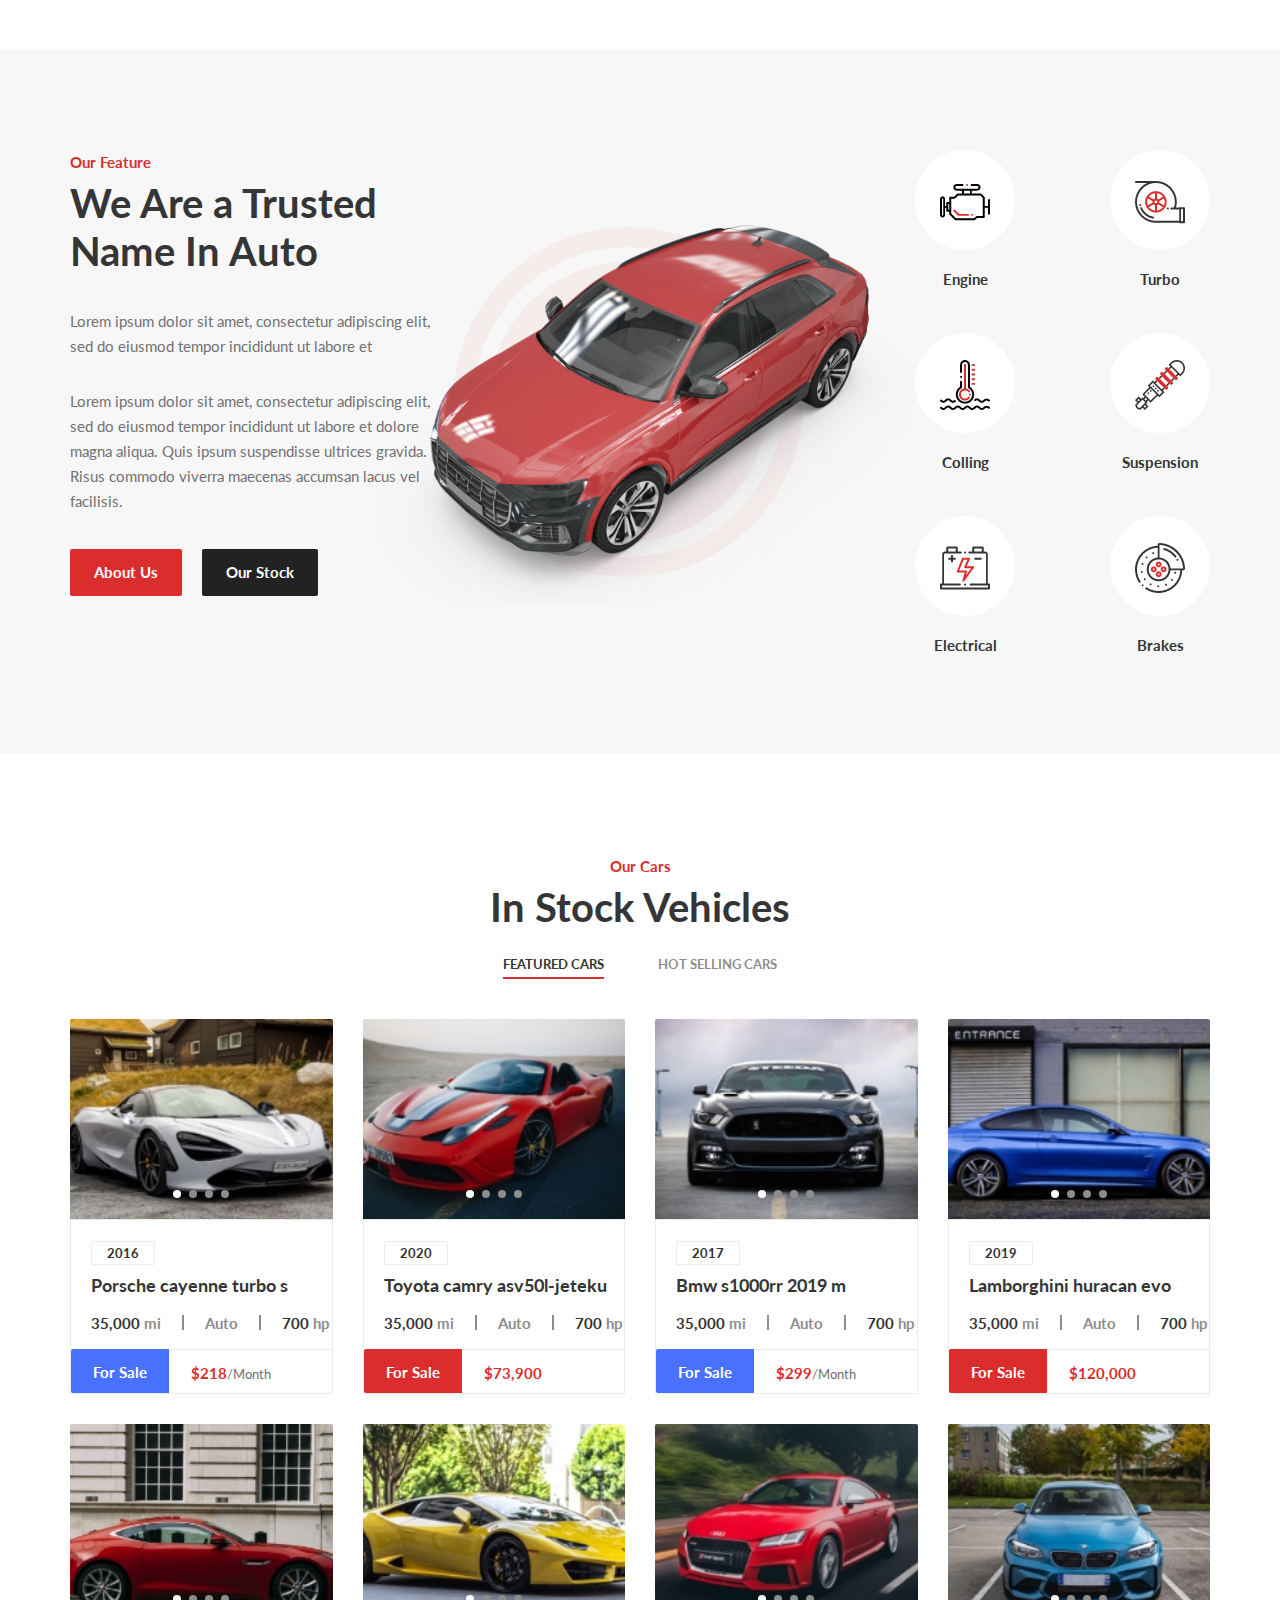
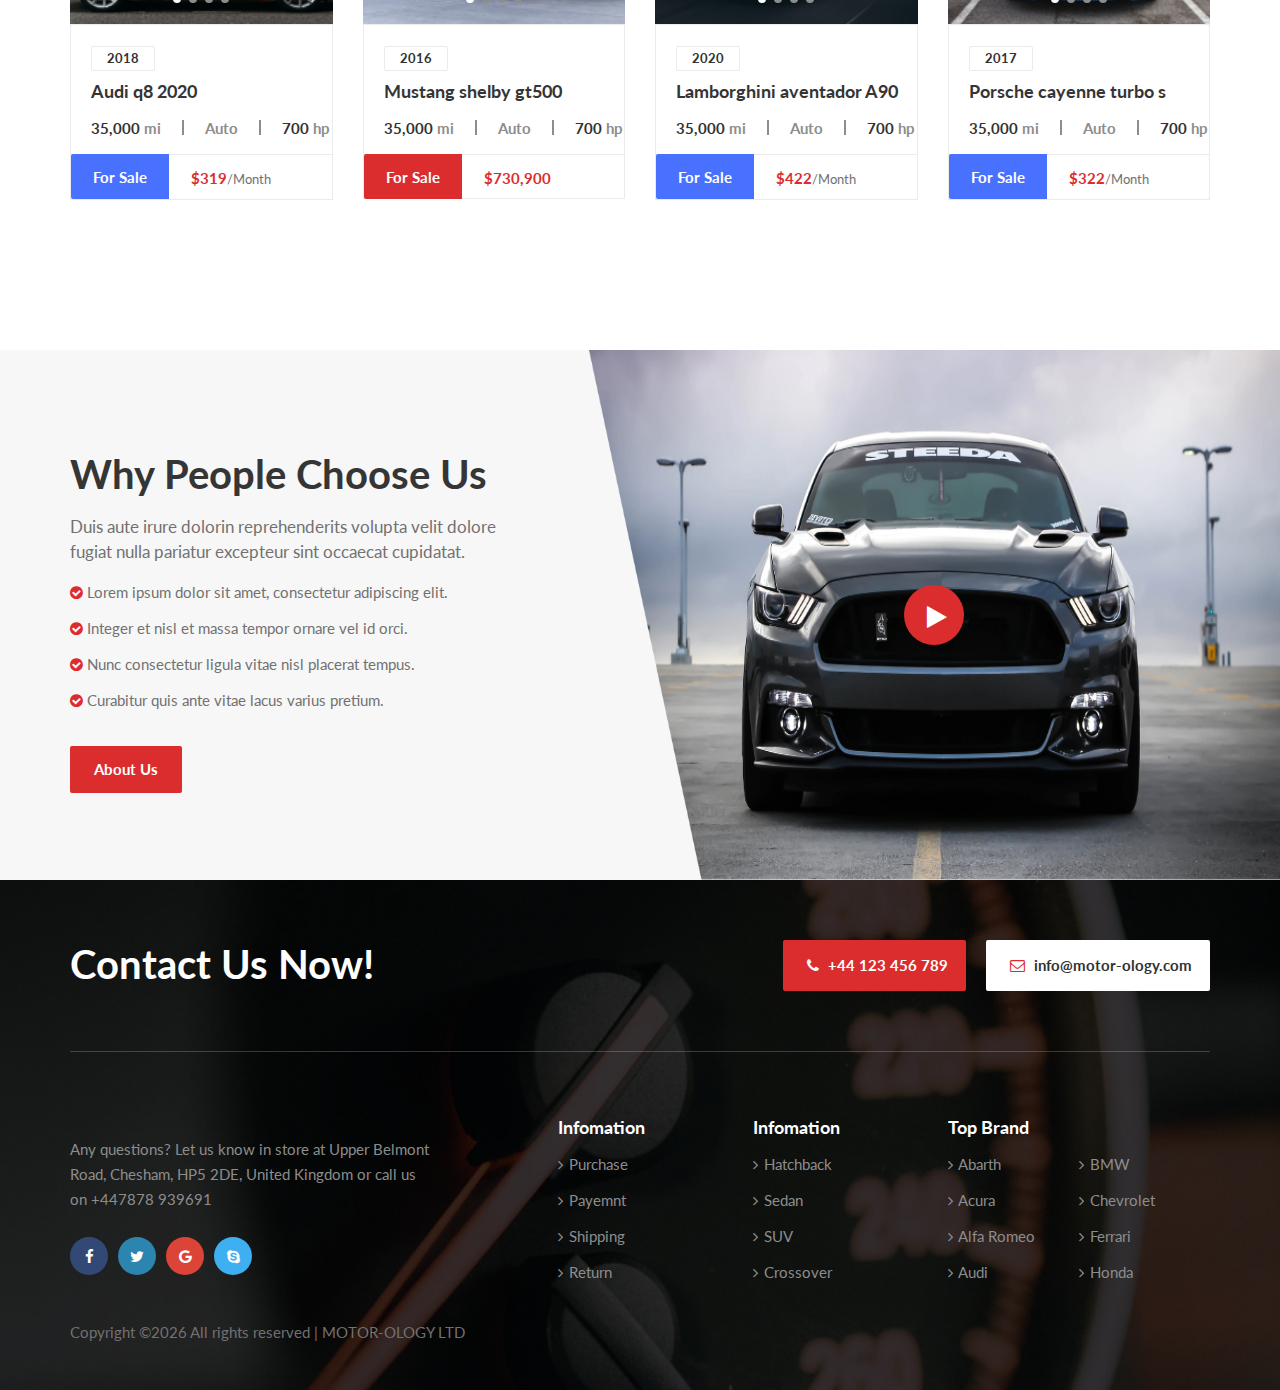
==== commit d79be940: "index filter done" ====
--- a/index.html
+++ b/index.html
@@ -141,63 +141,52 @@
                             <div class="tab-pane active" id="tabs-1" role="tabpanel">
                                 <div class="hero__tab__form">
                                     <h2>Find Your Dream Car</h2>
-                                    <form>
+                                    <form action="car.html" method="get">
                                         <div class="select-list">
-                                            <div class="select-list-item">
-                                                <p>Select Year</p>
-                                                <select>
-                                                    <option data-display=" ">Select Year</option>
-                                                    <option value="">2020</option>
-                                                    <option value="">2019</option>
-                                                    <option value="">2018</option>
-                                                    <option value="">2017</option>
-                                                    <option value="">2016</option>
-                                                    <option value="">2015</option>
-                                                </select>
-                                            </div>
+                                            
                                             <div class="select-list-item">
                                                 <p>Select Brand</p>
-                                                <select>
-                                                    <option data-display=" ">Select Brand</option>
-                                                    <option value="">Toyota</option>
-                                                    <option value="">Bentley</option>
-                                                    <option value="">Fiat</option>
-                                                    <option value="">Honda</option>
-                                                    <option value="">Nissan</option>
+                                                <select name="brand" id="brand">
+                                                    <option data-display="" >Select Brand</option>
+                                                    <option value="Toyota">Toyota</option>
+                                                    <option value="Bentley">Bentley</option>
+                                                    <option value="Fiat">Fiat</option>
+                                                    <option value="Honda">Honda</option>
+                                                    <option value="Nissan">Nissan</option>
                                                 </select>
                                             </div>
                                             <div class="select-list-item">
                                                 <p>Select Model</p>
-                                                <select>
-                                                    <option data-display=" ">Select Model</option>
-                                                    <option value="">Q3</option>
-                                                    <option value="">A4 </option>
-                                                    <option value="">AVENTADOR</option>
+                                                <select name="model" id="model">
+                                                    <option data-display="" >Select Model</option>
+                                                    <option value="Q3">Q3</option>
+                                                    <option value="A4">A4 </option>
+                                                    <option value="AVENTADOR">AVENTADOR</option>
                                                 </select>
                                             </div>
                                             <div class="select-list-item">
                                                 <p>Select Mileage</p>
-                                                <select>
-                                                    <option data-display=" ">Select Mileage</option>
-                                                    <option value="">27</option>
-                                                    <option value="">25</option>
-                                                    <option value="">15</option>
-                                                    <option value="">10</option>
+                                                <select name="mileage" id="mileage">
+                                                    <option data-display="" >Select Mileage</option>
+                                                    <option value="27">27</option>
+                                                    <option value="25">25</option>
+                                                    <option value="15">15</option>
+                                                    <option value="10">10</option>
+                                                </select>
+                                            </div>
+                                            <div class="select-list-item">
+                                                <p>Select Body Style</p>
+                                                <select name="body_style" id="body_style">
+                                                    <option data-display="" >Select Body Style</option>
+                                                    <option value="SUV">SUV</option>
+                                                    <option value="Sedan">Sedan</option>
+                                                    <option value="Coupe">Coupe</option>
+                                                    <option value="Motorcycle">Motorcycle </option>
                                                 </select>
                                             </div>
                                         </div>
-                                        <div class="car-price">
-                                            <p>Price Range:</p>
-                                            <div class="price-range-wrap">
-                                                <div class="price-range"></div>
-                                                <div class="range-slider">
-                                                    <div class="price-input">
-                                                        <input type="text" id="amount">
-                                                    </div>
-                                                </div>
-                                            </div>
-                                        </div>
-                                        <button type="submit" class="site-btn">Searching</button>
+                                        
+                                        <button type="submit" class="site-btn">Search</button>
                                     </form>
                                 </div>
                             </div>
@@ -249,17 +238,7 @@
                                                 </select>
                                             </div>
                                         </div>
-                                        <div class="car-price">
-                                            <p>Price Range:</p>
-                                            <div class="price-range-wrap">
-                                                <div class="price-range"></div>
-                                                <div class="range-slider">
-                                                    <div class="price-input">
-                                                        <input type="text" id="amount">
-                                                    </div>
-                                                </div>
-                                            </div>
-                                        </div>
+                                        
                                         <button type="submit" class="site-btn">Searching</button>
                                     </form>
                                 </div>
@@ -858,6 +837,8 @@
     <script src="js/jquery.slicknav.js"></script>
     <script src="js/owl.carousel.min.js"></script>
     <script src="js/main.js"></script>
+    <script src="js/filter.js"></script>
+
 </body>
 
 </html>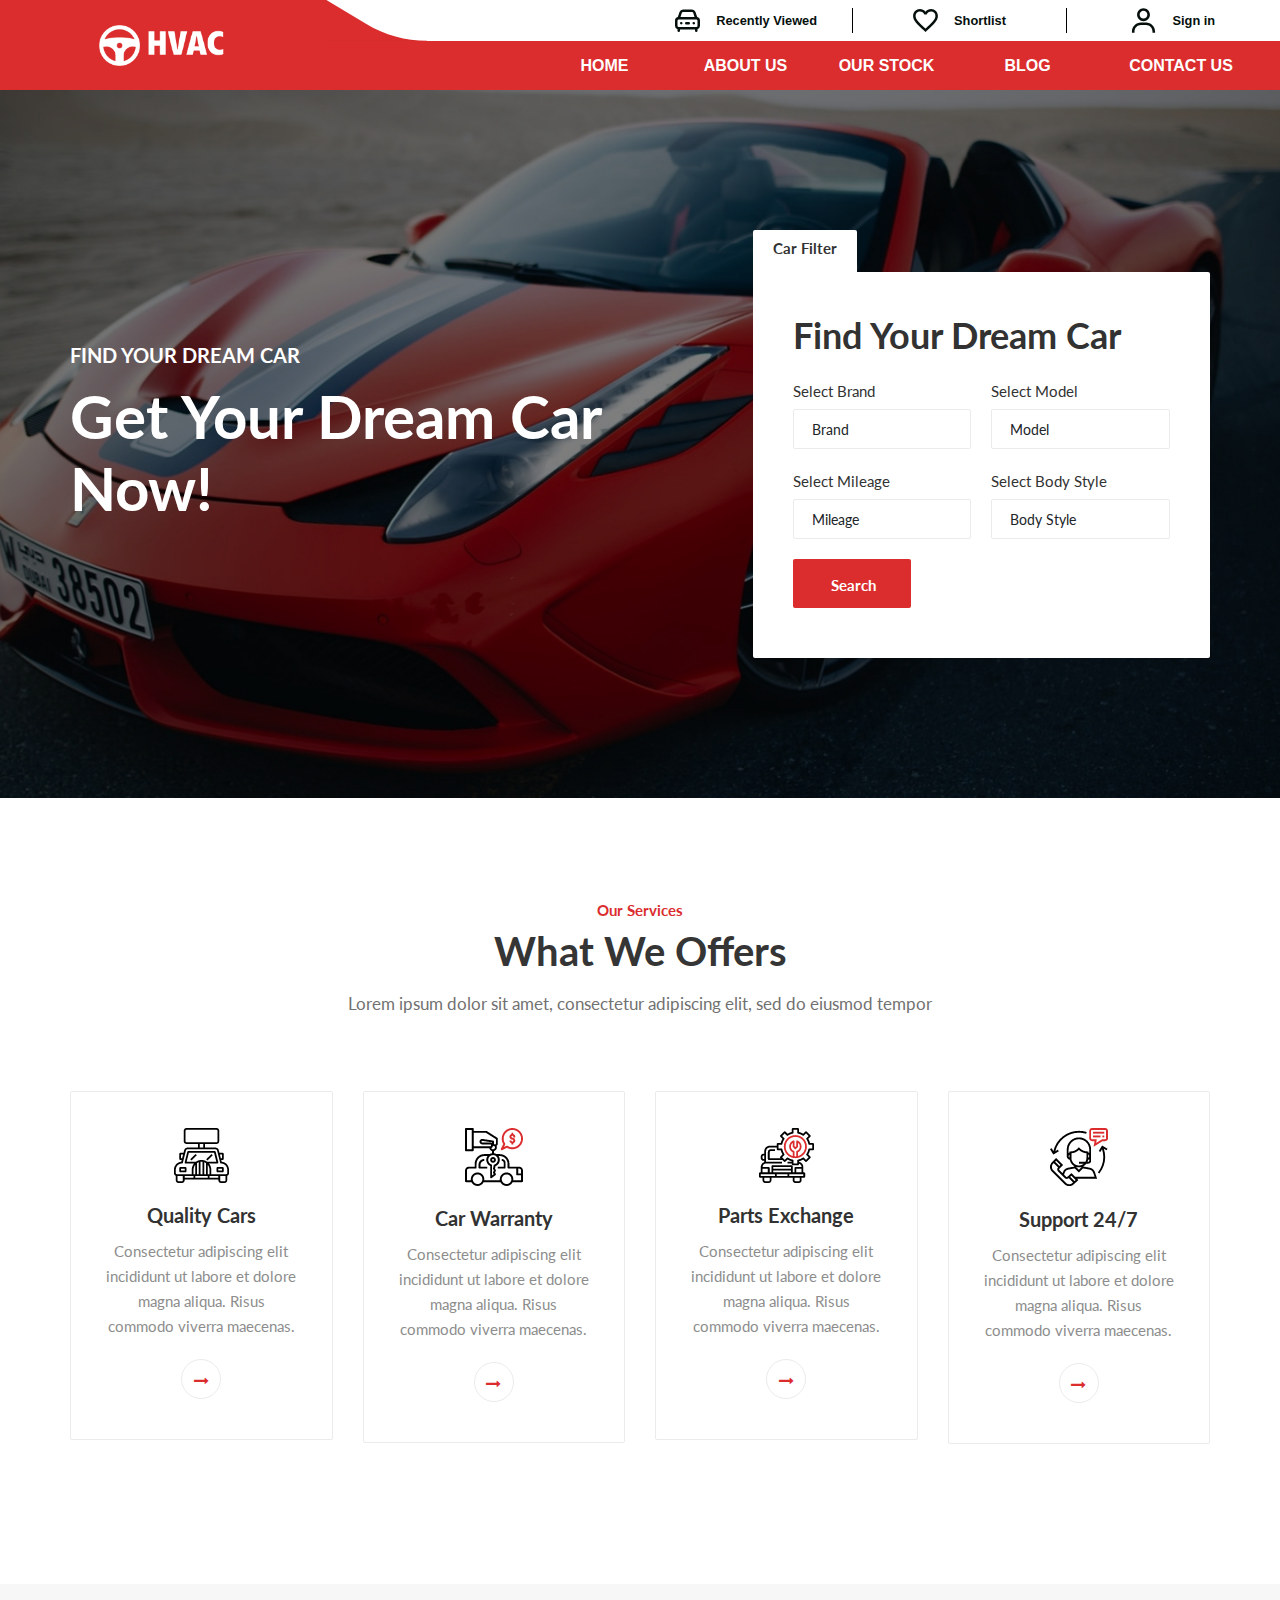
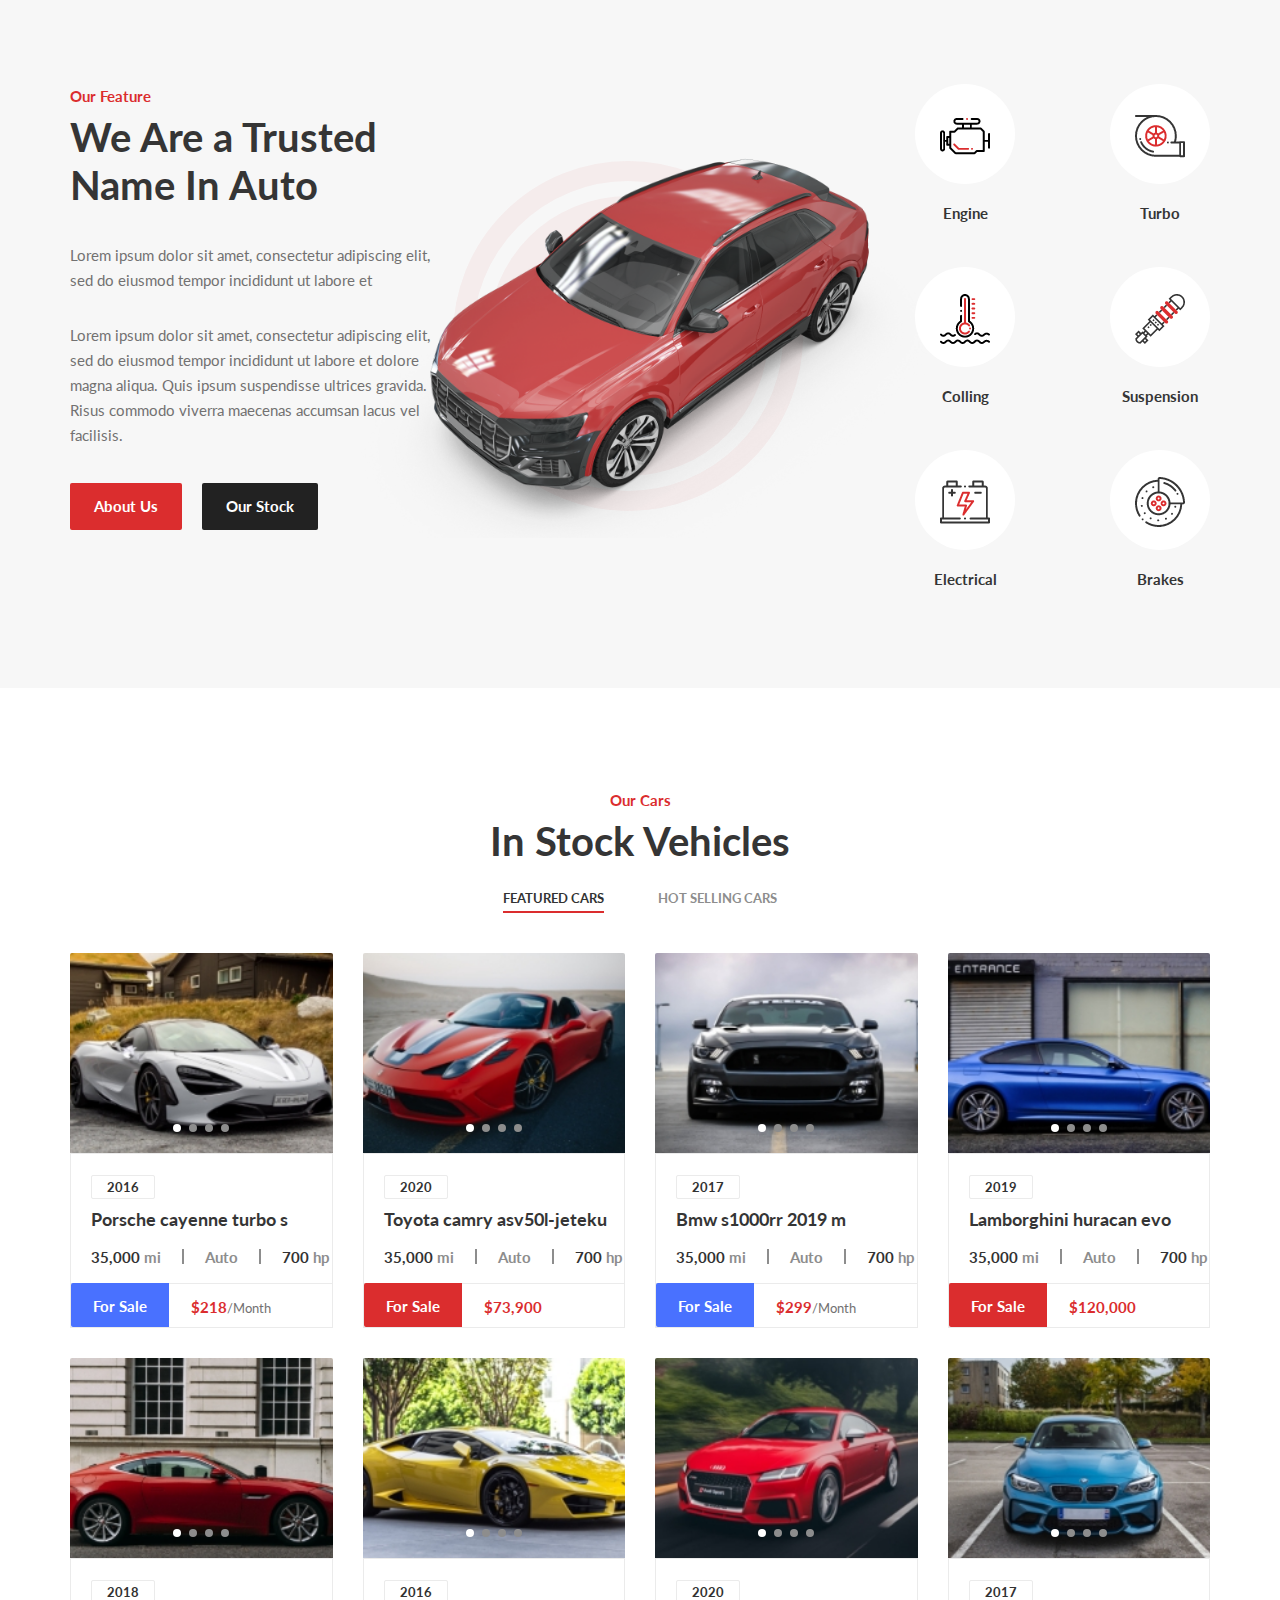
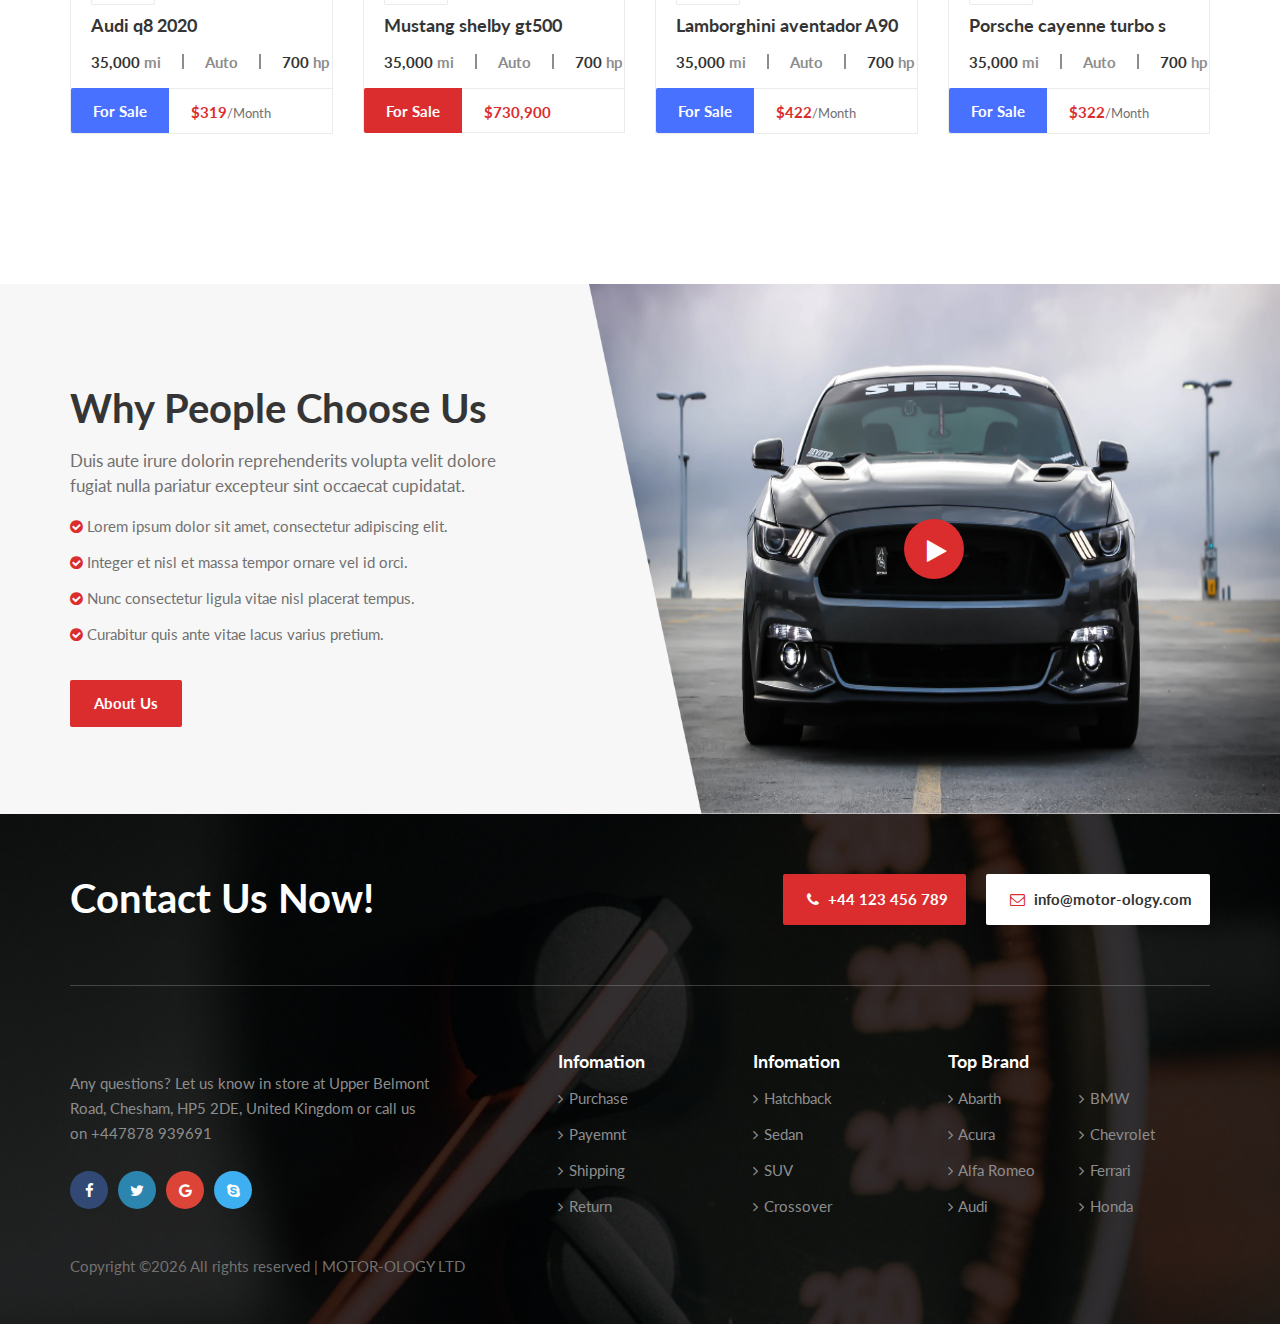
==== commit d3365adc: "navbar changed to all" ====
--- a/index.html
+++ b/index.html
@@ -22,6 +22,8 @@
     <link rel="stylesheet" href="css/owl.carousel.min.css" type="text/css">
     <link rel="stylesheet" href="css/slicknav.min.css" type="text/css">
     <link rel="stylesheet" href="css/style.css" type="text/css">
+    <link rel="stylesheet" href="css/navbar.css" type="text/css">
+
 </head>
 
 <body>
@@ -60,60 +62,7 @@
     <!-- Offcanvas Menu End -->
 
     <!-- Header Section Begin -->
-    <header class="header">
-        <div class="header__top">
-            <div class="container">
-                <div class="row">
-                    <div class="col-lg-7">
-                        <ul class="header__top__widget">
-                            <li><i class="fa fa-clock-o"></i> Week day: 08:00 am to 18:00 pm</li>
-                            <li><i class="fa fa-envelope-o"></i> info@motor-ology.com</li>
-                        </ul>
-                    </div>
-                    <div class="col-lg-5">
-                        <div class="header__top__right">
-                            <div class="header__top__phone">
-                                <i class="fa fa-phone"></i>
-                                <span>+44 7878-939691</span>
-                            </div>
-                            <div class="header__top__social">
-                                <a href="#"><i class="fa fa-facebook"></i></a>
-                                <a href="#"><i class="fa fa-twitter"></i></a>
-                                <a href="#"><i class="fa fa-google"></i></a>
-                                <a href="#"><i class="fa fa-instagram"></i></a>
-                            </div>
-                        </div>
-                    </div>
-                </div>
-            </div>
-        </div>
-        <div class="container">
-            <div class="row">
-                <div class="col-lg-2">
-                    <div class="header__logo">
-                        <a href="./index.html"><h3>MOTOROLOGY</h3></a>
-                    </div>
-                </div>
-                <div class="col-lg-10">
-                    <div class="header__nav">
-                        <nav class="header__menu">
-                            <ul>
-                                <li class="active"><a href="./index.html">Home</a></li>
-                                <li><a href="">About Us</a></li>
-                                <li><a href="">Our Stock</a></li>
-                                <li><a href="">Warranty</a></li>
-                                <li><a href="">Contact Us</a></li>
-                            </ul>
-                        </nav>
-                        
-                    </div>
-                </div>
-            </div>
-            <div class="canvas__open">
-                <span class="fa fa-bars"></span>
-            </div>
-        </div>
-    </header>
+    <div id="navbar-container"></div>
     <!-- Header Section End -->
 
     <!-- Hero Section Begin -->
--- a/css/style.css
+++ b/css/style.css
@@ -3699,4 +3699,7 @@
     height: 200px; /* Set the desired height */
     object-fit: cover; /* Ensures the image covers the area without distortion */
     width: 100%; /* Makes the image responsive */
+}
+.noscroll{
+	overflow: hidden;
 }--- a/css/navbar.css
+++ b/css/navbar.css
@@ -0,0 +1,709 @@
+.m-nav {
+    z-index: 4500;
+    background: #db2d2e;
+    grid-template-columns: auto auto 2fr auto auto;
+    grid-template-areas: "m-nav__signin m-nav__recent m-nav__logo m-nav__shortlist m-nav__menu";
+    width: 100%;
+    height: 49px;
+    display: grid;
+    top: 0;
+    left: 0;
+    right: 0;
+    box-shadow: 0 2px 5px #0000040
+}
+
+.m-nav .overlay {
+    z-index: 5000;
+    margin-top: 49px
+}
+
+.m-nav__cta {
+    color: #fff;
+    background-color: #db2d2e;
+    border: none;
+    justify-content: center;
+    align-items: center;
+    min-width: 60px;
+    margin: 0;
+    padding: 0;
+    font-family: Satoshi,Segoe UI,Avenir,Roboto,Helvetica,sans-serif;
+    font-size: .75rem;
+    line-height: 1rem;
+    text-decoration: none;
+    display: flex
+}
+
+.m-nav__cta:focus,.m-nav__cta:hover {
+    cursor: pointer;
+    outline: none;
+    text-decoration: underline
+}
+
+.m-nav__cta-inner {
+    flex-flow: column wrap;
+    justify-content: center;
+    align-items: center;
+    width: 100%;
+    display: flex
+}
+
+.m-nav__cta svg {
+    width: 25px;
+    height: 25px
+}
+
+.m-nav__menu {
+    grid-area: m-nav__menu;
+    display: flex
+}
+
+.m-nav__menu svg {
+    width: 35px;
+    height: auto
+}
+
+.m-nav__menu-close svg {
+    width: 25px;
+    height: auto
+}
+
+.m-nav__menu .m-nav__shortlist {
+    grid-area: m-nav__shortlist
+}
+
+.m-nav__recent {
+    grid-area: m-nav__recent
+}
+
+.m-nav__signin {
+    grid-area: m-nav__signin
+}
+
+.m-nav__spacer {
+    background-color: #fff;
+    grid-area: m-nav__spacer
+}
+
+.slide-in-nav {
+    z-index: 5001;
+    width: 100%;
+    transition: transform .5s;
+    position: fixed;
+    top: 0;
+    bottom: 0;
+    transform: translate(100%)
+}
+
+.slide-in-nav .title svg {
+    width: 25px;
+    height: 25px;
+    margin-right: 1rem
+}
+
+.slide-in-nav.open {
+    background: #fff;
+    margin-top: 49px;
+    transform: translate(0%)
+}
+
+.slide-in-nav.close {
+    background-color: #e2e7e5;
+    transition: transform .2s;
+    transform: translate(100%)
+}
+
+button.skip-main {
+    z-index: -999;
+    width: 1px;
+    height: 1px;
+    position: absolute;
+    top: auto;
+    left: -999px;
+    overflow: hidden
+}
+
+button.skip-main:focus,button.skip-main:active {
+    color: #fff;
+    cursor: pointer;
+    text-align: center;
+    z-index: 999;
+    background-color: #6458be;
+    border: none;
+    outline: none;
+    width: 100%;
+    height: auto;
+    padding: 4px;
+    font-size: 1rem;
+    top: 49px;
+    left: 0;
+    overflow: auto
+}
+
+.slide-in-nav {
+    background: linear-gradient(#00000e6 40%,#00000bf);
+    margin-top: 49px
+}
+
+@media (min-width: 400px) {
+    .m-nav__cta {
+        min-width:70px
+    }
+    .m-nav__recent path,.m-nav__signin g path,.m-nav__cta g path {
+        fill: #fff
+    }
+}
+
+@media (min-width: 1024px) {
+    button.skip-main {
+        left:-105%
+    }
+    .m-nav__recent path,.m-nav__signin g path,.m-nav__cta g path {
+        fill: #050f0c
+    }
+    button.skip-main:focus,button.skip-main:active {
+        border-radius: .5rem;
+        width: 35%;
+        max-width: 250px;
+        top: 2px;
+        left: 30%
+    }
+
+    .m-nav {
+        grid-template-columns: 1fr 1fr 1fr 1fr 1fr 1fr;
+        grid-template-areas: "m-nav__logo m-nav__logo m-nav__spacer m-nav__recent m-nav__shortlist m-nav__signin""m-nav__logo m-nav__logo main-nav main-nav main-nav main-nav";
+        height: 90px
+    }
+
+    .m-nav__menu {
+        display: none
+    }
+    .main-nav__button--text a{
+        color: #fff !important;
+    }
+    .m-icon {
+        flex: auto;
+        justify-content: center;
+        align-items: center;
+        display: flex;
+        color: white !important;
+        font-size: larger;
+        font-weight: 700;
+        font-family: Poppins;
+    }
+
+    .m-nav .overlay {
+        margin-top: 90px
+    }
+
+    .m-nav__cta {
+        color: #fff;
+        background-color: #fff;
+        padding: .5rem 0;
+        text-decoration: none;
+        position: relative
+    }
+
+    .m-nav__cta-inner {
+        border-right: 1px solid #000;
+        flex-direction: row;
+        min-width: 100%
+    }
+
+    .m-nav__cta--last {
+        border-right: none
+    }
+
+    .m-nav__recent path,.m-nav__signin g path {
+        fill: #050f0c
+    }
+
+    .m-nav__cta svg {
+        margin-right: 1rem
+    }
+
+    .m-nav__cta span {
+        color: #050f0c;
+        width: auto;
+        font-family: Satoshi,Segoe UI,Avenir,Roboto,Helvetica,sans-serif;
+        font-size: .8rem;
+        font-weight: 700
+    }
+
+    .main-nav {
+        grid-area: main-nav
+    }
+
+    .slide-in-nav {
+        width: 100%;
+        max-width: 100%;
+        height: auto;
+        display: none;
+        bottom: auto;
+        overflow: hidden;
+        transform: none
+    }
+
+    .slide-in-nav.open {
+        border-top-right-radius: 0;
+        display: flex;
+        top: -4px
+    }
+
+    .slide-in-nav.close {
+        transition: none
+    }
+
+    .slide-in-nav {
+        margin-top: 0
+    }
+}
+
+.main-nav {
+    display: flex
+}
+
+.main-nav__content {
+    width: 100%;
+    height: 100%;
+    padding: 0 1rem;
+    overflow: auto
+}
+
+.main-nav__item {
+    width: 100%
+}
+
+.main-nav__item a:focus,.main-nav__item button:focus {
+    outline-offset: -1px;
+    outline: 1px dashed #fff;
+    text-decoration: underline
+}
+
+.main-nav__button {
+    color: white;
+    background: 0 0;
+    border: none;
+    border-bottom: 1px solid #e2e7e5;
+    width: 100%;
+    padding: 1rem 0;
+    font-family: Satoshi Bold,Segoe UI,Avenir,Roboto,Helvetica,sans-serif;
+    font-size: 1rem;
+    display: flex;
+    overflow: hidden
+}
+.main-nav__button a{
+    color: white ;
+}
+
+.main-nav__button svg {
+    width: 1rem;
+    margin-left: auto
+}
+
+.main-nav__button:hover {
+    cursor: pointer;
+    text-decoration: underline
+}
+
+.main-nav__button span:hover {
+    color: white
+}
+
+.main-nav__button--text {
+    color: #050f0c !important;
+    flex-grow: 1;
+    justify-content: flex-start;
+    align-items: center;
+    font-weight: 700;
+    display: flex
+}
+.main-nav__button--text a{
+    color: #050f0c !important;
+}
+
+@media (min-width: 1024px) {
+    .main-nav {
+        opacity:1;
+        z-index: auto;
+        width: auto;
+        height: auto;
+        display: flex;
+        position: relative;
+        transform: none
+    }
+    .main-nav__button--text a{
+        color: #fff !important;
+    }
+    .main-nav__item {
+        white-space: nowrap;
+        max-width: 125px;
+        margin: 0 .5rem
+    }
+
+    .main-nav__item--wider {
+        max-width: 150px;
+        margin-right: 1.5rem
+    }
+
+    .main-nav__item--wider a:hover span {
+        color: white
+    }
+
+    .main-nav__content {
+        background: #db2d2e;
+        border-top-right-radius: 0;
+        border-bottom-right-radius: 0;
+        justify-content: flex-end;
+        padding: 0;
+        display: flex;
+        overflow: hidden
+    }
+
+    .main-nav__button {
+        margin-bottom: 0;
+        display: block
+    }
+
+    .main-nav.open {
+        top: auto
+    }
+
+    .main-nav__button {
+        border-bottom: none;
+        padding: .5rem 0;
+        line-height: 34px
+    }
+
+    .main-nav__button.active {
+        background: #97f9bb
+    }
+
+    .main-nav__button svg {
+        display: none
+    }
+
+    .main-nav__button--text {
+        color: white;
+        justify-content: center
+    }
+}
+
+@media (min-width: 1400px) {
+    .main-nav__content {
+        justify-content:flex-end
+    }
+}
+
+.sub-nav {
+    z-index: 5002;
+    display: flex
+}
+
+.sub-nav.open,.sub-nav.close {
+    background: #fff;
+    align-items: flex-start
+}
+
+.sub-nav-item {
+    display: none
+}
+
+.sub-nav-item.active {
+    flex-wrap: wrap;
+    width: 100%;
+    height: 100%;
+    padding-top: 2.5rem;
+    display: flex;
+    overflow-y: auto
+}
+
+.sub-nav__header {
+    cursor: pointer;
+    z-index: 1;
+    border: none;
+    outline: none;
+    margin-top: 0;
+    padding: .5rem;
+    font-family: Satoshi Bold,Segoe UI,Avenir,Roboto,Helvetica,sans-serif;
+    position: absolute;
+    top: 0
+}
+
+.sub-nav__header:focus,.sub-nav__header:hover {
+    text-decoration: underline
+}
+
+.sub-nav__header--back svg {
+    width: 1rem;
+    margin-right: 1rem
+}
+
+.sub-nav__header--label {
+    font-size: 1rem
+}
+
+.sub-nav__image {
+    border-radius: 20px
+}
+
+.sub-nav__content {
+    padding: 1rem
+}
+
+.sub-nav__link {
+    color: white;
+    padding: 1rem 0;
+    text-decoration: none;
+    display: inline-block
+}
+
+.sub-nav__link.lead {
+    font-family: Satoshi Bold,Segoe UI,Avenir,Roboto,Helvetica,sans-serif
+}
+
+a.sub-nav__link:hover,a.sub-nav__link:focus {
+    color: white;
+    text-decoration: underline
+}
+
+.sub-nav__linkList--button {
+    color: white;
+    cursor: pointer;
+    background: 0 0;
+    border: none;
+    outline: none;
+    width: 100%;
+    padding: 0;
+    font-family: Satoshi Bold,Segoe UI,Avenir,Roboto,Helvetica,sans-serif;
+    font-size: 1rem
+}
+
+.sub-nav__linkList--button svg {
+    width: 1rem
+}
+
+.sub-nav__linkList--button svg:first-child {
+    width: 2rem
+}
+
+.sub-nav__linkList--button:focus,.sub-nav__linkList--button:hover {
+    text-decoration: underline
+}
+
+.sub-nav__linkList {
+    border-radius: 20px;
+    margin-bottom: 1rem;
+    padding: 1rem;
+    box-shadow: 0 -1px 4px #000001a,0 11px 14px #0003
+}
+
+.sub-nav__linkList .sub-nav__list {
+    display: none
+}
+
+.sub-nav__linkList.active .sub-nav__list {
+    display: block
+}
+
+.sub-nav__linkList.active .sub-nav__linkList--button {
+    margin-bottom: .5rem
+}
+
+.sub-nav__linkList.active .sub-nav__linkList--button svg:last-child {
+    transform: rotate(90deg)
+}
+
+.sub-nav__content {
+    width: 100%
+}
+
+.sub-nav__link {
+    border-bottom: 1px solid #e2e7e5;
+    align-items: center;
+    width: 100%;
+    display: flex
+}
+
+.sub-nav__link svg {
+    width: 1rem;
+    margin-right: 1rem
+}
+
+.sub-nav__link.lead svg {
+    display: none
+}
+
+.sub-nav__header {
+    color: #1f8745;
+    background: #fff;
+    border-bottom: 1px solid #e2e7e5;
+    padding: 1rem
+}
+
+.sub-nav__header--back svg {
+    transform: rotate(180deg)
+}
+
+@media (min-width: 1024px) {
+    .sub-nav.slide-in-nav.open {
+        top:74px
+    }
+
+    .sub-nav.open {
+        border-top-right-radius: 0;
+        margin-top: 1rem
+    }
+
+    .sub-nav-item.active {
+        overflow-y: initial;
+        max-width: 1260px;
+        margin: 0 auto;
+        padding: 0
+    }
+
+    .sub-nav__header {
+        display: none
+    }
+
+    .sub-nav--tab__panel {
+        flex-flow: row;
+        justify-content: flex-start;
+        display: flex
+    }
+
+    .sub-nav__rootList {
+        flex: 0 250px;
+        display: flex
+    }
+
+    .sub-nav__rootList .sub-nav__list {
+        flex: 0 190px;
+        margin-left: 1rem
+    }
+
+    .sub-nav__rootList .sub-nav__list:first-child {
+        margin-left: 0
+    }
+
+    .sub-nav__rootList .sub-nav__secondary-list {
+        border-top: 1px solid #000;
+        margin-top: 38px;
+        margin-left: 0
+    }
+
+    .sub-nav__link {
+        border-bottom: none;
+        padding: .5rem 0
+    }
+
+    .sub-nav__linkList {
+        flex: 0 250px;
+        margin: 0 1rem
+    }
+
+    .sub-nav__linkList:last-child {
+        margin-right: 0
+    }
+
+    .sub-nav__linkList .sub-nav__list {
+        display: block
+    }
+
+    .sub-nav__linkList--button {
+        cursor: default;
+        margin-bottom: .5rem
+    }
+
+    .sub-nav__linkList--button span {
+        flex-grow: 1
+    }
+
+    .sub-nav__linkList--button svg:last-child {
+        display: none
+    }
+
+    .sub-nav__linkList--button:hover,.sub-nav__linkList--button:focus {
+        text-decoration: none
+    }
+
+    .sub-nav__buyTab .mot-tabbed [role=tabpanel] {
+        margin-top: 1rem
+    }
+
+    .sub-nav__content {
+        width: 100%
+    }
+
+    .sub-nav__link.lead {
+        border-bottom: 1px solid #000;
+        width: 100%
+    }
+}
+
+.m-nav__logo {
+    text-align: center;
+    grid-area: m-nav__logo;
+    display: flex;
+    color: white !important;
+    font-size: larger;
+    font-weight: 700;
+    font-family: Poppins;
+
+}
+
+.m-nav__logo a:focus,.m-nav__logo button:focus {
+    outline-offset: -1px;
+    outline: 1px dashed #fff;
+    text-decoration: underline
+}
+
+.m-nav__logo a {
+    width: 100%;
+    transition: transform .5s;
+    color: white !important;
+}
+
+.m-icon img {
+    max-width: 60px;
+    margin: .9rem .5rem
+}
+
+.m-curve {
+    display: none
+}
+
+@media (min-width: 1024px) {
+    .m-nav__logo {
+        background-color:#db2d2e;
+        border-bottom-left-radius: 20px;
+        justify-content: center;
+        position: relative
+    }
+
+    .m-icon img {
+        max-width: 100%;
+        height: 41px
+    }
+
+    .m-nav__logo.small a {
+        transform: scale(.6)translateY(-40px)
+    }
+
+    .m-curve {
+        flex: 0 0 103px;
+        display: inline-block
+    }
+
+    .m-curve__inner {
+        position: relative
+    }
+
+    .m-curve__inner svg {
+        width: 102px;
+        position: absolute;
+        right: 0
+    }
+}
+ol, ul {
+    list-style: none;
+}